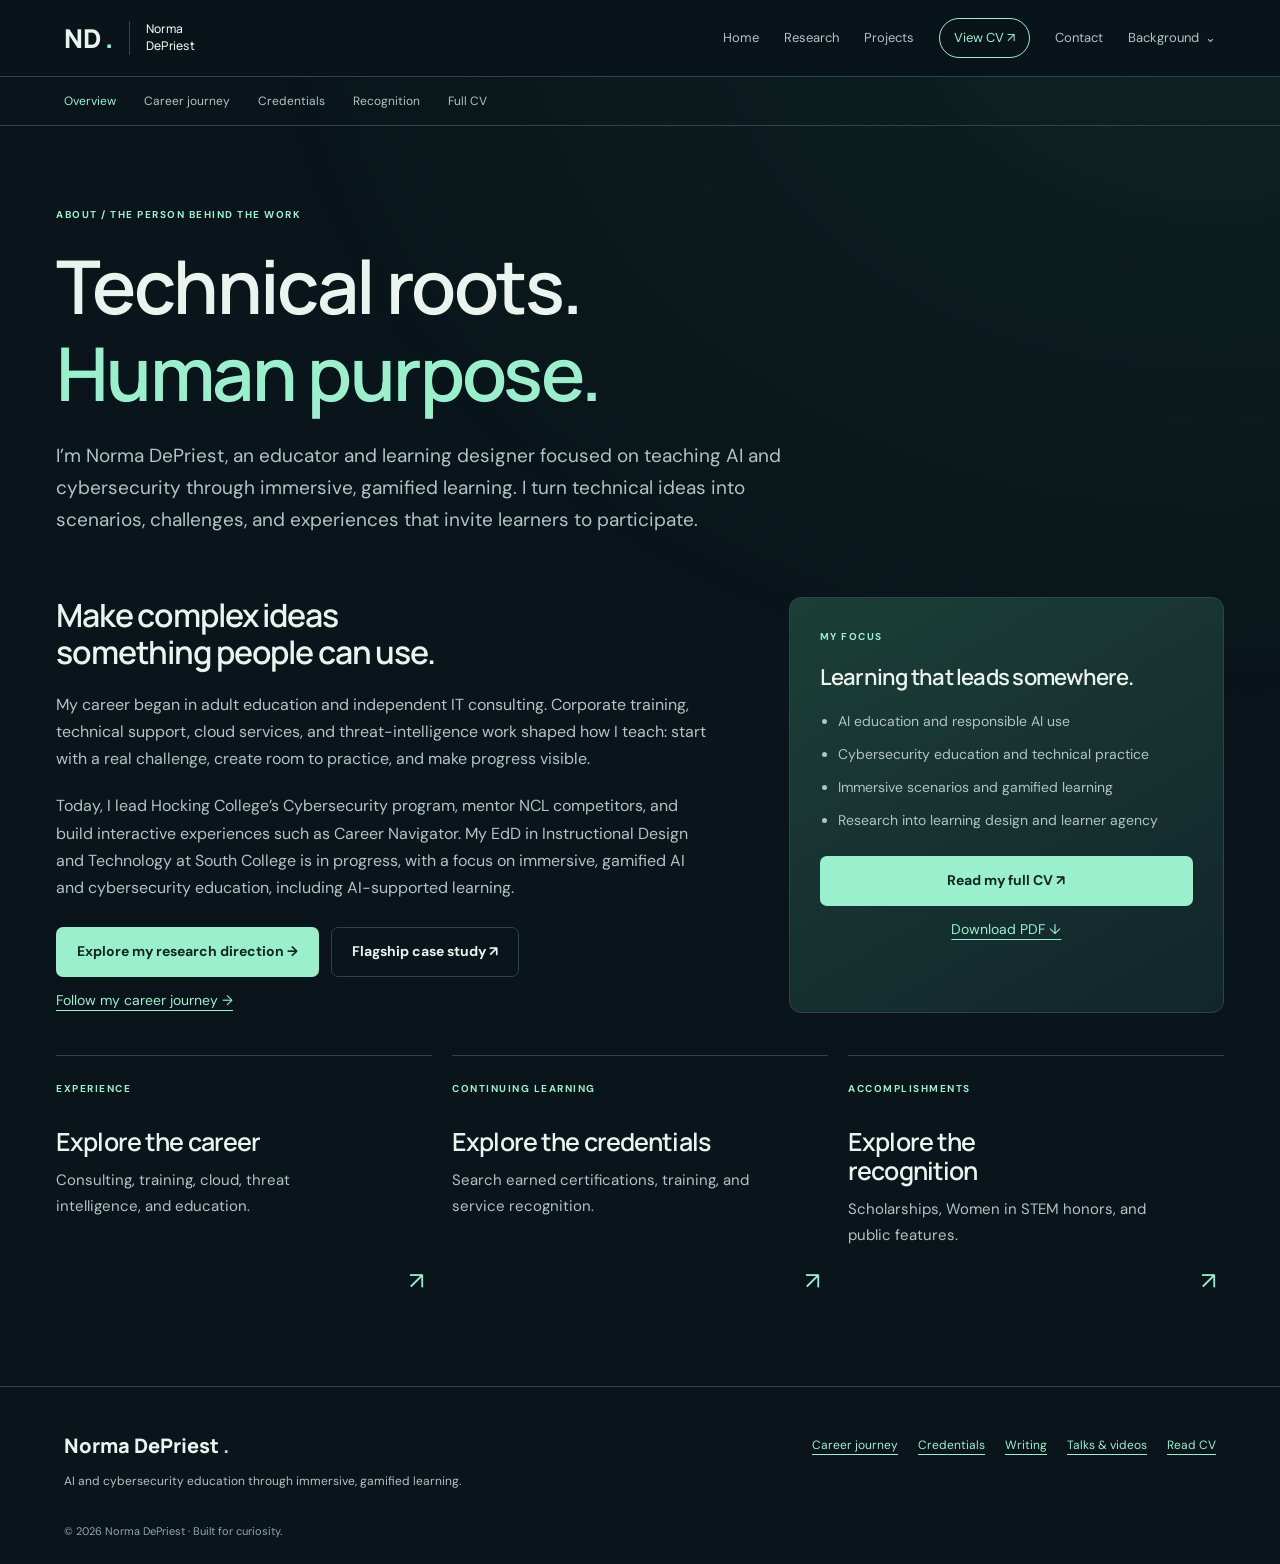
==== about.html @ 014ec547 "Clarify immersive AI and cybersecurity education Update Home, About, and Research to foreground teac" ====
<!doctype html><html lang="en"><head><meta charset="utf-8"><meta name="viewport" content="width=device-width,initial-scale=1"><meta name="description" content="Norma DePriest focuses on teaching AI and cybersecurity through immersive, gamified learning. Explore her educational games, instructional design, and research direction."><meta name="theme-color" content="#09151a"><title>About | Norma DePriest</title><link rel="stylesheet" href="redesign.css"></head><body><a class="skip" href="#main">Skip to content</a><header class="top"><a class="brand" href="index.html" aria-label="Norma DePriest home">ND<span>.</span><small>Norma DePriest</small></a><button class="menu-toggle" aria-expanded="false" aria-controls="primary-nav">Menu</button><nav id="primary-nav" aria-label="Main navigation"><a href="index.html">Home</a><a href="research.html">Research</a><a href="projects.html">Projects</a><a href="cv.html" class="nav-cv">View CV ↗</a><a href="contact.html">Contact</a><details class="nav-more"><summary>Background</summary><div><a href="about.html" aria-current="page">About</a><a href="experience.html">Career journey</a><a href="credentials.html">Credentials</a><a href="recognition.html">Recognition</a><a href="leadership.html">Leadership</a><a href="writing.html">Writing</a><a href="talks.html">Talks & videos</a></div></details></nav></header><nav class="subnav" aria-label="Professional background"><a href="about.html" aria-current="page">Overview</a><a href="experience.html">Career journey</a><a href="credentials.html">Credentials</a><a href="recognition.html">Recognition</a><a href="cv.html">Full CV</a></nav><main id="main"><div class="page-intro"><span class="eyebrow">ABOUT / THE PERSON BEHIND THE WORK</span><h1>Technical roots.<br><em>Human purpose.</em></h1><p class="intro">I’m Norma DePriest, an educator and learning designer focused on teaching AI and cybersecurity through immersive, gamified learning. I turn technical ideas into scenarios, challenges, and experiences that invite learners to participate.</p></div><section class="section compact"><div class="about-grid"><div class="about-story"><h2>Make complex ideas<br>something people can use.</h2><p>My career began in adult education and independent IT consulting. Corporate training, technical support, cloud services, and threat-intelligence work shaped how I teach: start with a real challenge, create room to practice, and make progress visible.</p><p>Today, I lead Hocking College’s Cybersecurity program, mentor NCL competitors, and build interactive experiences such as Career Navigator. My EdD in Instructional Design and Technology at South College is in progress, with a focus on immersive, gamified AI and cybersecurity education, including AI-supported learning.</p><div class="actions"><a class="button" href="research.html">Explore my research direction →</a><a class="button ghost" href="career-navigator.html">Flagship case study ↗</a></div><a class="inline-link" href="experience.html">Follow my career journey →</a></div><aside class="profile-note"><span class="index">MY FOCUS</span><h3>Learning that leads somewhere.</h3><ul><li>AI education and responsible AI use</li><li>Cybersecurity education and technical practice</li><li>Immersive scenarios and gamified learning</li><li>Research into learning design and learner agency</li></ul><a class="button" href="cv.html">Read my full CV ↗</a><a class="inline-link" href="Norma-DePriest-CV.pdf" download>Download PDF ↓</a></aside></div><div class="route-grid"><a class="route-card" href="experience.html"><span class="index">EXPERIENCE</span><h3>Explore the career</h3><p>Consulting, training, cloud, threat intelligence, and education.</p><span class="route-arrow" aria-hidden="true">↗</span></a><a class="route-card" href="credentials.html"><span class="index">CONTINUING LEARNING</span><h3>Explore the credentials</h3><p>Search earned certifications, training, and service recognition.</p><span class="route-arrow" aria-hidden="true">↗</span></a><a class="route-card" href="recognition.html"><span class="index">ACCOMPLISHMENTS</span><h3>Explore the recognition</h3><p>Scholarships, Women in STEM honors, and public features.</p><span class="route-arrow" aria-hidden="true">↗</span></a></div></section></main><footer><div><a class="brand" href="index.html">Norma DePriest<span>.</span></a><p>AI and cybersecurity education through immersive, gamified learning.</p></div><div class="footer-links"><a class="inline-link" href="experience.html">Career journey</a><a class="inline-link" href="credentials.html">Credentials</a><a class="inline-link" href="writing.html">Writing</a><a class="inline-link" href="talks.html">Talks & videos</a><a class="inline-link" href="cv.html">Read CV</a></div><small>© <span id="year">2026</span> Norma DePriest · Built for curiosity.</small></footer><script src="app.js" defer></script></body></html>
---- redesign.css ----
@import url('https://fonts.googleapis.com/css2?family=DM+Sans:wght@400;500;600;700&family=Manrope:wght@400;500;600;700;800&display=swap');
:root{color-scheme:dark;--bg:#09151a;--panel:#11242b;--text:#eaf3ed;--muted:#b1c3c5;--accent:#9af0cc;--gold:#efc989;--line:#2c444a;--max:1240px}
*{box-sizing:border-box}html{scroll-behavior:smooth;scroll-padding-top:110px}body{margin:0;background:var(--bg);color:var(--text);font:16px/1.7 'DM Sans',system-ui,sans-serif}body:before{content:'';position:fixed;inset:0;pointer-events:none;z-index:-1;background:radial-gradient(ellipse at 95% 0%,#214d423d,transparent 55%)}a{color:inherit;text-underline-offset:5px}button,input{font:inherit}button,a{touch-action:manipulation}button{cursor:pointer;color:var(--text)}a:focus-visible,button:focus-visible,input:focus-visible,summary:focus-visible{outline:3px solid var(--gold);outline-offset:5px}[hidden]{display:none!important}h1,h2,h3{font-family:'Manrope',system-ui,sans-serif;font-weight:600;line-height:1.16;letter-spacing:-.035em}h1{font-size:clamp(42px,5.8vw,78px);margin:20px 0 24px}h2{font-size:clamp(27px,3vw,42px);margin:20px 0}h3{font-size:22px;margin:0 0 12px}h1 em,h2 em,.page-title span{color:var(--accent);font-style:normal}p{margin:0 0 20px;color:var(--muted)}p:last-child{margin-bottom:0}.skip{position:absolute;top:-70px;left:20px;padding:10px 20px;z-index:20;background:var(--gold);color:#09151a}.skip:focus{top:10px}
.top{position:sticky;top:0;z-index:10;background:#09151af2;backdrop-filter:blur(16px);border-bottom:1px solid var(--line);display:flex;align-items:center;justify-content:space-between;gap:24px;padding:18px max(5vw,24px)}.brand{display:flex;align-items:center;gap:4px;text-decoration:none;font:800 26px/1.1 'Manrope',sans-serif;white-space:nowrap}.brand span{color:var(--accent)}.brand small{border-left:1px solid var(--line);margin-left:12px;padding-left:16px;max-width:95px;white-space:normal;font-size:12px;line-height:1.4;letter-spacing:.02em;font-weight:500}.top nav{display:flex;align-items:center;gap:25px;font-size:13px}.top nav>a,.nav-more summary{text-decoration:none;color:var(--muted)}.top nav a:hover,.top nav [aria-current=page],.nav-more summary:hover{color:var(--accent)}.nav-cv{padding:8px 14px;border:1px solid var(--accent);border-radius:30px;color:var(--accent)!important}.nav-more{position:relative}.nav-more summary{cursor:pointer;list-style:none}.nav-more summary:after{content:'⌄';padding-left:6px}.nav-more>div{position:absolute;right:0;top:35px;width:210px;padding:12px;background:#163037;border:1px solid var(--line);border-radius:12px;box-shadow:0 12px 35px #0008}.nav-more a{display:block;padding:8px 12px;text-decoration:none;border-radius:6px}.nav-more a:hover{background:#23464b}.menu-toggle{display:none;background:transparent;border:1px solid var(--line);border-radius:6px;padding:6px 14px}.subnav{display:flex;gap:28px;padding:14px max(5vw,24px);border-bottom:1px solid var(--line);overflow-x:auto;white-space:nowrap;font-size:12px}.subnav a{text-decoration:none;color:var(--muted)}.subnav [aria-current=page]{color:var(--accent)}
.home-hero,.section,.page-intro{max-width:var(--max);margin:0 auto;padding:80px 36px}.home-hero{display:grid;grid-template-columns:1.2fr 1fr;align-items:center;gap:72px;padding-block:86px}.home-hero h1{font-size:clamp(48px,6vw,86px);letter-spacing:-.055em}.eyebrow,.index,.status{display:block;font-size:10px;letter-spacing:.15em;font-weight:700;color:var(--accent);text-transform:uppercase}.intro,.section-lead{font-size:19px;line-height:1.7;max-width:700px;color:var(--muted)}.hero-note{font-size:12px;margin-top:32px;line-height:1.9}.actions{display:flex;flex-wrap:wrap;gap:12px;margin:26px 0 0}.button{display:inline-flex;align-items:center;justify-content:center;gap:25px;border:1px solid transparent;border-radius:7px;padding:12px 20px;background:var(--accent);color:#0d2723;text-decoration:none;font-size:14px;font-weight:700;transition:transform .18s,background .18s}.button:hover{background:#b5ffe1;transform:translateY(-2px)}.button.ghost{background:transparent;color:var(--text);border-color:var(--line)}.button.ghost:hover{background:#1a343a}.inline-link{display:inline-block;color:var(--accent);font-size:14px;margin-top:12px}.path-explorer{border:1px solid #456456;border-radius:22px;padding:34px;background:linear-gradient(140deg,#193b33,#11262b 75%);position:relative;box-shadow:20px 24px 0 -16px #15332b80}.path-explorer:before{content:'';position:absolute;right:30px;top:30px;width:8px;height:8px;border-radius:50%;background:var(--gold);box-shadow:0 0 0 7px #efc98918}.path-explorer h2{font-size:32px}.path-options{display:grid;gap:8px;margin:26px 0}.path-options button{display:flex;align-items:center;gap:14px;width:100%;text-align:left;border:1px solid #35564d;border-radius:7px;background:transparent;padding:14px;font-size:14px}.path-options button span{font-size:10px;color:var(--gold)}.path-options button b{margin-left:auto;font-size:18px;font-weight:400}.path-options button[aria-pressed=true]{background:var(--accent);color:#0a2820;border-color:var(--accent)}.path-options button[aria-pressed=true] span{color:#245f49}.path-result{border-top:1px solid #365347;padding-top:24px;min-height:194px}.path-result h3{margin-top:12px}.path-result p{font-size:14px;line-height:1.7;margin-bottom:0}.path-result .status{font-size:9px;color:var(--gold)}.signal-strip{display:flex;justify-content:center;align-items:center;gap:36px;padding:22px;border-block:1px solid var(--line);font-size:10px;letter-spacing:.17em;color:var(--muted)}.signal-strip i{color:var(--accent);font-style:normal}.section-heading{display:flex;justify-content:space-between;gap:60px;align-items:end;margin-bottom:38px}.section-heading p{max-width:390px}.route-grid{display:grid;grid-template-columns:repeat(3,1fr);gap:20px;margin-top:42px}.route-card{position:relative;display:block;border-top:1px solid var(--line);padding:24px 20px 38px 0;text-decoration:none;transition:background .2s}.route-card h3{margin-top:30px;font-size:25px;max-width:260px}.route-card p{font-size:15px;max-width:300px}.route-arrow{position:absolute;bottom:4px;right:8px;color:var(--accent);font-size:24px}.route-card:hover{background:#16303166}.callout{border-top:1px solid var(--line);text-align:center;padding-block:70px}.callout p{max-width:600px;margin:0 auto 26px}.page-intro{padding-bottom:34px}.page-intro .intro{max-width:750px}.section.compact{padding-top:26px}.section>h2{margin-top:50px}.section>h2:first-child{margin-top:0}.section.alt{border-block:1px solid var(--line);background:#102127}.page-title{max-width:900px}.about-grid{display:grid;grid-template-columns:1.5fr 1fr;gap:80px}.about-story h2{font-size:32px;margin-top:0}.profile-note{padding:30px;border:1px solid var(--line);border-radius:12px;background:linear-gradient(150deg,#1c3e36,#11262b)}.profile-note h3{margin:20px 0}.profile-note ul{padding-left:18px;color:var(--muted);font-size:14px;margin-bottom:24px}.profile-note li{margin:9px 0}.profile-note .button{display:flex}.profile-note>.inline-link{display:block;text-align:center}
.two{display:grid;grid-template-columns:1fr 1fr;gap:24px;margin-top:28px}.cards{display:grid;grid-template-columns:repeat(3,1fr);gap:18px;margin-top:28px}.card,.panel{padding:28px;border:1px solid var(--line);border-radius:12px;background:var(--panel)}.card h2,.card-title{font-size:23px;line-height:1.3;margin:0 0 16px}.card p,.panel p{font-size:15px}.card .status{margin-bottom:18px;font-size:9px}.panel{margin-top:28px}.panel h2{font-size:28px}.small-note{font-size:12px!important;line-height:1.7;color:#a3b5b8;margin-top:20px}.feature{display:grid;grid-template-columns:1.4fr 1fr;border:1px solid #3b5f53;border-radius:16px;background:#132c2a;overflow:hidden;margin-top:35px}.feature>div:first-child{padding:38px}.feature h2{font-size:38px}.feature-art{display:flex;align-items:center;justify-content:center;min-height:330px;position:relative;background:linear-gradient(120deg,#163c35,#0d2229);isolation:isolate}.feature-art:before,.feature-art:after{content:'';position:absolute;inset:40px;border:1px solid #6ce4cf33;border-radius:50%;transform:rotate(-25deg)}.feature-art:after{inset:70px 20px;transform:rotate(25deg)}.feature-art span{z-index:1;font-size:30px;line-height:1.35;text-align:center;letter-spacing:.08em;color:var(--gold)}.orb{position:absolute;width:80%;height:1px;background:#6ce4cf44;transform:rotate(-30deg)}.video-grid .card{display:flex;flex-direction:column}.video-grid .inline-link{margin-top:auto;padding-top:15px}.timeline{display:grid;gap:18px}.filters{display:flex;flex-wrap:wrap;gap:8px}.filters button{border:1px solid var(--line);border-radius:25px;background:transparent;padding:8px 18px;font-size:13px}.filters button[aria-pressed=true]{background:var(--accent);color:#123127}.result-count{font-size:12px;margin:16px 0;color:var(--muted)}.career-list{border-top:1px solid var(--line)}.career-item{border-bottom:1px solid var(--line)}.career-item summary{display:grid;grid-template-columns:185px 1fr 26px;gap:28px;padding:25px 10px;cursor:pointer;list-style:none;align-items:center}.career-item summary::-webkit-details-marker{display:none}.career-item h2{font-size:21px;margin:8px 0}.career-date{color:var(--muted);font-size:12px}.company{font-size:14px;color:var(--muted)}.expand-icon{font-size:26px;font-weight:300;color:var(--accent)}.career-item[open]{background:#11272c}.career-item[open] .expand-icon{transform:rotate(45deg)}.career-body{padding:0 55px 26px 223px;max-width:980px}.career-body p{font-size:15px}.training{margin-top:50px}.credential-toolbar{max-width:700px;margin-bottom:26px}.credential-toolbar label{display:block;font-weight:600;margin-bottom:10px}.search-row{display:flex;gap:10px}.search-row input{flex:1;min-width:0;border:1px solid #54706a;background:#11292b;border-radius:7px;padding:14px 18px;color:var(--text)}.credential-group{border-bottom:1px solid var(--line);padding:18px 0}.credential-group>summary{display:flex;justify-content:space-between;gap:20px;font-size:22px;cursor:pointer;list-style:none}.credential-group>summary:after{content:'+';color:var(--accent)}.credential-group[open]>summary:after{content:'−'}.group-count{font-size:12px;color:var(--muted);margin-left:auto;align-self:center}.credential h3{font-size:18px;line-height:1.4}.credential p{font-size:13px}.credential .inline-link{font-size:12px}.credential-group>.cards{margin-bottom:18px}.cv-actions{display:flex;align-items:center;gap:12px;flex-wrap:wrap;margin-bottom:42px}.cv-actions .small-note{margin:0 0 0 auto}.cv-layout{display:grid;grid-template-columns:230px 1fr;gap:52px;align-items:start}.cv-toc{position:sticky;top:110px;max-height:75vh;overflow:auto}.cv-toc summary{font-size:13px;font-weight:700;color:var(--accent);margin-bottom:14px}.cv-toc nav{display:grid;gap:12px}.cv-toc a{font-size:12px;text-decoration:none;color:var(--muted)}.cv-toc a:hover{color:var(--accent)}.cv-document{background:#f6f6f0;color:#153137;padding:42px;border-radius:10px;font-size:14px}.cv-document p{color:#344e54;margin-bottom:14px}.cv-document h2{font-size:25px;color:#17644e;margin:36px 0 20px;border-bottom:1px solid #cfdbd5;padding-bottom:12px;scroll-margin-top:100px}.cv-document h3{font-size:16px;line-height:1.5;margin:24px 0 8px;color:#193239}.cv-document a{color:#17644e;overflow-wrap:anywhere}footer{padding:48px max(5vw,24px) 24px;border-top:1px solid var(--line);display:grid;grid-template-columns:1fr 1fr;gap:30px}footer .brand{font-size:20px}footer p{font-size:12px;margin-top:14px}.footer-links{display:flex;flex-wrap:wrap;justify-content:end;gap:20px}.footer-links .inline-link{margin:0;font-size:12px}footer>small{grid-column:1/-1;color:#91a8ab;font-size:11px}
@media(min-width:1500px){:root{--max:1380px}.home-hero{gap:110px}.home-hero h1{font-size:90px}}
@media(max-width:1000px){.top nav{gap:16px}.brand small{display:none}.home-hero{gap:34px}.home-hero h1{font-size:62px}.path-explorer{padding:26px}.cards{grid-template-columns:1fr 1fr}.about-grid{gap:35px}.cv-layout{grid-template-columns:190px 1fr;gap:24px}.cv-document{padding:28px}}
@media(max-width:760px){html{scroll-padding-top:90px}.top{padding:16px 22px;flex-wrap:wrap;gap:0}.brand small{display:block}.menu-toggle{display:block}.top nav{width:100%;padding-top:20px;flex-wrap:wrap;gap:18px 24px}.js .top nav{display:none}.js .top nav.is-open{display:flex}.nav-more>div{left:0;right:auto;z-index:12}.subnav{padding:12px 22px;gap:24px}.home-hero{grid-template-columns:1fr;padding:50px 24px;gap:38px}.home-hero h1{font-size:clamp(46px,10vw,67px)}.section,.page-intro{padding:48px 24px}.page-intro{padding-bottom:22px}.intro,.section-lead{font-size:17px}.path-explorer h2{font-size:29px}.signal-strip{flex-wrap:wrap;gap:14px;font-size:8px;padding:18px}.signal-strip i{display:none}.section-heading{display:block}.section-heading p{margin-top:25px}.route-grid,.two,.cards,.about-grid,.feature{grid-template-columns:1fr;gap:18px}.route-grid{margin-top:30px}.route-card{padding-bottom:36px}.route-card h3{margin-top:20px}.route-card p{max-width:100%}.profile-note{margin-top:20px}.feature>div:first-child{padding:26px}.feature-art{min-height:200px}.card,.panel{padding:24px}.career-item summary{grid-template-columns:1fr 26px;gap:8px 15px;padding:20px 8px}.career-date{grid-column:1/-1}.career-item h2{font-size:19px}.career-body{padding:0 25px 24px 8px}.career-item .status{font-size:9px}.credential-group>summary{font-size:18px}.cv-layout{display:block}.cv-toc{position:static;max-height:none;margin-bottom:28px}.cv-toc nav{grid-template-columns:1fr 1fr;gap:14px}.cv-document{padding:23px 20px}.cv-actions .small-note{margin:0;width:100%}.cv-document h2{font-size:22px}.cv-document p{overflow-wrap:anywhere}footer{grid-template-columns:1fr;padding:35px 24px}.footer-links{justify-content:start}.eyebrow{font-size:9px}}
@media(prefers-reduced-motion:reduce){html{scroll-behavior:auto}*,*:before,*:after{transition:none!important;animation:none!important}}
@media print{body{background:white;color:#111;font:11pt/1.45 sans-serif}.top,.subnav,footer,.cv-toc,.cv-actions,.skip,.page-intro{display:none}.section,.section.compact{padding:0;max-width:none}.cv-layout{display:block}.cv-document{padding:0;background:white;color:#111}.cv-document h2{break-after:avoid;font-size:16pt;scroll-margin:0}.cv-document h3{break-after:avoid;font-size:12pt}.cv-document p{color:#111}.cv-document a{color:#111}.cv-document h2:first-child:before{content:'Norma DePriest — Curriculum Vitae';display:block;font-size:22pt;margin-bottom:30px}details{display:block}}

@media(max-width:760px){.subnav{flex-wrap:wrap;gap:10px 20px;overflow:visible;white-space:normal}.subnav a{font-size:11px}.page-intro{padding-top:38px}}
@media print{.cv-document:before{content:"Norma DePriest — Curriculum Vitae";display:block;font-size:22pt;margin-bottom:24px}.cv-document h2:first-child:before{display:none}}
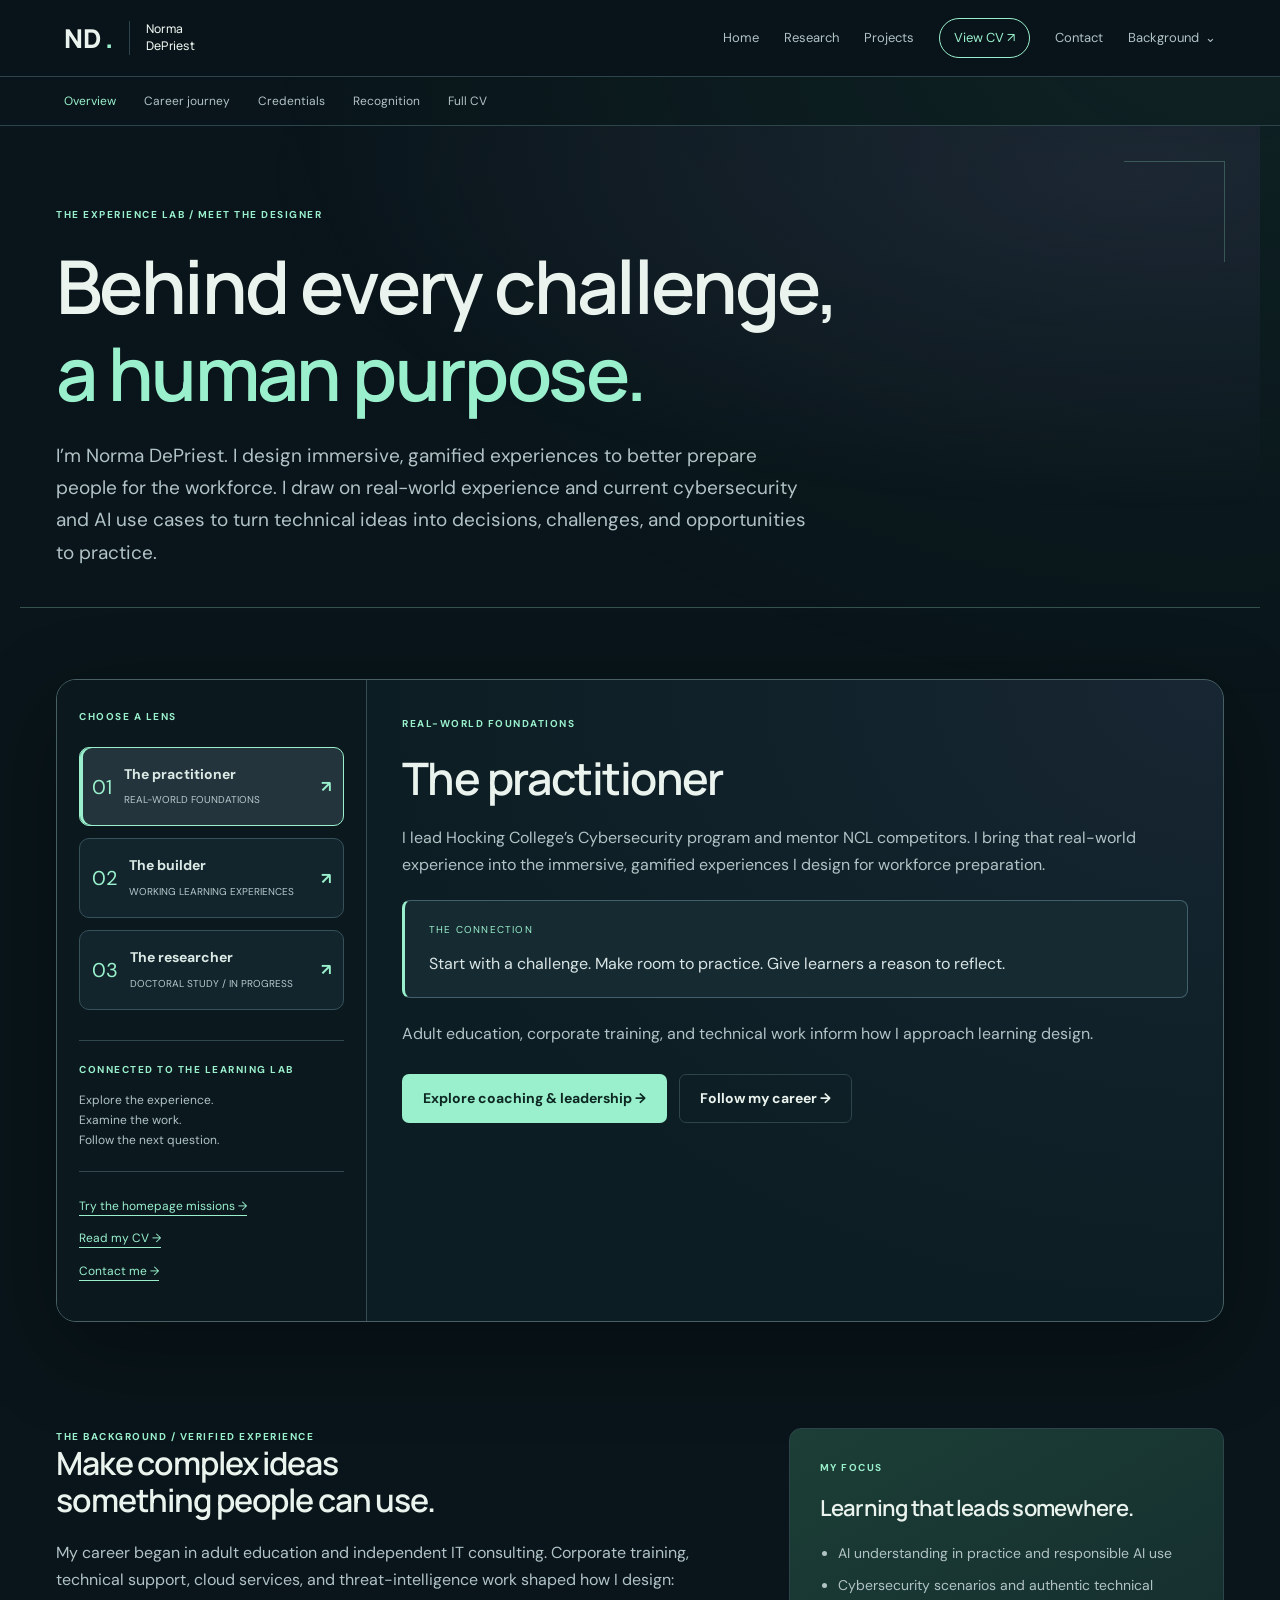
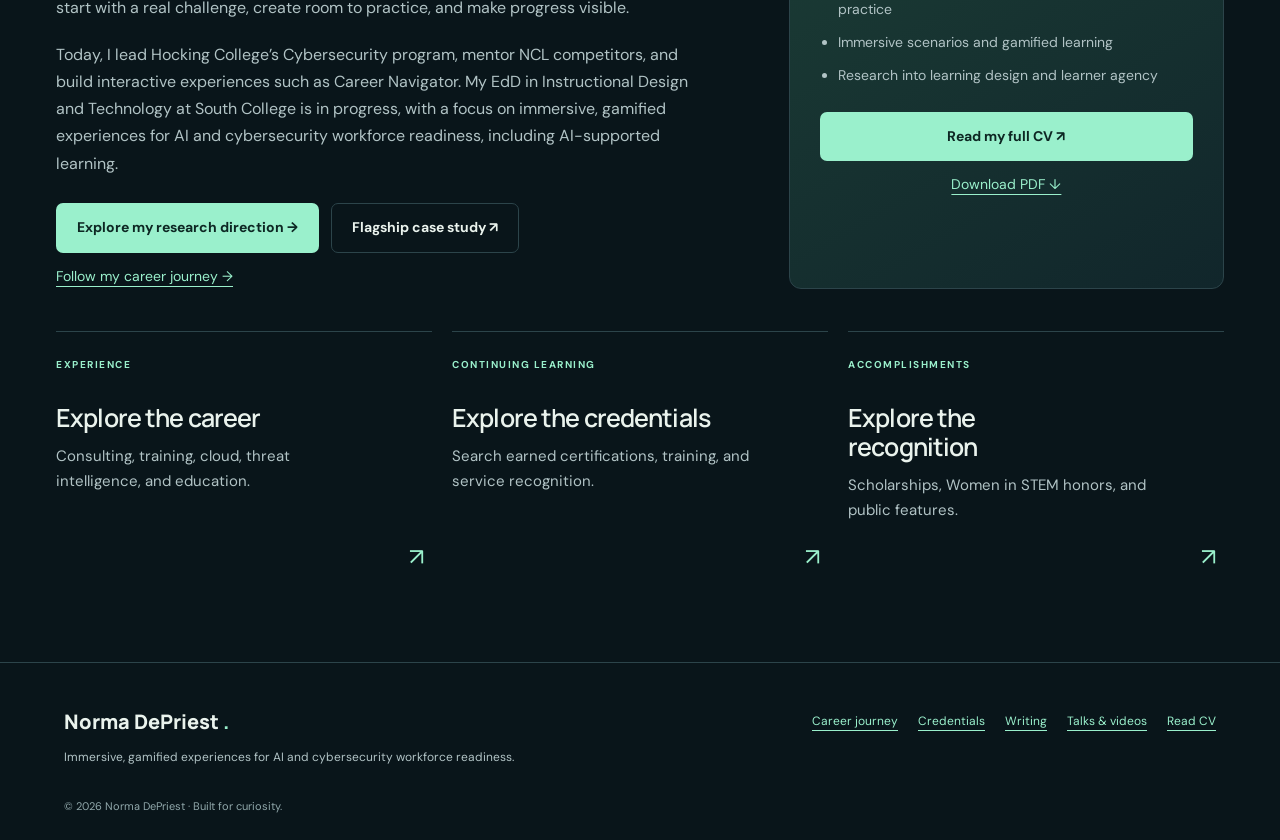
==== commit 15779326: "Connect About and Research to the experience lab Add interactive perspective and research explorers " ====
--- a/about.html
+++ b/about.html
@@ -1 +1 @@
-<!doctype html><html lang="en"><head><meta charset="utf-8"><meta name="viewport" content="width=device-width,initial-scale=1"><meta name="description" content="Norma DePriest focuses on teaching AI and cybersecurity through immersive, gamified learning. Explore her educational games, instructional design, and research direction."><meta name="theme-color" content="#09151a"><title>About | Norma DePriest</title><link rel="stylesheet" href="redesign.css"></head><body><a class="skip" href="#main">Skip to content</a><header class="top"><a class="brand" href="index.html" aria-label="Norma DePriest home">ND<span>.</span><small>Norma DePriest</small></a><button class="menu-toggle" aria-expanded="false" aria-controls="primary-nav">Menu</button><nav id="primary-nav" aria-label="Main navigation"><a href="index.html">Home</a><a href="research.html">Research</a><a href="projects.html">Projects</a><a href="cv.html" class="nav-cv">View CV ↗</a><a href="contact.html">Contact</a><details class="nav-more"><summary>Background</summary><div><a href="about.html" aria-current="page">About</a><a href="experience.html">Career journey</a><a href="credentials.html">Credentials</a><a href="recognition.html">Recognition</a><a href="leadership.html">Leadership</a><a href="writing.html">Writing</a><a href="talks.html">Talks & videos</a></div></details></nav></header><nav class="subnav" aria-label="Professional background"><a href="about.html" aria-current="page">Overview</a><a href="experience.html">Career journey</a><a href="credentials.html">Credentials</a><a href="recognition.html">Recognition</a><a href="cv.html">Full CV</a></nav><main id="main"><div class="page-intro"><span class="eyebrow">ABOUT / THE PERSON BEHIND THE WORK</span><h1>Technical roots.<br><em>Human purpose.</em></h1><p class="intro">I’m Norma DePriest, an educator and learning designer focused on teaching AI and cybersecurity through immersive, gamified learning. I turn technical ideas into scenarios, challenges, and experiences that invite learners to participate.</p></div><section class="section compact"><div class="about-grid"><div class="about-story"><h2>Make complex ideas<br>something people can use.</h2><p>My career began in adult education and independent IT consulting. Corporate training, technical support, cloud services, and threat-intelligence work shaped how I teach: start with a real challenge, create room to practice, and make progress visible.</p><p>Today, I lead Hocking College’s Cybersecurity program, mentor NCL competitors, and build interactive experiences such as Career Navigator. My EdD in Instructional Design and Technology at South College is in progress, with a focus on immersive, gamified AI and cybersecurity education, including AI-supported learning.</p><div class="actions"><a class="button" href="research.html">Explore my research direction →</a><a class="button ghost" href="career-navigator.html">Flagship case study ↗</a></div><a class="inline-link" href="experience.html">Follow my career journey →</a></div><aside class="profile-note"><span class="index">MY FOCUS</span><h3>Learning that leads somewhere.</h3><ul><li>AI education and responsible AI use</li><li>Cybersecurity education and technical practice</li><li>Immersive scenarios and gamified learning</li><li>Research into learning design and learner agency</li></ul><a class="button" href="cv.html">Read my full CV ↗</a><a class="inline-link" href="Norma-DePriest-CV.pdf" download>Download PDF ↓</a></aside></div><div class="route-grid"><a class="route-card" href="experience.html"><span class="index">EXPERIENCE</span><h3>Explore the career</h3><p>Consulting, training, cloud, threat intelligence, and education.</p><span class="route-arrow" aria-hidden="true">↗</span></a><a class="route-card" href="credentials.html"><span class="index">CONTINUING LEARNING</span><h3>Explore the credentials</h3><p>Search earned certifications, training, and service recognition.</p><span class="route-arrow" aria-hidden="true">↗</span></a><a class="route-card" href="recognition.html"><span class="index">ACCOMPLISHMENTS</span><h3>Explore the recognition</h3><p>Scholarships, Women in STEM honors, and public features.</p><span class="route-arrow" aria-hidden="true">↗</span></a></div></section></main><footer><div><a class="brand" href="index.html">Norma DePriest<span>.</span></a><p>AI and cybersecurity education through immersive, gamified learning.</p></div><div class="footer-links"><a class="inline-link" href="experience.html">Career journey</a><a class="inline-link" href="credentials.html">Credentials</a><a class="inline-link" href="writing.html">Writing</a><a class="inline-link" href="talks.html">Talks & videos</a><a class="inline-link" href="cv.html">Read CV</a></div><small>© <span id="year">2026</span> Norma DePriest · Built for curiosity.</small></footer><script src="app.js" defer></script></body></html>
+<!doctype html><html lang="en"><head><meta charset="utf-8"><meta name="viewport" content="width=device-width,initial-scale=1"><meta name="description" content="Norma DePriest designs immersive, gamified experiences for workforce readiness, grounded in real-world experience and AI and cybersecurity use cases."><meta name="theme-color" content="#09151a"><title>About | Norma DePriest</title><link rel="stylesheet" href="redesign.css"><link rel="stylesheet" href="learning-lab.css"><link rel="stylesheet" href="lab-pages.css"></head><body><a class="skip" href="#main">Skip to content</a><header class="top"><a class="brand" href="index.html" aria-label="Norma DePriest home">ND<span>.</span><small>Norma DePriest</small></a><button class="menu-toggle" aria-expanded="false" aria-controls="primary-nav">Menu</button><nav id="primary-nav" aria-label="Main navigation"><a href="index.html">Home</a><a href="research.html">Research</a><a href="projects.html">Projects</a><a href="cv.html" class="nav-cv">View CV ↗</a><a href="contact.html">Contact</a><details class="nav-more"><summary>Background</summary><div><a href="about.html" aria-current="page">About</a><a href="experience.html">Career journey</a><a href="credentials.html">Credentials</a><a href="recognition.html">Recognition</a><a href="leadership.html">Leadership</a><a href="writing.html">Writing</a><a href="talks.html">Talks & videos</a></div></details></nav></header><nav class="subnav" aria-label="Professional background"><a href="about.html" aria-current="page">Overview</a><a href="experience.html">Career journey</a><a href="credentials.html">Credentials</a><a href="recognition.html">Recognition</a><a href="cv.html">Full CV</a></nav><main id="main"><div class="page-intro lab-page-intro"><span class="eyebrow">THE EXPERIENCE LAB / MEET THE DESIGNER</span><h1>Behind every challenge,<br><em>a human purpose.</em></h1><p class="intro">I’m Norma DePriest. I design immersive, gamified experiences to better prepare people for the workforce. I draw on real-world experience and current cybersecurity and AI use cases to turn technical ideas into decisions, challenges, and opportunities to practice.</p></div><section class="section compact"><div class="lab-shell profile-lab" data-explorer data-theme="cyber"><aside class="mission-rail"><span class="status">CHOOSE A LENS</span><div class="mission-switch" role="group" aria-label="Explore perspective"><button type="button" data-explore="perspective-0" aria-controls="perspective-0"><span class="mission-glyph" aria-hidden="true">01</span><span><strong>The practitioner</strong><small>REAL-WORLD FOUNDATIONS</small></span><b aria-hidden="true">↗</b></button><button type="button" data-explore="perspective-1" aria-controls="perspective-1"><span class="mission-glyph" aria-hidden="true">02</span><span><strong>The builder</strong><small>WORKING LEARNING EXPERIENCES</small></span><b aria-hidden="true">↗</b></button><button type="button" data-explore="perspective-2" aria-controls="perspective-2"><span class="mission-glyph" aria-hidden="true">03</span><span><strong>The researcher</strong><small>DOCTORAL STUDY / IN PROGRESS</small></span><b aria-hidden="true">↗</b></button></div><div class="field-notes"><span class="status">CONNECTED TO THE LEARNING LAB</span><p>Explore the experience.<br>Examine the work.<br>Follow the next question.</p></div><a class="rail-link" href="index.html#learning-lab">Try the homepage missions →</a><a class="rail-link" href="cv.html">Read my CV →</a><a class="rail-link" href="contact.html">Contact me →</a></aside><div class="explore-stage"><section class="explore-panel" id="perspective-0" tabindex="-1"><span class="status">REAL-WORLD FOUNDATIONS</span><h2>The practitioner</h2><p>I lead Hocking College’s Cybersecurity program and mentor NCL competitors. I bring that real-world experience into the immersive, gamified experiences I design for workforce preparation.</p><div class="artifact"><span>THE CONNECTION</span><p>Start with a challenge. Make room to practice. Give learners a reason to reflect.</p></div><p>Adult education, corporate training, and technical work inform how I approach learning design.</p><div class="actions"><a class="button" href="leadership.html">Explore coaching &amp; leadership →</a><a class="button ghost" href="experience.html">Follow my career →</a></div></section><section class="explore-panel" id="perspective-1" tabindex="-1"><span class="status">WORKING LEARNING EXPERIENCES</span><h2>The builder</h2><a class="lens-preview" href="career-navigator.html"><img src="career-navigator-preview.jpg" alt="Career Navigator illustrated game landscape" loading="lazy"><span>Enter the Career Navigator case study ↗</span></a><p>Career Navigator is a functioning career exploration game for high school students. It demonstrates my interest in making learning participatory through story and choice.</p><div class="actions"><a class="button" href="https://hush1e.github.io/sojourner-labs/career-navigator/">Play Career Navigator ↗</a><a class="button ghost" href="projects.html">Explore my games →</a></div></section><section class="explore-panel" id="perspective-2" tabindex="-1"><span class="status">DOCTORAL STUDY / IN PROGRESS</span><h2>The researcher</h2><p>My EdD in Instructional Design and Technology at South College is in progress. My focus is designing immersive, gamified experiences for AI and cybersecurity workforce preparation, including related inquiry into AI-supported learning.</p><div class="artifact"><span>THE QUESTION I BRING</span><p>How can choices, challenges, and feedback support technical understanding and thoughtful action?</p></div><p>Completed academic analysis and working games provide foundations for further inquiry. Proposed evaluations are clearly separated from completed work.</p><a class="button" href="research.html">Explore questions &amp; evidence →</a></section></div></div></section><section class="section compact"><div class="about-grid"><div class="about-story"><span class="status">THE BACKGROUND / VERIFIED EXPERIENCE</span><h2>Make complex ideas<br>something people can use.</h2><p>My career began in adult education and independent IT consulting. Corporate training, technical support, cloud services, and threat-intelligence work shaped how I design: start with a real challenge, create room to practice, and make progress visible.</p><p>Today, I lead Hocking College’s Cybersecurity program, mentor NCL competitors, and build interactive experiences such as Career Navigator. My EdD in Instructional Design and Technology at South College is in progress, with a focus on immersive, gamified experiences for AI and cybersecurity workforce readiness, including AI-supported learning.</p><div class="actions"><a class="button" href="research.html">Explore my research direction →</a><a class="button ghost" href="career-navigator.html">Flagship case study ↗</a></div><a class="inline-link" href="experience.html">Follow my career journey →</a></div><aside class="profile-note"><span class="index">MY FOCUS</span><h3>Learning that leads somewhere.</h3><ul><li>AI understanding in practice and responsible AI use</li><li>Cybersecurity scenarios and authentic technical practice</li><li>Immersive scenarios and gamified learning</li><li>Research into learning design and learner agency</li></ul><a class="button" href="cv.html">Read my full CV ↗</a><a class="inline-link" href="Norma-DePriest-CV.pdf" download>Download PDF ↓</a></aside></div><div class="route-grid"><a class="route-card" href="experience.html"><span class="index">EXPERIENCE</span><h3>Explore the career</h3><p>Consulting, training, cloud, threat intelligence, and education.</p><span class="route-arrow" aria-hidden="true">↗</span></a><a class="route-card" href="credentials.html"><span class="index">CONTINUING LEARNING</span><h3>Explore the credentials</h3><p>Search earned certifications, training, and service recognition.</p><span class="route-arrow" aria-hidden="true">↗</span></a><a class="route-card" href="recognition.html"><span class="index">ACCOMPLISHMENTS</span><h3>Explore the recognition</h3><p>Scholarships, Women in STEM honors, and public features.</p><span class="route-arrow" aria-hidden="true">↗</span></a></div></section></main><footer><div><a class="brand" href="index.html">Norma DePriest<span>.</span></a><p>Immersive, gamified experiences for AI and cybersecurity workforce readiness.</p></div><div class="footer-links"><a class="inline-link" href="experience.html">Career journey</a><a class="inline-link" href="credentials.html">Credentials</a><a class="inline-link" href="writing.html">Writing</a><a class="inline-link" href="talks.html">Talks & videos</a><a class="inline-link" href="cv.html">Read CV</a></div><small>© <span id="year">2026</span> Norma DePriest · Built for curiosity.</small></footer><script src="app.js" defer></script><script src="lab-pages.js" defer></script></body></html>
--- a/learning-lab.css
+++ b/learning-lab.css
@@ -0,0 +1,7 @@
+
+.world-entry{position:relative;isolation:isolate;overflow:hidden;min-height:660px;border-bottom:1px solid #416754;display:flex;align-items:center;background:#081a1d}.world-scenery{position:absolute;inset:0;z-index:-2;background:linear-gradient(90deg,#07191afa 8%,#07191adb 42%,#07191a22 100%),linear-gradient(0deg,#081a1d 0%,transparent 70%),url('career-navigator-preview.jpg') center 52%/cover;opacity:.85}.world-entry:after{content:'';position:absolute;inset:0;z-index:-1;background:repeating-linear-gradient(90deg,transparent 0 119px,#9af0cc06 120px),repeating-linear-gradient(0deg,transparent 0 119px,#9af0cc06 120px);pointer-events:none}.world-copy{width:100%;max-width:1380px;margin:auto;padding:68px 36px}.world-copy h1{font-size:clamp(48px,6vw,84px);max-width:930px;letter-spacing:-.055em}.world-copy .intro{max-width:660px;color:#d2e3dc}.world-copy .eyebrow{color:#c5fce0}.entry-profile{margin-top:38px;border-left:2px solid var(--gold);padding-left:20px}.entry-profile>span{font-size:9px;color:var(--gold);letter-spacing:.16em}.entry-profile p{font-size:12px;margin:9px 0}.entry-profile a{font-size:12px;color:var(--accent);margin-right:25px}.world-coordinate{position:absolute;right:35px;bottom:30px;display:flex;gap:25px;font-size:9px;letter-spacing:.16em;color:#b7d8c6}.lab-section{max-width:1380px;padding:68px 36px;margin:auto}.lab-heading{display:flex;align-items:end;justify-content:space-between;gap:40px;margin-bottom:28px}.lab-heading h2{margin:12px 0 0;font-size:clamp(30px,3.3vw,45px)}.lab-heading p{max-width:310px;font-size:14px;margin:0}.lab-shell{--mission:#b7a6ff;display:grid;grid-template-columns:310px 1fr;border:1px solid #486063;border-radius:20px;overflow:hidden;box-shadow:0 28px 90px #0005;background:#0c1d23}.lab-shell[data-theme=cyber]{--mission:#9af0cc}.mission-rail{padding:28px 22px;background:#0b191f;border-right:1px solid #354c51}.mission-switch{display:grid;gap:12px;margin:22px 0 30px}.mission-switch button{display:flex;gap:12px;align-items:center;text-align:left;background:#12252c;border:1px solid #36515a;border-radius:10px;padding:17px 12px;color:#dceae6;transition:background .2s,border-color .2s}.mission-switch button[aria-pressed=true]{border-color:var(--mission);background:#23343c;box-shadow:inset 3px 0 var(--mission)}.mission-switch strong{font-size:14px;display:block;line-height:1.4}.mission-switch small{font-size:10px;display:block;margin-top:7px;color:#b6c9cc}.mission-switch b{margin-left:auto;color:var(--mission)}.mission-glyph{font-size:30px;color:var(--mission)}.field-notes{border-block:1px solid #30474d;padding:20px 0;margin-bottom:24px}.field-notes p{font-size:12px;margin:12px 0 0}.rail-link{display:block;font-size:12px;color:var(--accent);margin:12px 0}.simulation-note{font-size:11px;margin-top:28px;line-height:1.7;color:#9fb4bc}.mission-stage{padding:30px 38px;min-width:0;background:radial-gradient(ellipse at right top,#38426040,transparent 60%);min-height:650px}.stage-top{display:flex;align-items:center;justify-content:space-between;gap:12px;color:var(--mission);font-size:10px;letter-spacing:.1em}.stage-progress{display:flex;gap:6px}.stage-progress span{height:5px;width:32px;background:#43535c;border-radius:3px}.stage-progress span.done{background:var(--mission)}.mission-stage h3{font-size:clamp(26px,3vw,38px);margin:20px 0 16px;line-height:1.2}.scene-copy{font-size:15px;max-width:730px}.artifact{background:#152a31;border:1px solid #41606b;border-left:3px solid var(--mission);border-radius:8px;padding:20px 24px;margin:22px 0;color:#cbdde0}.artifact span{display:block;color:var(--mission);font-size:10px;letter-spacing:.12em;margin-bottom:12px}.artifact p{font-size:14px;margin:0;white-space:pre-line;overflow-wrap:anywhere;color:#d9e5e5}.clue{margin:16px 0 22px;font-size:13px}.clue summary{cursor:pointer;color:var(--mission);padding:7px 0}.clue p{padding:12px 16px;border-left:2px solid var(--mission);font-size:13px;margin:8px 0 0}.decision-label{font-size:14px;font-weight:600;color:#eaf3ed;margin:22px 0 12px}.choice-list{display:grid;gap:10px}.choice-list button{display:flex;gap:16px;align-items:center;text-align:left;background:#122730;border:1px solid #4d6570;border-radius:9px;padding:14px 18px;line-height:1.5;font-size:14px}.choice-list button:hover{background:#263d47;border-color:var(--mission)}.choice-list button span{color:var(--mission);font-size:12px}.choice-list button[aria-pressed=true]{border-color:var(--mission);background:#263c48}.choice-list button:disabled{cursor:default;opacity:.7}.choice-list button[aria-pressed=true]:disabled{opacity:1}.feedback{margin-top:24px;padding:22px;border:1px solid var(--mission);background:#21323b;border-radius:10px}.feedback:focus,.debrief-heading:focus{outline:2px solid var(--gold);outline-offset:6px}.feedback .status{color:var(--mission)}.feedback h4{font-size:21px;margin:10px 0}.feedback p{font-size:14px}.feedback .actions{margin-top:18px}.feedback .button{font-size:12px}.stage-footer{margin-top:24px;display:flex;gap:20px;align-items:center}.text-button{background:none;border:0;padding:4px 0;border-bottom:1px solid #78929a;color:#b7cbd1;font-size:12px}.debrief-symbol{display:grid;place-items:center;width:64px;height:64px;border:1px solid var(--mission);border-radius:50%;color:var(--mission);font-size:32px;margin:25px 0}.debrief-notes{padding:0;list-style:none;display:grid;gap:16px}.debrief-notes li{border-left:2px solid var(--mission);padding-left:18px;font-size:14px;color:#c9dcdf}.debrief-notes strong{display:block;color:#eaf3ed;margin-bottom:5px}.reflection-prompt{padding:20px;background:#142b31;border:1px solid #405b60;border-radius:9px;margin:24px 0}.reflection-prompt p{font-size:14px}.lab-sources{font-size:12px;margin:22px 0 0;max-width:950px}.lab-sources summary{cursor:pointer;color:var(--muted)}.lab-sources p{margin-top:14px}.lab-sources a{color:var(--accent)}.design-reveal{border-top:1px solid var(--line)}.design-principles{display:grid;grid-template-columns:repeat(3,1fr);gap:35px;margin:30px 0}.design-principles article{border-top:1px solid #527365;padding-top:22px}.design-principles span{font-size:10px;color:var(--gold);letter-spacing:.12em}.design-principles h3{margin-top:18px;font-size:24px}.design-principles p{font-size:14px}
+@media(max-width:1050px){.lab-shell{grid-template-columns:255px 1fr}.mission-rail{padding:24px 16px}.mission-stage{padding:28px 24px}.world-coordinate{display:none}.world-copy h1{font-size:64px}}
+@media(max-width:760px){.world-entry{min-height:0}.world-copy{padding:45px 24px}.world-copy h1{font-size:clamp(44px,10vw,65px)}.world-scenery{background:linear-gradient(90deg,#07191aef,#07191a99),url('career-navigator-preview.jpg') 64% center/cover}.lab-section{padding:42px 18px}.lab-heading{display:block}.lab-heading p{margin-top:18px;max-width:none}.lab-shell{grid-template-columns:1fr;border-radius:12px}.mission-rail{border-right:0;border-bottom:1px solid #354c51;padding:20px}.mission-switch{margin:16px 0;grid-template-columns:1fr 1fr;gap:10px}.mission-switch button{padding:12px;display:block}.mission-switch strong{font-size:13px}.mission-switch small{font-size:10px}.mission-switch b{display:none}.mission-glyph{font-size:22px}.field-notes{padding:12px 0;margin:0 0 12px}.field-notes p:last-child{display:none}.rail-link{display:inline-block;margin:6px 12px 0 0;font-size:11px}.simulation-note{margin-top:14px}.mission-stage{padding:24px 20px;min-height:0}.artifact{padding:18px}.stage-top{font-size:9px}.stage-progress span{width:23px}.design-principles{grid-template-columns:1fr;gap:25px}.entry-profile a{display:inline-block;padding:6px 0}.feedback{padding:18px}.choice-list button{padding:13px}.world-copy .intro{font-size:17px}}
+@media(prefers-reduced-motion:no-preference){.mission-stage>h3,.artifact{animation:lab-arrive .35s ease-out}@keyframes lab-arrive{from{opacity:.3;transform:translateY(8px)}to{opacity:1;transform:none}}}
+
+.mission-stage h3{scroll-margin-top:110px}.lab-shell .button:hover{transform:none}.feedback{scroll-margin-top:100px}
--- a/lab-pages.css
+++ b/lab-pages.css
@@ -0,0 +1,3 @@
+
+.lab-page-intro{position:relative;background:radial-gradient(ellipse at 90% 10%,#55477835,transparent 55%);border-bottom:1px solid #35524d;padding-bottom:38px;margin-bottom:30px}.lab-page-intro:before{content:'';position:absolute;right:35px;top:35px;width:100px;height:100px;border-top:1px solid #9af0cc40;border-right:1px solid #9af0cc40;pointer-events:none}.lab-page-intro h1{max-width:1000px}.profile-lab{margin-top:15px}.explore-stage{padding:35px;min-width:0;background:radial-gradient(ellipse at right top,#38426040,transparent 70%)}.explore-panel{scroll-margin-top:120px;outline-offset:8px}.explore-panel h2{font-size:clamp(30px,3.5vw,45px);margin:20px 0}.explore-panel p{font-size:16px}.explore-panel+.explore-panel{margin-top:40px;border-top:1px solid var(--line);padding-top:30px}.explorer-ready .explore-panel{margin:0;border:0;padding:0}.lens-preview{display:block;position:relative;border:1px solid #5d7c71;border-radius:12px;overflow:hidden;margin:22px 0;text-decoration:none}.lens-preview img{display:block;width:100%;max-height:255px;object-fit:cover}.lens-preview span{display:block;padding:12px 18px;background:#122d2b;color:var(--accent);font-size:13px}.evidence-pair{display:grid;grid-template-columns:1fr 1fr;gap:22px;margin:28px 0}.evidence-pair article{border-top:2px solid var(--mission);padding:20px 0}.evidence-pair h3{font-size:23px;margin:18px 0 12px}.evidence-pair p,.evidence-pair a{font-size:14px}.evidence-pair a{color:var(--accent)}.planned{color:var(--gold)}.evidence-folder{border:1px solid #426158;border-radius:14px;background:#10262a;margin-top:30px;padding:0 26px;scroll-margin-top:110px}.evidence-folder>summary{display:flex;align-items:center;gap:26px;padding:25px 0;cursor:pointer;list-style:none}.evidence-folder>summary:after{content:'+';font-size:28px;color:var(--accent);margin-left:auto}.evidence-folder[open]>summary:after{content:'−'}.evidence-folder summary h2{font-size:26px;margin:0}.evidence-folder .two{margin:0 0 26px}.ongoing-lab{border-left:3px solid var(--gold)!important;border-radius:0 18px 18px 0}.ongoing-lab>.index{color:var(--gold)}.research-record .research-lanes{padding-top:10px}.profile-lab .mission-glyph{font-size:20px}.profile-lab .mission-rail{min-width:0}.profile-lab .field-notes p:last-child{display:block}
+@media(max-width:760px){.explore-stage{padding:25px 22px}.evidence-pair{grid-template-columns:1fr;gap:10px}.profile-lab .mission-switch{grid-template-columns:1fr}.profile-lab .mission-switch button{display:flex}.profile-lab .mission-switch b{display:block}.evidence-folder{padding:0 18px}.evidence-folder>summary{display:block;position:relative;padding-right:25px}.evidence-folder>summary:after{position:absolute;right:0;top:25px}.evidence-folder summary h2{font-size:23px;margin-top:12px}.lab-page-intro:before{width:45px;height:45px}.lab-page-intro{margin-bottom:15px}.lens-preview img{max-height:190px}.explore-panel p{font-size:15px}}
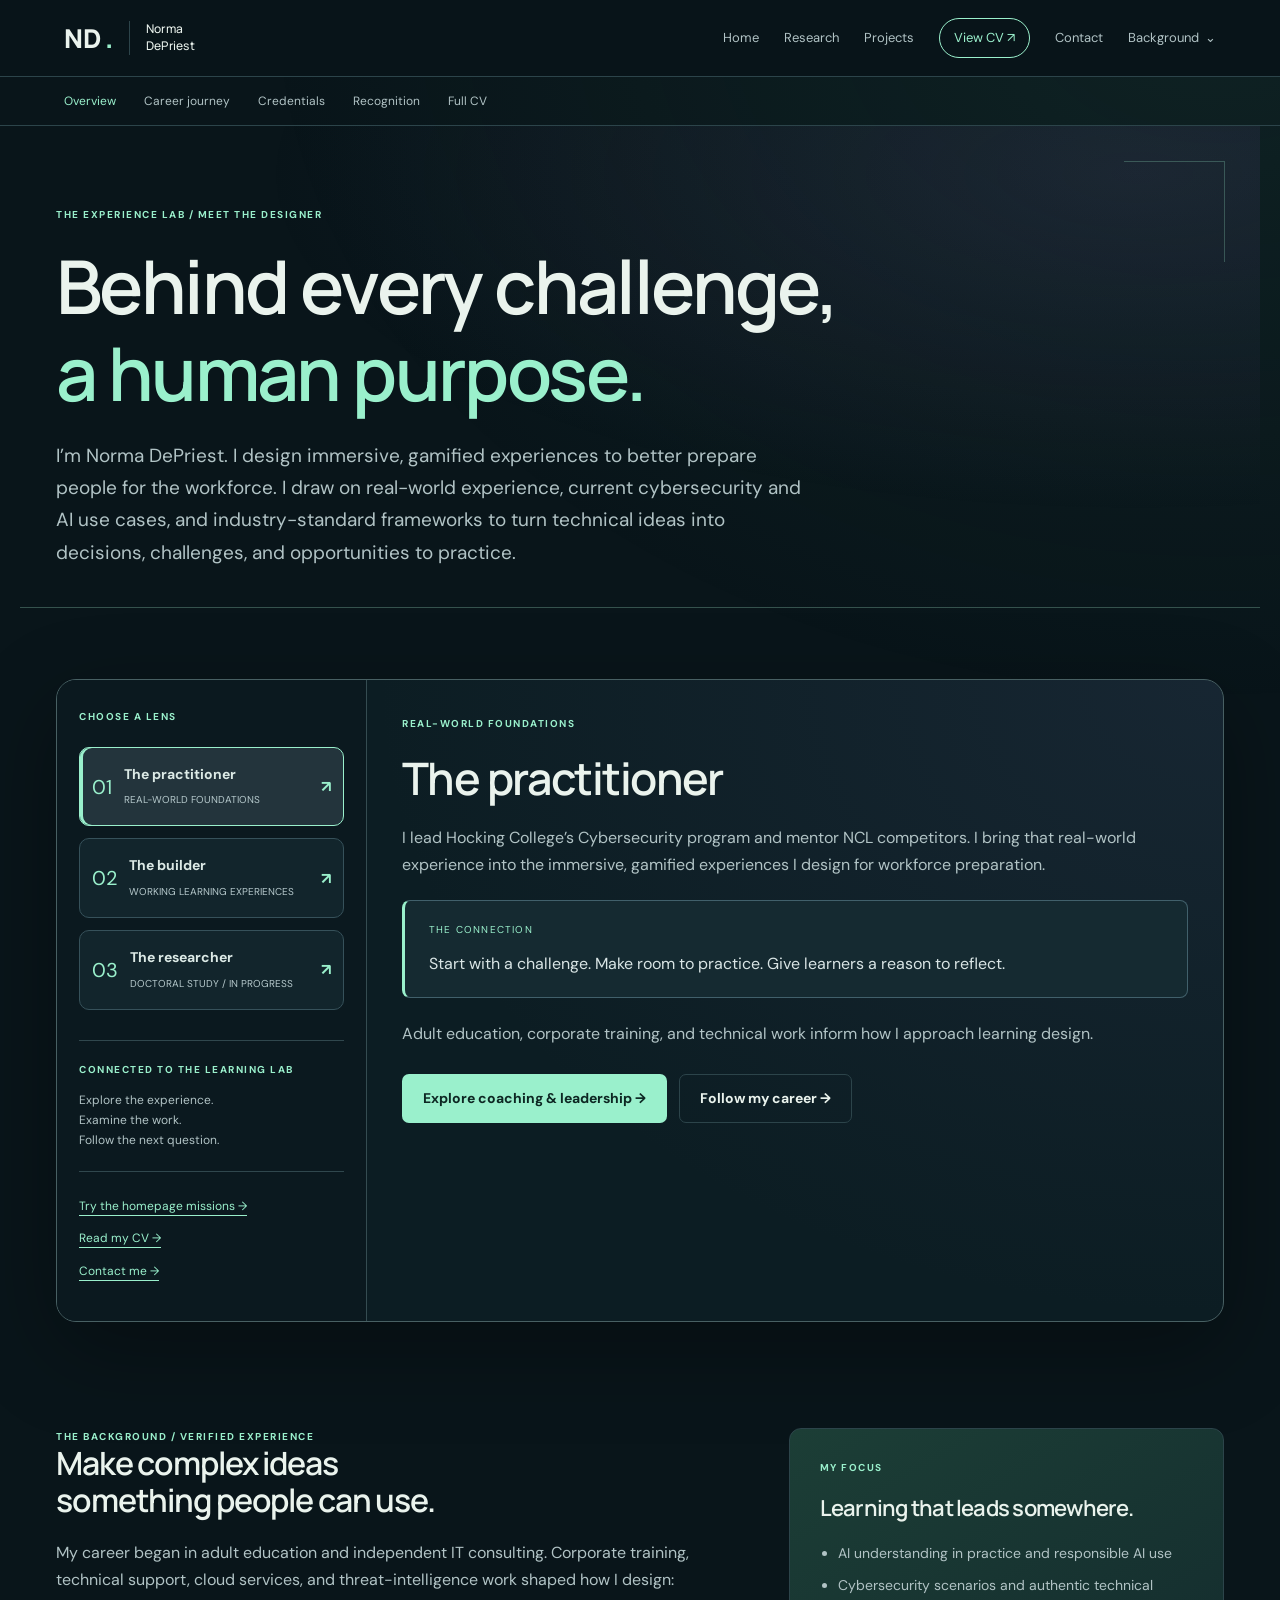
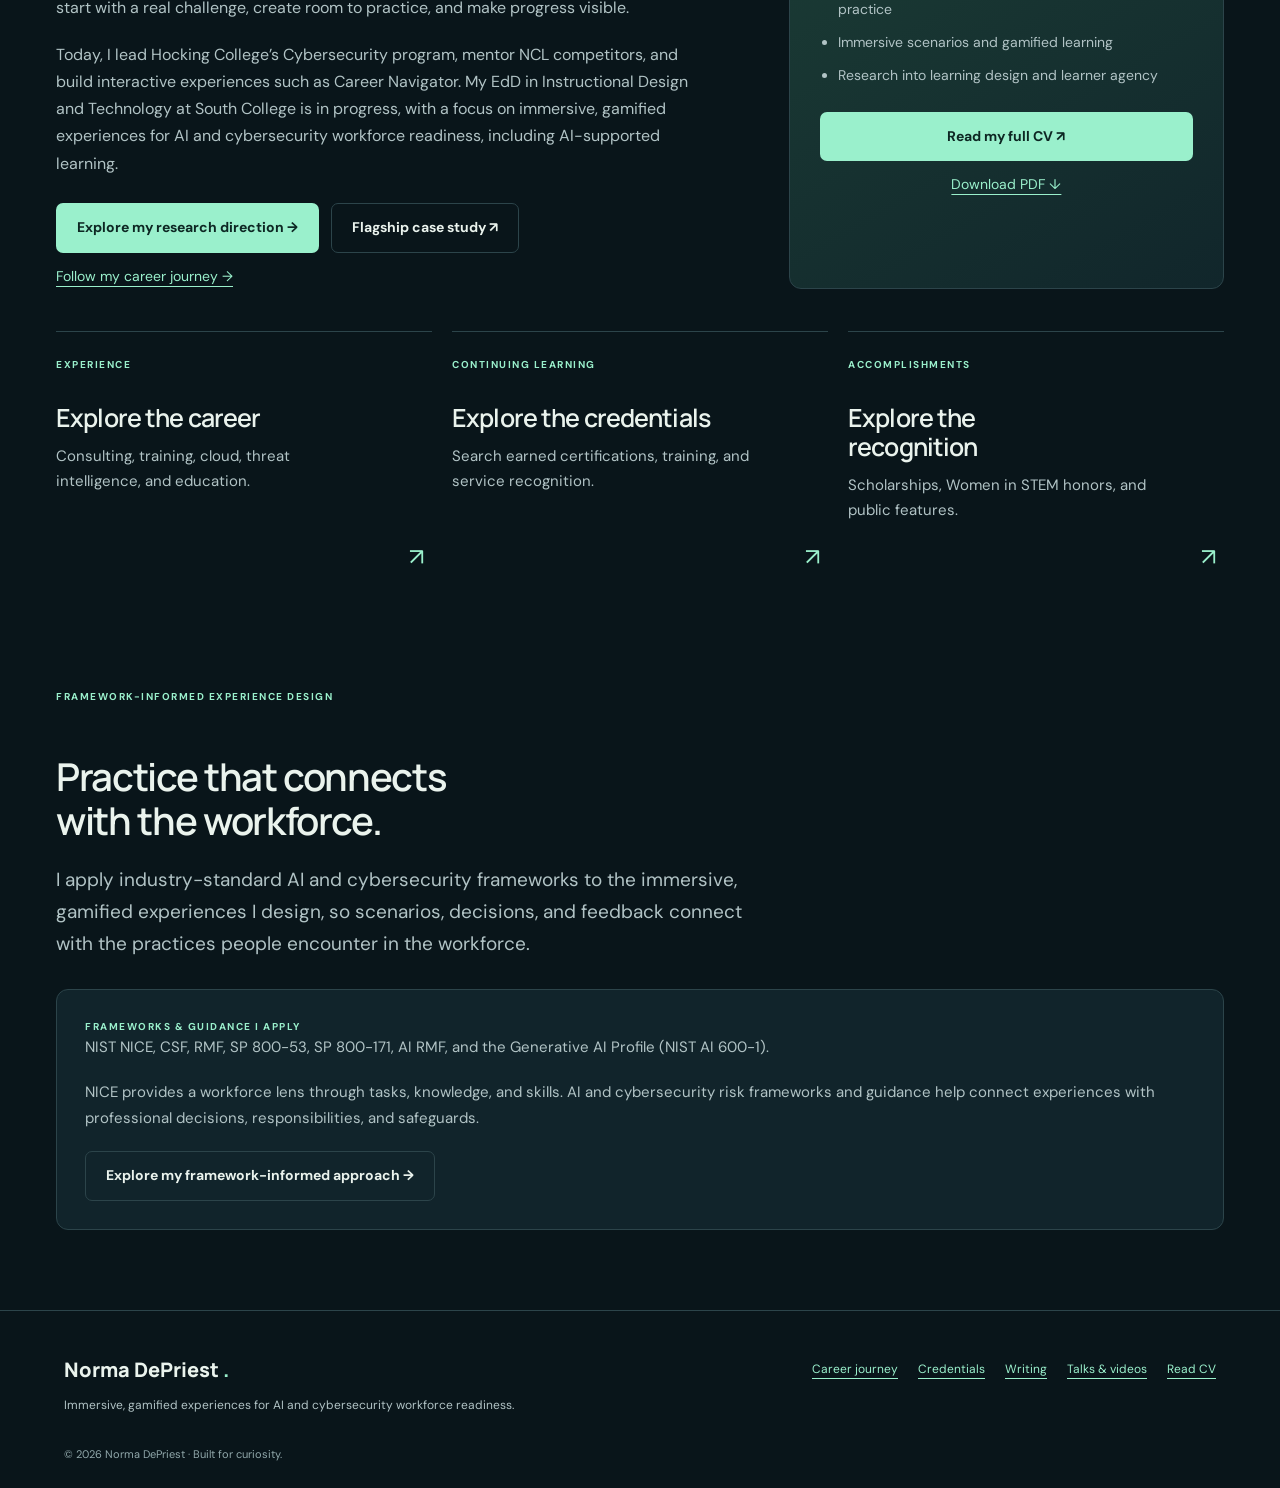
==== commit c6758136: "Add framework-informed workforce design approach Document confirmed use of NIST NICE, CSF, RMF, SP 8" ====
--- a/about.html
+++ b/about.html
@@ -1 +1 @@
-<!doctype html><html lang="en"><head><meta charset="utf-8"><meta name="viewport" content="width=device-width,initial-scale=1"><meta name="description" content="Norma DePriest designs immersive, gamified experiences for workforce readiness, grounded in real-world experience and AI and cybersecurity use cases."><meta name="theme-color" content="#09151a"><title>About | Norma DePriest</title><link rel="stylesheet" href="redesign.css"><link rel="stylesheet" href="learning-lab.css"><link rel="stylesheet" href="lab-pages.css"></head><body><a class="skip" href="#main">Skip to content</a><header class="top"><a class="brand" href="index.html" aria-label="Norma DePriest home">ND<span>.</span><small>Norma DePriest</small></a><button class="menu-toggle" aria-expanded="false" aria-controls="primary-nav">Menu</button><nav id="primary-nav" aria-label="Main navigation"><a href="index.html">Home</a><a href="research.html">Research</a><a href="projects.html">Projects</a><a href="cv.html" class="nav-cv">View CV ↗</a><a href="contact.html">Contact</a><details class="nav-more"><summary>Background</summary><div><a href="about.html" aria-current="page">About</a><a href="experience.html">Career journey</a><a href="credentials.html">Credentials</a><a href="recognition.html">Recognition</a><a href="leadership.html">Leadership</a><a href="writing.html">Writing</a><a href="talks.html">Talks & videos</a></div></details></nav></header><nav class="subnav" aria-label="Professional background"><a href="about.html" aria-current="page">Overview</a><a href="experience.html">Career journey</a><a href="credentials.html">Credentials</a><a href="recognition.html">Recognition</a><a href="cv.html">Full CV</a></nav><main id="main"><div class="page-intro lab-page-intro"><span class="eyebrow">THE EXPERIENCE LAB / MEET THE DESIGNER</span><h1>Behind every challenge,<br><em>a human purpose.</em></h1><p class="intro">I’m Norma DePriest. I design immersive, gamified experiences to better prepare people for the workforce. I draw on real-world experience and current cybersecurity and AI use cases to turn technical ideas into decisions, challenges, and opportunities to practice.</p></div><section class="section compact"><div class="lab-shell profile-lab" data-explorer data-theme="cyber"><aside class="mission-rail"><span class="status">CHOOSE A LENS</span><div class="mission-switch" role="group" aria-label="Explore perspective"><button type="button" data-explore="perspective-0" aria-controls="perspective-0"><span class="mission-glyph" aria-hidden="true">01</span><span><strong>The practitioner</strong><small>REAL-WORLD FOUNDATIONS</small></span><b aria-hidden="true">↗</b></button><button type="button" data-explore="perspective-1" aria-controls="perspective-1"><span class="mission-glyph" aria-hidden="true">02</span><span><strong>The builder</strong><small>WORKING LEARNING EXPERIENCES</small></span><b aria-hidden="true">↗</b></button><button type="button" data-explore="perspective-2" aria-controls="perspective-2"><span class="mission-glyph" aria-hidden="true">03</span><span><strong>The researcher</strong><small>DOCTORAL STUDY / IN PROGRESS</small></span><b aria-hidden="true">↗</b></button></div><div class="field-notes"><span class="status">CONNECTED TO THE LEARNING LAB</span><p>Explore the experience.<br>Examine the work.<br>Follow the next question.</p></div><a class="rail-link" href="index.html#learning-lab">Try the homepage missions →</a><a class="rail-link" href="cv.html">Read my CV →</a><a class="rail-link" href="contact.html">Contact me →</a></aside><div class="explore-stage"><section class="explore-panel" id="perspective-0" tabindex="-1"><span class="status">REAL-WORLD FOUNDATIONS</span><h2>The practitioner</h2><p>I lead Hocking College’s Cybersecurity program and mentor NCL competitors. I bring that real-world experience into the immersive, gamified experiences I design for workforce preparation.</p><div class="artifact"><span>THE CONNECTION</span><p>Start with a challenge. Make room to practice. Give learners a reason to reflect.</p></div><p>Adult education, corporate training, and technical work inform how I approach learning design.</p><div class="actions"><a class="button" href="leadership.html">Explore coaching &amp; leadership →</a><a class="button ghost" href="experience.html">Follow my career →</a></div></section><section class="explore-panel" id="perspective-1" tabindex="-1"><span class="status">WORKING LEARNING EXPERIENCES</span><h2>The builder</h2><a class="lens-preview" href="career-navigator.html"><img src="career-navigator-preview.jpg" alt="Career Navigator illustrated game landscape" loading="lazy"><span>Enter the Career Navigator case study ↗</span></a><p>Career Navigator is a functioning career exploration game for high school students. It demonstrates my interest in making learning participatory through story and choice.</p><div class="actions"><a class="button" href="https://hush1e.github.io/sojourner-labs/career-navigator/">Play Career Navigator ↗</a><a class="button ghost" href="projects.html">Explore my games →</a></div></section><section class="explore-panel" id="perspective-2" tabindex="-1"><span class="status">DOCTORAL STUDY / IN PROGRESS</span><h2>The researcher</h2><p>My EdD in Instructional Design and Technology at South College is in progress. My focus is designing immersive, gamified experiences for AI and cybersecurity workforce preparation, including related inquiry into AI-supported learning.</p><div class="artifact"><span>THE QUESTION I BRING</span><p>How can choices, challenges, and feedback support technical understanding and thoughtful action?</p></div><p>Completed academic analysis and working games provide foundations for further inquiry. Proposed evaluations are clearly separated from completed work.</p><a class="button" href="research.html">Explore questions &amp; evidence →</a></section></div></div></section><section class="section compact"><div class="about-grid"><div class="about-story"><span class="status">THE BACKGROUND / VERIFIED EXPERIENCE</span><h2>Make complex ideas<br>something people can use.</h2><p>My career began in adult education and independent IT consulting. Corporate training, technical support, cloud services, and threat-intelligence work shaped how I design: start with a real challenge, create room to practice, and make progress visible.</p><p>Today, I lead Hocking College’s Cybersecurity program, mentor NCL competitors, and build interactive experiences such as Career Navigator. My EdD in Instructional Design and Technology at South College is in progress, with a focus on immersive, gamified experiences for AI and cybersecurity workforce readiness, including AI-supported learning.</p><div class="actions"><a class="button" href="research.html">Explore my research direction →</a><a class="button ghost" href="career-navigator.html">Flagship case study ↗</a></div><a class="inline-link" href="experience.html">Follow my career journey →</a></div><aside class="profile-note"><span class="index">MY FOCUS</span><h3>Learning that leads somewhere.</h3><ul><li>AI understanding in practice and responsible AI use</li><li>Cybersecurity scenarios and authentic technical practice</li><li>Immersive scenarios and gamified learning</li><li>Research into learning design and learner agency</li></ul><a class="button" href="cv.html">Read my full CV ↗</a><a class="inline-link" href="Norma-DePriest-CV.pdf" download>Download PDF ↓</a></aside></div><div class="route-grid"><a class="route-card" href="experience.html"><span class="index">EXPERIENCE</span><h3>Explore the career</h3><p>Consulting, training, cloud, threat intelligence, and education.</p><span class="route-arrow" aria-hidden="true">↗</span></a><a class="route-card" href="credentials.html"><span class="index">CONTINUING LEARNING</span><h3>Explore the credentials</h3><p>Search earned certifications, training, and service recognition.</p><span class="route-arrow" aria-hidden="true">↗</span></a><a class="route-card" href="recognition.html"><span class="index">ACCOMPLISHMENTS</span><h3>Explore the recognition</h3><p>Scholarships, Women in STEM honors, and public features.</p><span class="route-arrow" aria-hidden="true">↗</span></a></div></section></main><footer><div><a class="brand" href="index.html">Norma DePriest<span>.</span></a><p>Immersive, gamified experiences for AI and cybersecurity workforce readiness.</p></div><div class="footer-links"><a class="inline-link" href="experience.html">Career journey</a><a class="inline-link" href="credentials.html">Credentials</a><a class="inline-link" href="writing.html">Writing</a><a class="inline-link" href="talks.html">Talks & videos</a><a class="inline-link" href="cv.html">Read CV</a></div><small>© <span id="year">2026</span> Norma DePriest · Built for curiosity.</small></footer><script src="app.js" defer></script><script src="lab-pages.js" defer></script></body></html>
+<!doctype html><html lang="en"><head><meta charset="utf-8"><meta name="viewport" content="width=device-width,initial-scale=1"><meta name="description" content="Norma DePriest designs immersive, gamified experiences for workforce readiness, grounded in real-world experience and AI and cybersecurity use cases."><meta name="theme-color" content="#09151a"><title>About | Norma DePriest</title><link rel="stylesheet" href="redesign.css"><link rel="stylesheet" href="learning-lab.css"><link rel="stylesheet" href="lab-pages.css"></head><body><a class="skip" href="#main">Skip to content</a><header class="top"><a class="brand" href="index.html" aria-label="Norma DePriest home">ND<span>.</span><small>Norma DePriest</small></a><button class="menu-toggle" aria-expanded="false" aria-controls="primary-nav">Menu</button><nav id="primary-nav" aria-label="Main navigation"><a href="index.html">Home</a><a href="research.html">Research</a><a href="projects.html">Projects</a><a href="cv.html" class="nav-cv">View CV ↗</a><a href="contact.html">Contact</a><details class="nav-more"><summary>Background</summary><div><a href="about.html" aria-current="page">About</a><a href="experience.html">Career journey</a><a href="credentials.html">Credentials</a><a href="recognition.html">Recognition</a><a href="leadership.html">Leadership</a><a href="writing.html">Writing</a><a href="talks.html">Talks & videos</a></div></details></nav></header><nav class="subnav" aria-label="Professional background"><a href="about.html" aria-current="page">Overview</a><a href="experience.html">Career journey</a><a href="credentials.html">Credentials</a><a href="recognition.html">Recognition</a><a href="cv.html">Full CV</a></nav><main id="main"><div class="page-intro lab-page-intro"><span class="eyebrow">THE EXPERIENCE LAB / MEET THE DESIGNER</span><h1>Behind every challenge,<br><em>a human purpose.</em></h1><p class="intro">I’m Norma DePriest. I design immersive, gamified experiences to better prepare people for the workforce. I draw on real-world experience, current cybersecurity and AI use cases, and industry-standard frameworks to turn technical ideas into decisions, challenges, and opportunities to practice.</p></div><section class="section compact"><div class="lab-shell profile-lab" data-explorer data-theme="cyber"><aside class="mission-rail"><span class="status">CHOOSE A LENS</span><div class="mission-switch" role="group" aria-label="Explore perspective"><button type="button" data-explore="perspective-0" aria-controls="perspective-0"><span class="mission-glyph" aria-hidden="true">01</span><span><strong>The practitioner</strong><small>REAL-WORLD FOUNDATIONS</small></span><b aria-hidden="true">↗</b></button><button type="button" data-explore="perspective-1" aria-controls="perspective-1"><span class="mission-glyph" aria-hidden="true">02</span><span><strong>The builder</strong><small>WORKING LEARNING EXPERIENCES</small></span><b aria-hidden="true">↗</b></button><button type="button" data-explore="perspective-2" aria-controls="perspective-2"><span class="mission-glyph" aria-hidden="true">03</span><span><strong>The researcher</strong><small>DOCTORAL STUDY / IN PROGRESS</small></span><b aria-hidden="true">↗</b></button></div><div class="field-notes"><span class="status">CONNECTED TO THE LEARNING LAB</span><p>Explore the experience.<br>Examine the work.<br>Follow the next question.</p></div><a class="rail-link" href="index.html#learning-lab">Try the homepage missions →</a><a class="rail-link" href="cv.html">Read my CV →</a><a class="rail-link" href="contact.html">Contact me →</a></aside><div class="explore-stage"><section class="explore-panel" id="perspective-0" tabindex="-1"><span class="status">REAL-WORLD FOUNDATIONS</span><h2>The practitioner</h2><p>I lead Hocking College’s Cybersecurity program and mentor NCL competitors. I bring that real-world experience into the immersive, gamified experiences I design for workforce preparation.</p><div class="artifact"><span>THE CONNECTION</span><p>Start with a challenge. Make room to practice. Give learners a reason to reflect.</p></div><p>Adult education, corporate training, and technical work inform how I approach learning design.</p><div class="actions"><a class="button" href="leadership.html">Explore coaching &amp; leadership →</a><a class="button ghost" href="experience.html">Follow my career →</a></div></section><section class="explore-panel" id="perspective-1" tabindex="-1"><span class="status">WORKING LEARNING EXPERIENCES</span><h2>The builder</h2><a class="lens-preview" href="career-navigator.html"><img src="career-navigator-preview.jpg" alt="Career Navigator illustrated game landscape" loading="lazy"><span>Enter the Career Navigator case study ↗</span></a><p>Career Navigator is a functioning career exploration game for high school students. It demonstrates my interest in making learning participatory through story and choice.</p><div class="actions"><a class="button" href="https://hush1e.github.io/sojourner-labs/career-navigator/">Play Career Navigator ↗</a><a class="button ghost" href="projects.html">Explore my games →</a></div></section><section class="explore-panel" id="perspective-2" tabindex="-1"><span class="status">DOCTORAL STUDY / IN PROGRESS</span><h2>The researcher</h2><p>My EdD in Instructional Design and Technology at South College is in progress. My focus is designing immersive, gamified experiences for AI and cybersecurity workforce preparation, including related inquiry into AI-supported learning.</p><div class="artifact"><span>THE QUESTION I BRING</span><p>How can choices, challenges, and feedback support technical understanding and thoughtful action?</p></div><p>Completed academic analysis and working games provide foundations for further inquiry. Proposed evaluations are clearly separated from completed work.</p><a class="button" href="research.html">Explore questions &amp; evidence →</a></section></div></div></section><section class="section compact"><div class="about-grid"><div class="about-story"><span class="status">THE BACKGROUND / VERIFIED EXPERIENCE</span><h2>Make complex ideas<br>something people can use.</h2><p>My career began in adult education and independent IT consulting. Corporate training, technical support, cloud services, and threat-intelligence work shaped how I design: start with a real challenge, create room to practice, and make progress visible.</p><p>Today, I lead Hocking College’s Cybersecurity program, mentor NCL competitors, and build interactive experiences such as Career Navigator. My EdD in Instructional Design and Technology at South College is in progress, with a focus on immersive, gamified experiences for AI and cybersecurity workforce readiness, including AI-supported learning.</p><div class="actions"><a class="button" href="research.html">Explore my research direction →</a><a class="button ghost" href="career-navigator.html">Flagship case study ↗</a></div><a class="inline-link" href="experience.html">Follow my career journey →</a></div><aside class="profile-note"><span class="index">MY FOCUS</span><h3>Learning that leads somewhere.</h3><ul><li>AI understanding in practice and responsible AI use</li><li>Cybersecurity scenarios and authentic technical practice</li><li>Immersive scenarios and gamified learning</li><li>Research into learning design and learner agency</li></ul><a class="button" href="cv.html">Read my full CV ↗</a><a class="inline-link" href="Norma-DePriest-CV.pdf" download>Download PDF ↓</a></aside></div><div class="route-grid"><a class="route-card" href="experience.html"><span class="index">EXPERIENCE</span><h3>Explore the career</h3><p>Consulting, training, cloud, threat intelligence, and education.</p><span class="route-arrow" aria-hidden="true">↗</span></a><a class="route-card" href="credentials.html"><span class="index">CONTINUING LEARNING</span><h3>Explore the credentials</h3><p>Search earned certifications, training, and service recognition.</p><span class="route-arrow" aria-hidden="true">↗</span></a><a class="route-card" href="recognition.html"><span class="index">ACCOMPLISHMENTS</span><h3>Explore the recognition</h3><p>Scholarships, Women in STEM honors, and public features.</p><span class="route-arrow" aria-hidden="true">↗</span></a></div></section><section class="section compact" id="framework-informed-design"><span class="eyebrow">FRAMEWORK-INFORMED EXPERIENCE DESIGN</span><h2>Practice that connects<br>with the workforce.</h2><p class="section-lead">I apply industry-standard AI and cybersecurity frameworks to the immersive, gamified experiences I design, so scenarios, decisions, and feedback connect with the practices people encounter in the workforce.</p><div class="panel"><span class="status">FRAMEWORKS &amp; GUIDANCE I APPLY</span><p>NIST NICE, CSF, RMF, SP 800-53, SP 800-171, AI RMF, and the Generative AI Profile (NIST AI 600-1).</p><p>NICE provides a workforce lens through tasks, knowledge, and skills. AI and cybersecurity risk frameworks and guidance help connect experiences with professional decisions, responsibilities, and safeguards.</p><a class="button ghost" href="research.html#framework-informed-design">Explore my framework-informed approach →</a></div></section></main><footer><div><a class="brand" href="index.html">Norma DePriest<span>.</span></a><p>Immersive, gamified experiences for AI and cybersecurity workforce readiness.</p></div><div class="footer-links"><a class="inline-link" href="experience.html">Career journey</a><a class="inline-link" href="credentials.html">Credentials</a><a class="inline-link" href="writing.html">Writing</a><a class="inline-link" href="talks.html">Talks & videos</a><a class="inline-link" href="cv.html">Read CV</a></div><small>© <span id="year">2026</span> Norma DePriest · Built for curiosity.</small></footer><script src="app.js" defer></script><script src="lab-pages.js" defer></script></body></html>
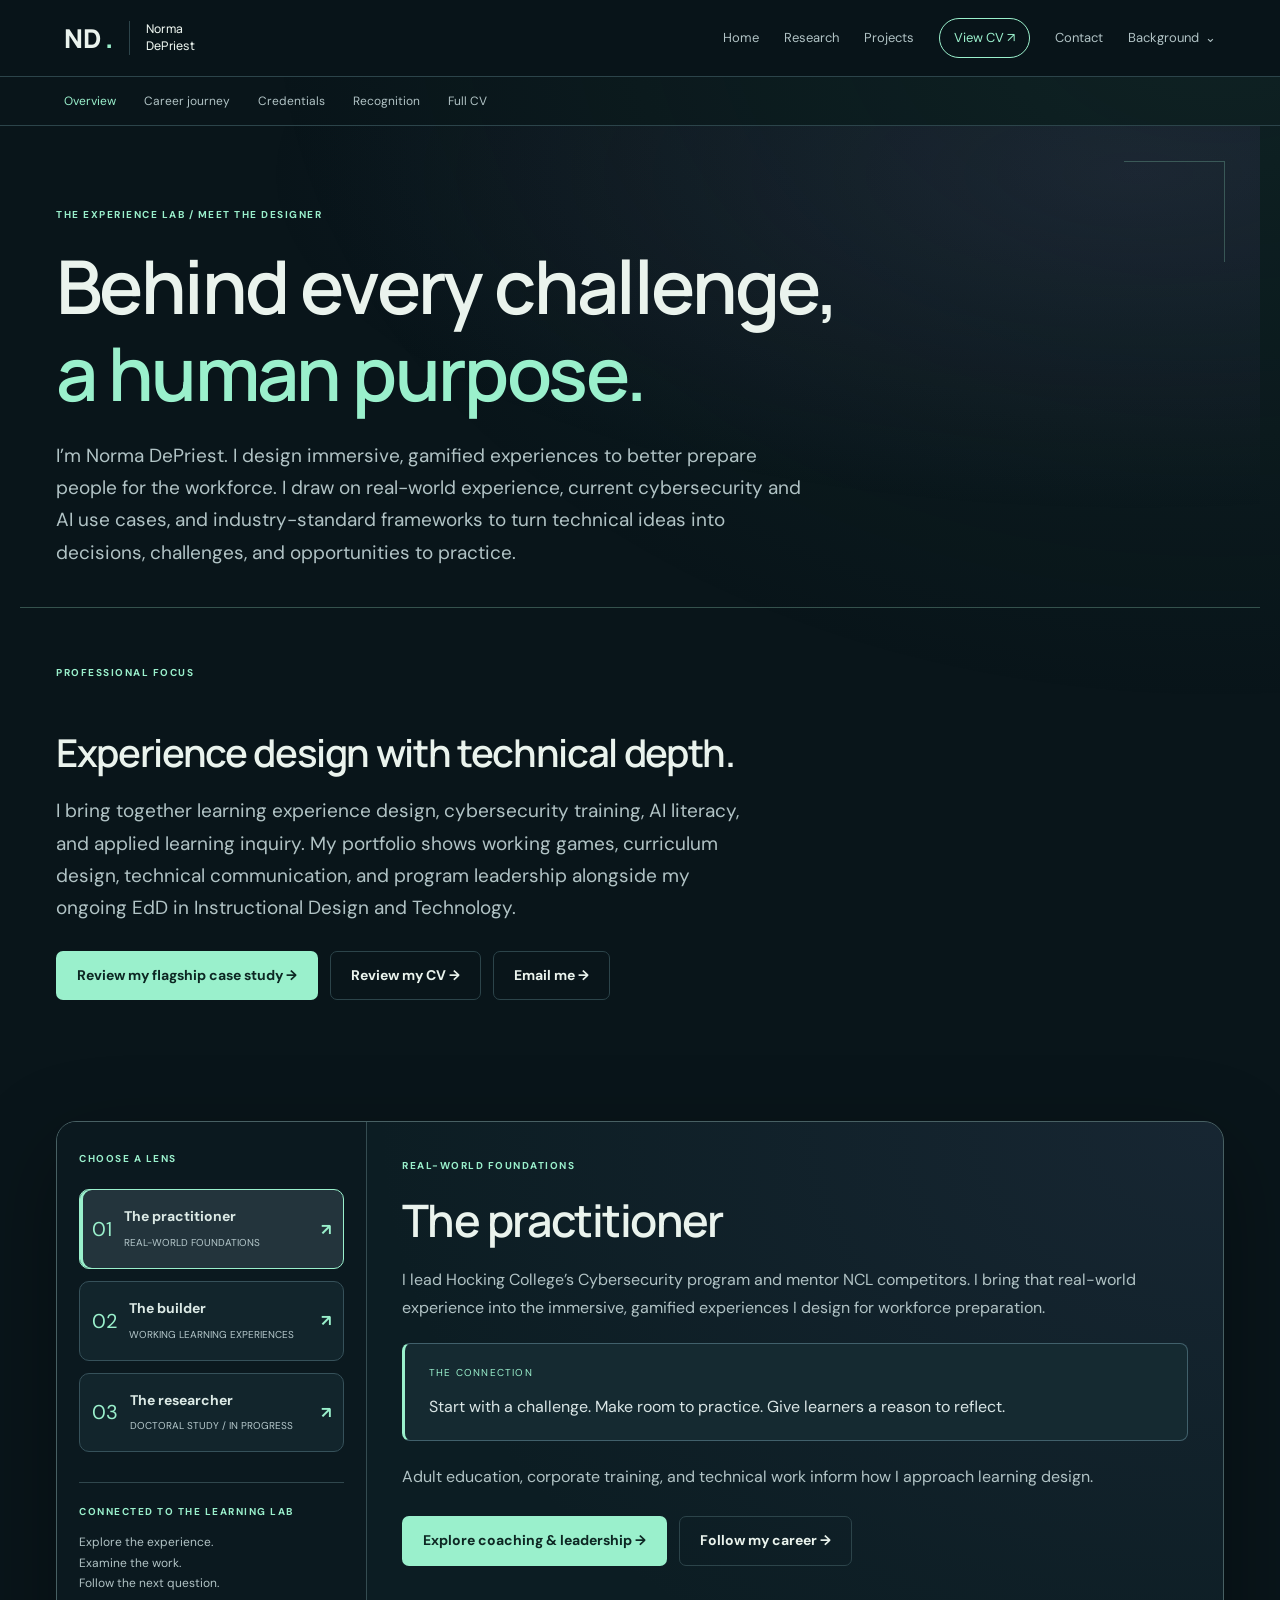
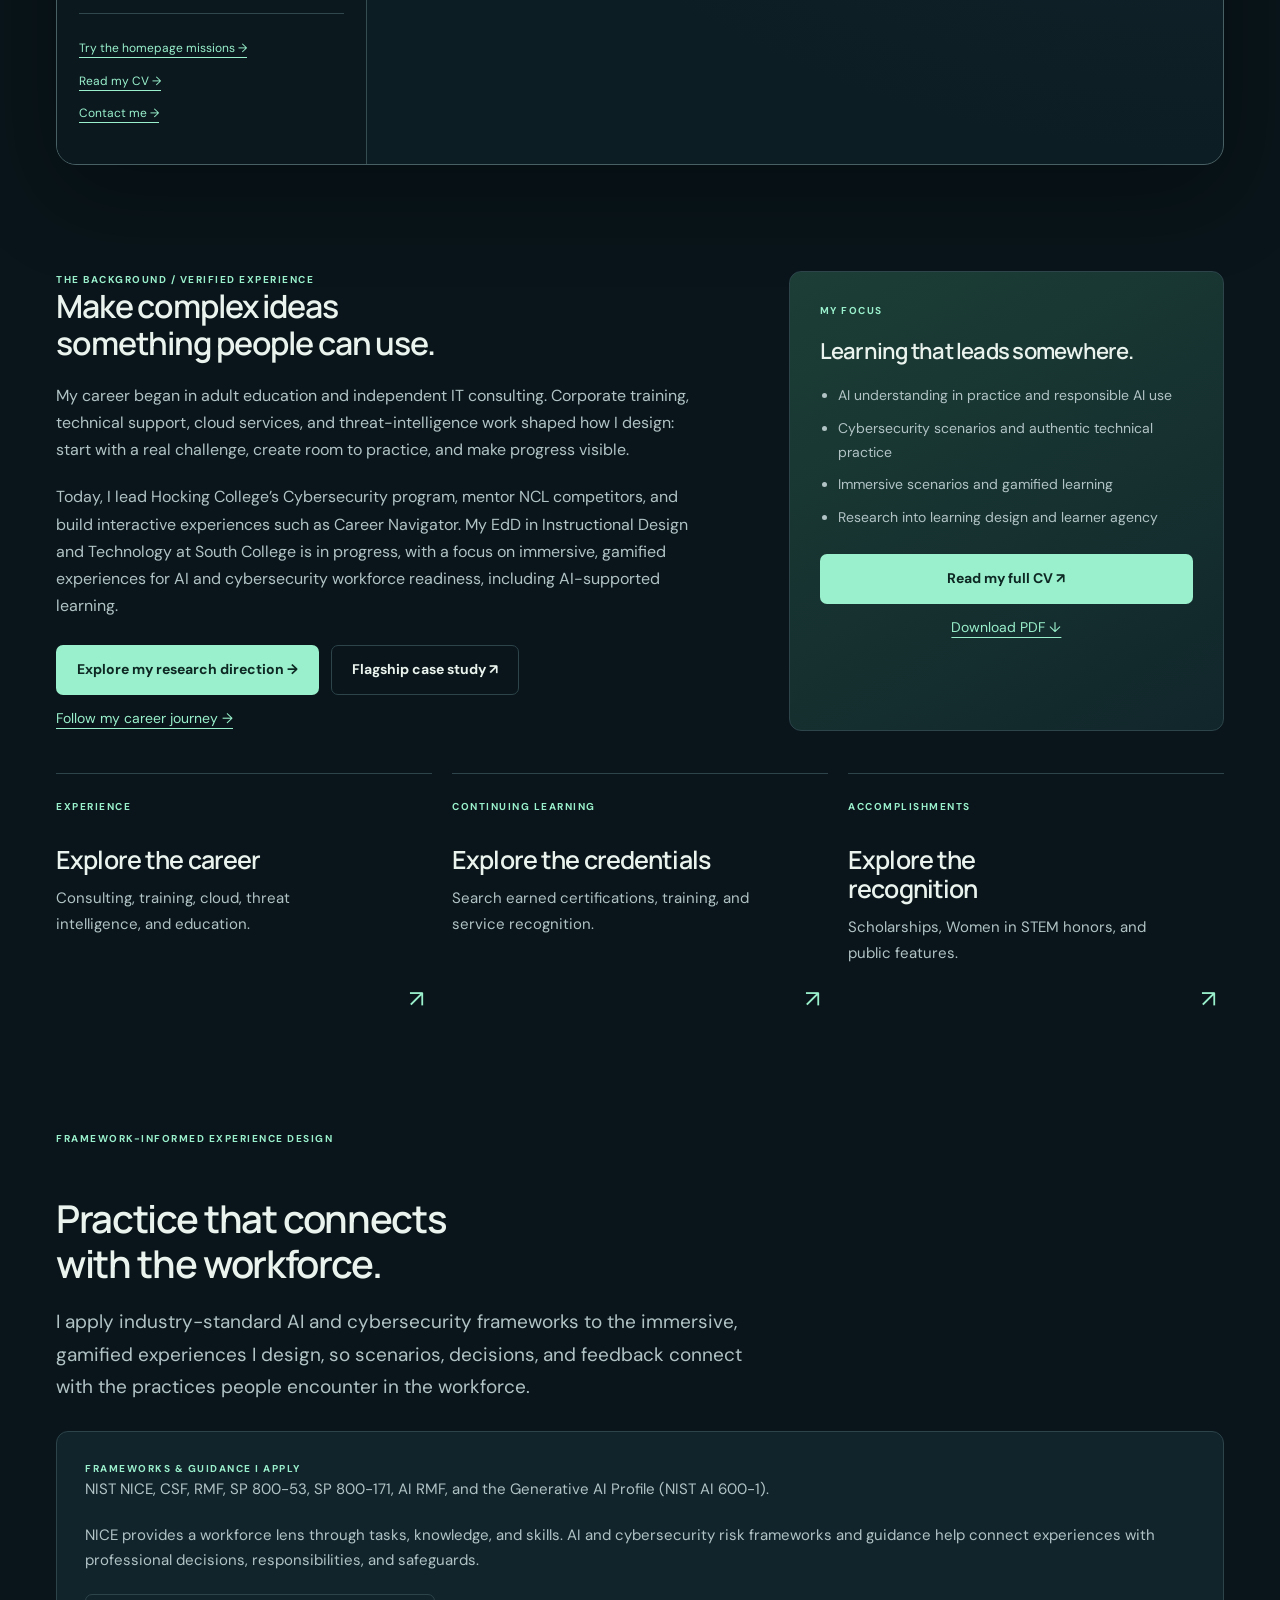
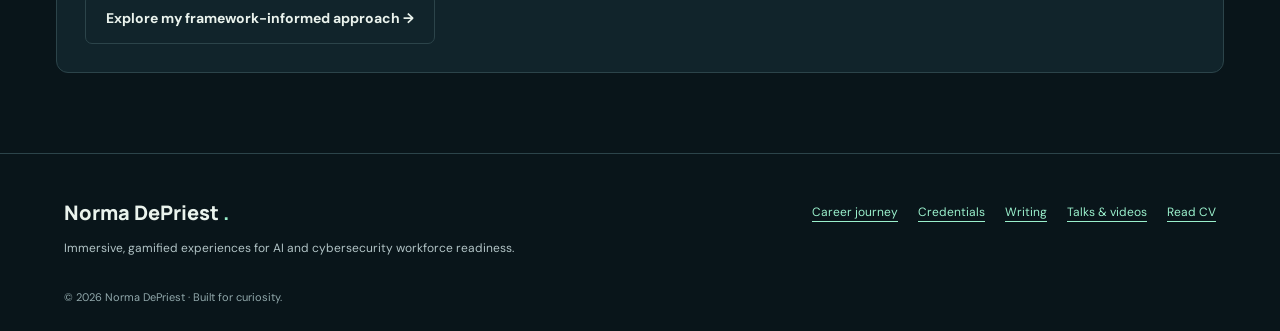
==== commit f2494db2: "Clarify hiring focus and add direct personal email" ====
--- a/about.html
+++ b/about.html
@@ -1 +1 @@
-<!doctype html><html lang="en"><head><meta charset="utf-8"><meta name="viewport" content="width=device-width,initial-scale=1"><meta name="description" content="Norma DePriest designs immersive, gamified experiences for workforce readiness, grounded in real-world experience and AI and cybersecurity use cases."><meta name="theme-color" content="#09151a"><title>About | Norma DePriest</title><link rel="stylesheet" href="redesign.css"><link rel="stylesheet" href="learning-lab.css"><link rel="stylesheet" href="lab-pages.css"></head><body><a class="skip" href="#main">Skip to content</a><header class="top"><a class="brand" href="index.html" aria-label="Norma DePriest home">ND<span>.</span><small>Norma DePriest</small></a><button class="menu-toggle" aria-expanded="false" aria-controls="primary-nav">Menu</button><nav id="primary-nav" aria-label="Main navigation"><a href="index.html">Home</a><a href="research.html">Research</a><a href="projects.html">Projects</a><a href="cv.html" class="nav-cv">View CV ↗</a><a href="contact.html">Contact</a><details class="nav-more"><summary>Background</summary><div><a href="about.html" aria-current="page">About</a><a href="experience.html">Career journey</a><a href="credentials.html">Credentials</a><a href="recognition.html">Recognition</a><a href="leadership.html">Leadership</a><a href="writing.html">Writing</a><a href="talks.html">Talks & videos</a></div></details></nav></header><nav class="subnav" aria-label="Professional background"><a href="about.html" aria-current="page">Overview</a><a href="experience.html">Career journey</a><a href="credentials.html">Credentials</a><a href="recognition.html">Recognition</a><a href="cv.html">Full CV</a></nav><main id="main"><div class="page-intro lab-page-intro"><span class="eyebrow">THE EXPERIENCE LAB / MEET THE DESIGNER</span><h1>Behind every challenge,<br><em>a human purpose.</em></h1><p class="intro">I’m Norma DePriest. I design immersive, gamified experiences to better prepare people for the workforce. I draw on real-world experience, current cybersecurity and AI use cases, and industry-standard frameworks to turn technical ideas into decisions, challenges, and opportunities to practice.</p></div><section class="section compact"><div class="lab-shell profile-lab" data-explorer data-theme="cyber"><aside class="mission-rail"><span class="status">CHOOSE A LENS</span><div class="mission-switch" role="group" aria-label="Explore perspective"><button type="button" data-explore="perspective-0" aria-controls="perspective-0"><span class="mission-glyph" aria-hidden="true">01</span><span><strong>The practitioner</strong><small>REAL-WORLD FOUNDATIONS</small></span><b aria-hidden="true">↗</b></button><button type="button" data-explore="perspective-1" aria-controls="perspective-1"><span class="mission-glyph" aria-hidden="true">02</span><span><strong>The builder</strong><small>WORKING LEARNING EXPERIENCES</small></span><b aria-hidden="true">↗</b></button><button type="button" data-explore="perspective-2" aria-controls="perspective-2"><span class="mission-glyph" aria-hidden="true">03</span><span><strong>The researcher</strong><small>DOCTORAL STUDY / IN PROGRESS</small></span><b aria-hidden="true">↗</b></button></div><div class="field-notes"><span class="status">CONNECTED TO THE LEARNING LAB</span><p>Explore the experience.<br>Examine the work.<br>Follow the next question.</p></div><a class="rail-link" href="index.html#learning-lab">Try the homepage missions →</a><a class="rail-link" href="cv.html">Read my CV →</a><a class="rail-link" href="contact.html">Contact me →</a></aside><div class="explore-stage"><section class="explore-panel" id="perspective-0" tabindex="-1"><span class="status">REAL-WORLD FOUNDATIONS</span><h2>The practitioner</h2><p>I lead Hocking College’s Cybersecurity program and mentor NCL competitors. I bring that real-world experience into the immersive, gamified experiences I design for workforce preparation.</p><div class="artifact"><span>THE CONNECTION</span><p>Start with a challenge. Make room to practice. Give learners a reason to reflect.</p></div><p>Adult education, corporate training, and technical work inform how I approach learning design.</p><div class="actions"><a class="button" href="leadership.html">Explore coaching &amp; leadership →</a><a class="button ghost" href="experience.html">Follow my career →</a></div></section><section class="explore-panel" id="perspective-1" tabindex="-1"><span class="status">WORKING LEARNING EXPERIENCES</span><h2>The builder</h2><a class="lens-preview" href="career-navigator.html"><img src="career-navigator-preview.jpg" alt="Career Navigator illustrated game landscape" loading="lazy"><span>Enter the Career Navigator case study ↗</span></a><p>Career Navigator is a functioning career exploration game for high school students. It demonstrates my interest in making learning participatory through story and choice.</p><div class="actions"><a class="button" href="https://hush1e.github.io/sojourner-labs/career-navigator/">Play Career Navigator ↗</a><a class="button ghost" href="projects.html">Explore my games →</a></div></section><section class="explore-panel" id="perspective-2" tabindex="-1"><span class="status">DOCTORAL STUDY / IN PROGRESS</span><h2>The researcher</h2><p>My EdD in Instructional Design and Technology at South College is in progress. My focus is designing immersive, gamified experiences for AI and cybersecurity workforce preparation, including related inquiry into AI-supported learning.</p><div class="artifact"><span>THE QUESTION I BRING</span><p>How can choices, challenges, and feedback support technical understanding and thoughtful action?</p></div><p>Completed academic analysis and working games provide foundations for further inquiry. Proposed evaluations are clearly separated from completed work.</p><a class="button" href="research.html">Explore questions &amp; evidence →</a></section></div></div></section><section class="section compact"><div class="about-grid"><div class="about-story"><span class="status">THE BACKGROUND / VERIFIED EXPERIENCE</span><h2>Make complex ideas<br>something people can use.</h2><p>My career began in adult education and independent IT consulting. Corporate training, technical support, cloud services, and threat-intelligence work shaped how I design: start with a real challenge, create room to practice, and make progress visible.</p><p>Today, I lead Hocking College’s Cybersecurity program, mentor NCL competitors, and build interactive experiences such as Career Navigator. My EdD in Instructional Design and Technology at South College is in progress, with a focus on immersive, gamified experiences for AI and cybersecurity workforce readiness, including AI-supported learning.</p><div class="actions"><a class="button" href="research.html">Explore my research direction →</a><a class="button ghost" href="career-navigator.html">Flagship case study ↗</a></div><a class="inline-link" href="experience.html">Follow my career journey →</a></div><aside class="profile-note"><span class="index">MY FOCUS</span><h3>Learning that leads somewhere.</h3><ul><li>AI understanding in practice and responsible AI use</li><li>Cybersecurity scenarios and authentic technical practice</li><li>Immersive scenarios and gamified learning</li><li>Research into learning design and learner agency</li></ul><a class="button" href="cv.html">Read my full CV ↗</a><a class="inline-link" href="Norma-DePriest-CV.pdf" download>Download PDF ↓</a></aside></div><div class="route-grid"><a class="route-card" href="experience.html"><span class="index">EXPERIENCE</span><h3>Explore the career</h3><p>Consulting, training, cloud, threat intelligence, and education.</p><span class="route-arrow" aria-hidden="true">↗</span></a><a class="route-card" href="credentials.html"><span class="index">CONTINUING LEARNING</span><h3>Explore the credentials</h3><p>Search earned certifications, training, and service recognition.</p><span class="route-arrow" aria-hidden="true">↗</span></a><a class="route-card" href="recognition.html"><span class="index">ACCOMPLISHMENTS</span><h3>Explore the recognition</h3><p>Scholarships, Women in STEM honors, and public features.</p><span class="route-arrow" aria-hidden="true">↗</span></a></div></section><section class="section compact" id="framework-informed-design"><span class="eyebrow">FRAMEWORK-INFORMED EXPERIENCE DESIGN</span><h2>Practice that connects<br>with the workforce.</h2><p class="section-lead">I apply industry-standard AI and cybersecurity frameworks to the immersive, gamified experiences I design, so scenarios, decisions, and feedback connect with the practices people encounter in the workforce.</p><div class="panel"><span class="status">FRAMEWORKS &amp; GUIDANCE I APPLY</span><p>NIST NICE, CSF, RMF, SP 800-53, SP 800-171, AI RMF, and the Generative AI Profile (NIST AI 600-1).</p><p>NICE provides a workforce lens through tasks, knowledge, and skills. AI and cybersecurity risk frameworks and guidance help connect experiences with professional decisions, responsibilities, and safeguards.</p><a class="button ghost" href="research.html#framework-informed-design">Explore my framework-informed approach →</a></div></section></main><footer><div><a class="brand" href="index.html">Norma DePriest<span>.</span></a><p>Immersive, gamified experiences for AI and cybersecurity workforce readiness.</p></div><div class="footer-links"><a class="inline-link" href="experience.html">Career journey</a><a class="inline-link" href="credentials.html">Credentials</a><a class="inline-link" href="writing.html">Writing</a><a class="inline-link" href="talks.html">Talks & videos</a><a class="inline-link" href="cv.html">Read CV</a></div><small>© <span id="year">2026</span> Norma DePriest · Built for curiosity.</small></footer><script src="app.js" defer></script><script src="lab-pages.js" defer></script></body></html>
+<!doctype html><html lang="en"><head><meta charset="utf-8"><meta name="viewport" content="width=device-width,initial-scale=1"><meta name="description" content="Norma DePriest designs immersive, gamified experiences for workforce readiness, grounded in real-world experience and AI and cybersecurity use cases."><meta name="theme-color" content="#09151a"><title>About | Norma DePriest</title><link rel="stylesheet" href="redesign.css"><link rel="stylesheet" href="learning-lab.css"><link rel="stylesheet" href="lab-pages.css"></head><body><a class="skip" href="#main">Skip to content</a><header class="top"><a class="brand" href="index.html" aria-label="Norma DePriest home">ND<span>.</span><small>Norma DePriest</small></a><button class="menu-toggle" aria-expanded="false" aria-controls="primary-nav">Menu</button><nav id="primary-nav" aria-label="Main navigation"><a href="index.html">Home</a><a href="research.html">Research</a><a href="projects.html">Projects</a><a href="cv.html" class="nav-cv">View CV ↗</a><a href="contact.html">Contact</a><details class="nav-more"><summary>Background</summary><div><a href="about.html" aria-current="page">About</a><a href="experience.html">Career journey</a><a href="credentials.html">Credentials</a><a href="recognition.html">Recognition</a><a href="leadership.html">Leadership</a><a href="writing.html">Writing</a><a href="talks.html">Talks & videos</a></div></details></nav></header><nav class="subnav" aria-label="Professional background"><a href="about.html" aria-current="page">Overview</a><a href="experience.html">Career journey</a><a href="credentials.html">Credentials</a><a href="recognition.html">Recognition</a><a href="cv.html">Full CV</a></nav><main id="main"><div class="page-intro lab-page-intro"><span class="eyebrow">THE EXPERIENCE LAB / MEET THE DESIGNER</span><h1>Behind every challenge,<br><em>a human purpose.</em></h1><p class="intro">I’m Norma DePriest. I design immersive, gamified experiences to better prepare people for the workforce. I draw on real-world experience, current cybersecurity and AI use cases, and industry-standard frameworks to turn technical ideas into decisions, challenges, and opportunities to practice.</p></div><section class="section compact" id="professional-focus"><span class="eyebrow">PROFESSIONAL FOCUS</span><h2>Experience design with technical depth.</h2><p class="section-lead">I bring together learning experience design, cybersecurity training, AI literacy, and applied learning inquiry. My portfolio shows working games, curriculum design, technical communication, and program leadership alongside my ongoing EdD in Instructional Design and Technology.</p><div class="actions"><a class="button" href="career-navigator.html">Review my flagship case study →</a><a class="button ghost" href="cv.html">Review my CV →</a><a class="button ghost" href="mailto:hush1end@gmail.com">Email me →</a></div></section><section class="section compact"><div class="lab-shell profile-lab" data-explorer data-theme="cyber"><aside class="mission-rail"><span class="status">CHOOSE A LENS</span><div class="mission-switch" role="group" aria-label="Explore perspective"><button type="button" data-explore="perspective-0" aria-controls="perspective-0"><span class="mission-glyph" aria-hidden="true">01</span><span><strong>The practitioner</strong><small>REAL-WORLD FOUNDATIONS</small></span><b aria-hidden="true">↗</b></button><button type="button" data-explore="perspective-1" aria-controls="perspective-1"><span class="mission-glyph" aria-hidden="true">02</span><span><strong>The builder</strong><small>WORKING LEARNING EXPERIENCES</small></span><b aria-hidden="true">↗</b></button><button type="button" data-explore="perspective-2" aria-controls="perspective-2"><span class="mission-glyph" aria-hidden="true">03</span><span><strong>The researcher</strong><small>DOCTORAL STUDY / IN PROGRESS</small></span><b aria-hidden="true">↗</b></button></div><div class="field-notes"><span class="status">CONNECTED TO THE LEARNING LAB</span><p>Explore the experience.<br>Examine the work.<br>Follow the next question.</p></div><a class="rail-link" href="index.html#learning-lab">Try the homepage missions →</a><a class="rail-link" href="cv.html">Read my CV →</a><a class="rail-link" href="contact.html">Contact me →</a></aside><div class="explore-stage"><section class="explore-panel" id="perspective-0" tabindex="-1"><span class="status">REAL-WORLD FOUNDATIONS</span><h2>The practitioner</h2><p>I lead Hocking College’s Cybersecurity program and mentor NCL competitors. I bring that real-world experience into the immersive, gamified experiences I design for workforce preparation.</p><div class="artifact"><span>THE CONNECTION</span><p>Start with a challenge. Make room to practice. Give learners a reason to reflect.</p></div><p>Adult education, corporate training, and technical work inform how I approach learning design.</p><div class="actions"><a class="button" href="leadership.html">Explore coaching &amp; leadership →</a><a class="button ghost" href="experience.html">Follow my career →</a></div></section><section class="explore-panel" id="perspective-1" tabindex="-1"><span class="status">WORKING LEARNING EXPERIENCES</span><h2>The builder</h2><a class="lens-preview" href="career-navigator.html"><img src="career-navigator-preview.jpg" alt="Career Navigator illustrated game landscape" loading="lazy"><span>Enter the Career Navigator case study ↗</span></a><p>Career Navigator is a functioning career exploration game for high school students. It demonstrates my interest in making learning participatory through story and choice.</p><div class="actions"><a class="button" href="https://hush1e.github.io/sojourner-labs/career-navigator/">Play Career Navigator ↗</a><a class="button ghost" href="projects.html">Explore my games →</a></div></section><section class="explore-panel" id="perspective-2" tabindex="-1"><span class="status">DOCTORAL STUDY / IN PROGRESS</span><h2>The researcher</h2><p>My EdD in Instructional Design and Technology at South College is in progress. My focus is designing immersive, gamified experiences for AI and cybersecurity workforce preparation, including related inquiry into AI-supported learning.</p><div class="artifact"><span>THE QUESTION I BRING</span><p>How can choices, challenges, and feedback support technical understanding and thoughtful action?</p></div><p>Completed academic analysis and working games provide foundations for further inquiry. Proposed evaluations are clearly separated from completed work.</p><a class="button" href="research.html">Explore questions &amp; evidence →</a></section></div></div></section><section class="section compact"><div class="about-grid"><div class="about-story"><span class="status">THE BACKGROUND / VERIFIED EXPERIENCE</span><h2>Make complex ideas<br>something people can use.</h2><p>My career began in adult education and independent IT consulting. Corporate training, technical support, cloud services, and threat-intelligence work shaped how I design: start with a real challenge, create room to practice, and make progress visible.</p><p>Today, I lead Hocking College’s Cybersecurity program, mentor NCL competitors, and build interactive experiences such as Career Navigator. My EdD in Instructional Design and Technology at South College is in progress, with a focus on immersive, gamified experiences for AI and cybersecurity workforce readiness, including AI-supported learning.</p><div class="actions"><a class="button" href="research.html">Explore my research direction →</a><a class="button ghost" href="career-navigator.html">Flagship case study ↗</a></div><a class="inline-link" href="experience.html">Follow my career journey →</a></div><aside class="profile-note"><span class="index">MY FOCUS</span><h3>Learning that leads somewhere.</h3><ul><li>AI understanding in practice and responsible AI use</li><li>Cybersecurity scenarios and authentic technical practice</li><li>Immersive scenarios and gamified learning</li><li>Research into learning design and learner agency</li></ul><a class="button" href="cv.html">Read my full CV ↗</a><a class="inline-link" href="Norma-DePriest-CV.pdf" download>Download PDF ↓</a></aside></div><div class="route-grid"><a class="route-card" href="experience.html"><span class="index">EXPERIENCE</span><h3>Explore the career</h3><p>Consulting, training, cloud, threat intelligence, and education.</p><span class="route-arrow" aria-hidden="true">↗</span></a><a class="route-card" href="credentials.html"><span class="index">CONTINUING LEARNING</span><h3>Explore the credentials</h3><p>Search earned certifications, training, and service recognition.</p><span class="route-arrow" aria-hidden="true">↗</span></a><a class="route-card" href="recognition.html"><span class="index">ACCOMPLISHMENTS</span><h3>Explore the recognition</h3><p>Scholarships, Women in STEM honors, and public features.</p><span class="route-arrow" aria-hidden="true">↗</span></a></div></section><section class="section compact" id="framework-informed-design"><span class="eyebrow">FRAMEWORK-INFORMED EXPERIENCE DESIGN</span><h2>Practice that connects<br>with the workforce.</h2><p class="section-lead">I apply industry-standard AI and cybersecurity frameworks to the immersive, gamified experiences I design, so scenarios, decisions, and feedback connect with the practices people encounter in the workforce.</p><div class="panel"><span class="status">FRAMEWORKS &amp; GUIDANCE I APPLY</span><p>NIST NICE, CSF, RMF, SP 800-53, SP 800-171, AI RMF, and the Generative AI Profile (NIST AI 600-1).</p><p>NICE provides a workforce lens through tasks, knowledge, and skills. AI and cybersecurity risk frameworks and guidance help connect experiences with professional decisions, responsibilities, and safeguards.</p><a class="button ghost" href="research.html#framework-informed-design">Explore my framework-informed approach →</a></div></section></main><footer><div><a class="brand" href="index.html">Norma DePriest<span>.</span></a><p>Immersive, gamified experiences for AI and cybersecurity workforce readiness.</p></div><div class="footer-links"><a class="inline-link" href="experience.html">Career journey</a><a class="inline-link" href="credentials.html">Credentials</a><a class="inline-link" href="writing.html">Writing</a><a class="inline-link" href="talks.html">Talks & videos</a><a class="inline-link" href="cv.html">Read CV</a></div><small>© <span id="year">2026</span> Norma DePriest · Built for curiosity.</small></footer><script src="app.js" defer></script><script src="lab-pages.js" defer></script></body></html>
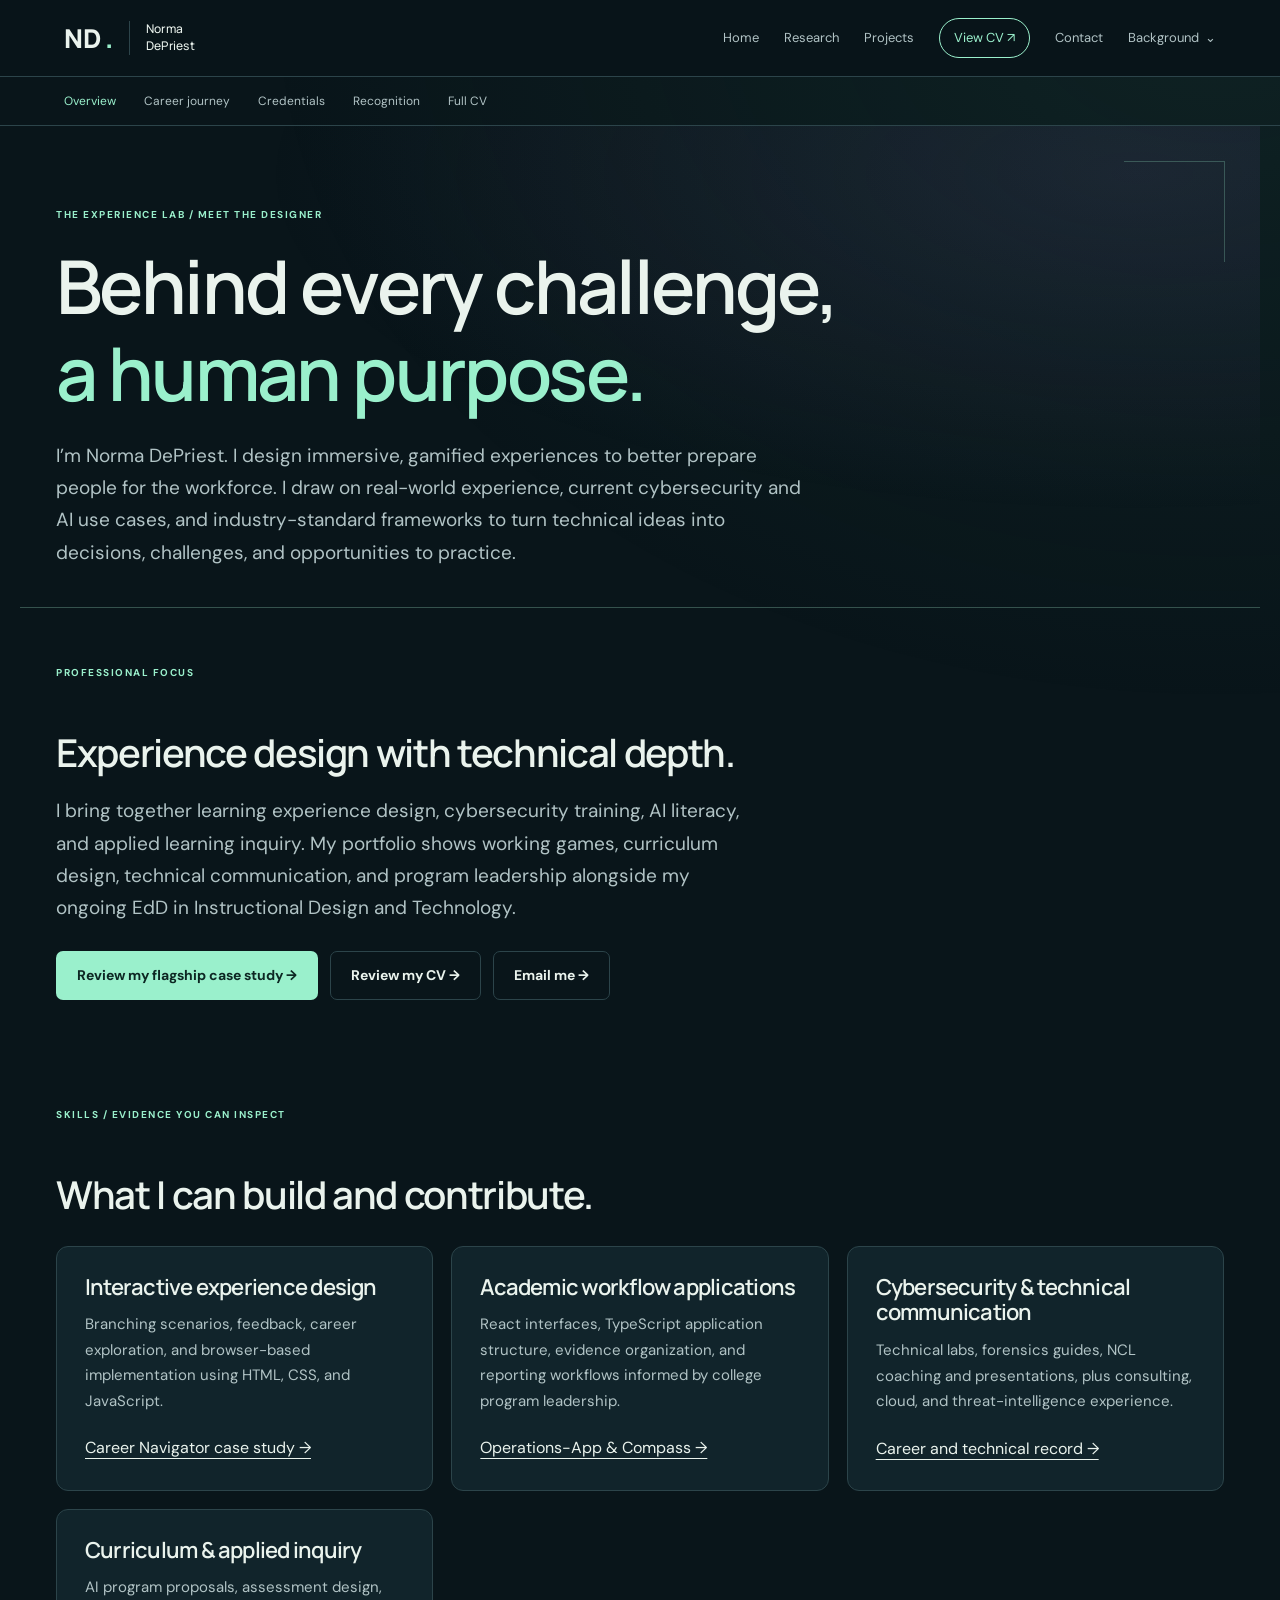
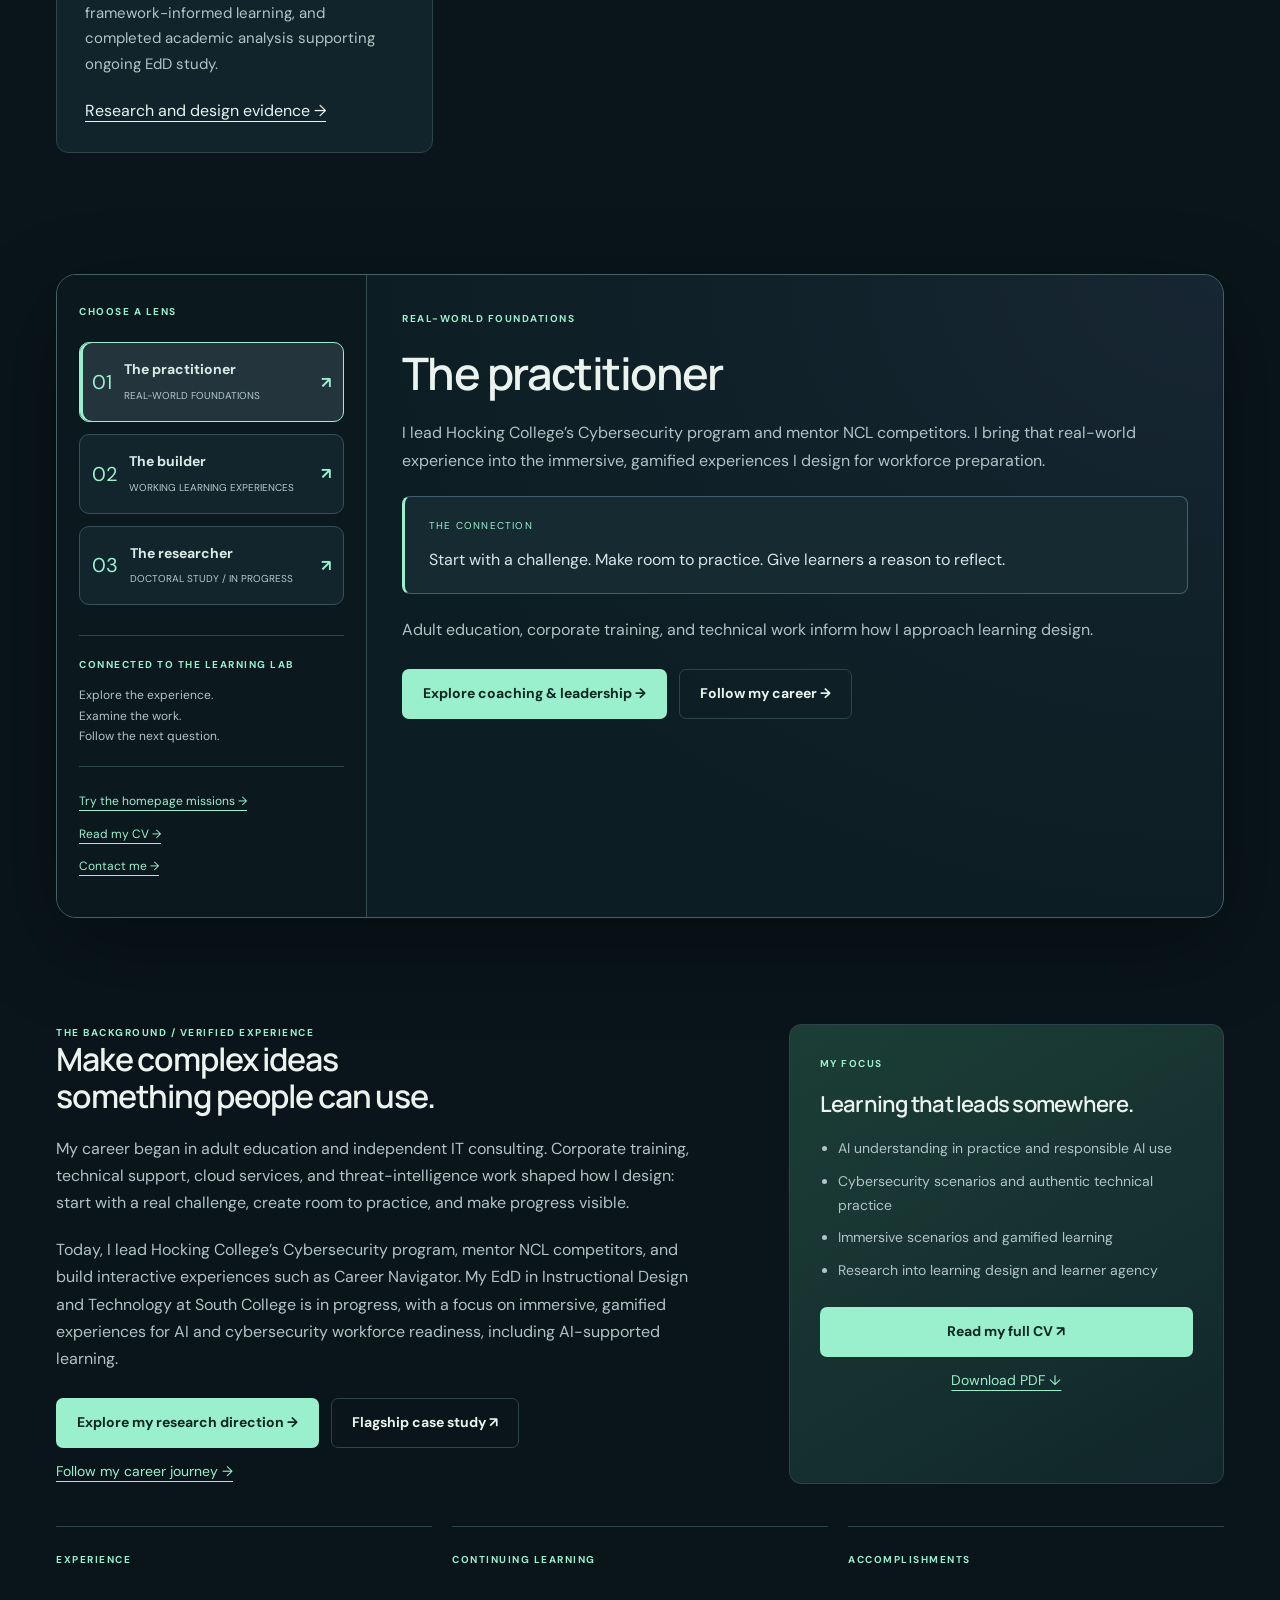
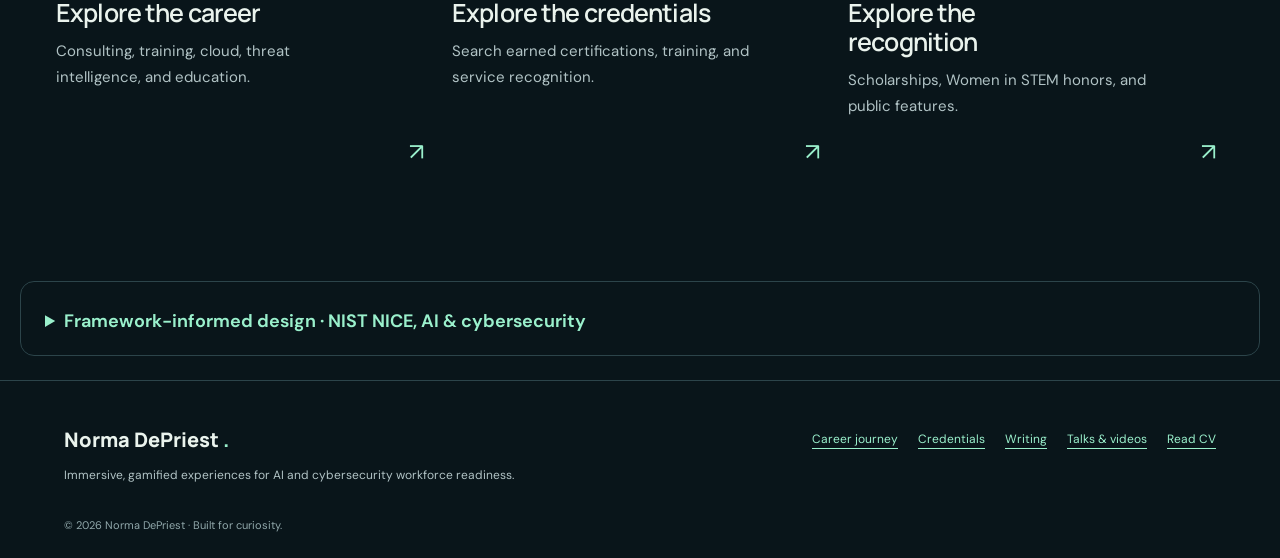
==== commit 55534222: "Strengthen hiring evidence and showcase academic operations projects" ====
--- a/about.html
+++ b/about.html
@@ -1 +1 @@
-<!doctype html><html lang="en"><head><meta charset="utf-8"><meta name="viewport" content="width=device-width,initial-scale=1"><meta name="description" content="Norma DePriest designs immersive, gamified experiences for workforce readiness, grounded in real-world experience and AI and cybersecurity use cases."><meta name="theme-color" content="#09151a"><title>About | Norma DePriest</title><link rel="stylesheet" href="redesign.css"><link rel="stylesheet" href="learning-lab.css"><link rel="stylesheet" href="lab-pages.css"></head><body><a class="skip" href="#main">Skip to content</a><header class="top"><a class="brand" href="index.html" aria-label="Norma DePriest home">ND<span>.</span><small>Norma DePriest</small></a><button class="menu-toggle" aria-expanded="false" aria-controls="primary-nav">Menu</button><nav id="primary-nav" aria-label="Main navigation"><a href="index.html">Home</a><a href="research.html">Research</a><a href="projects.html">Projects</a><a href="cv.html" class="nav-cv">View CV ↗</a><a href="contact.html">Contact</a><details class="nav-more"><summary>Background</summary><div><a href="about.html" aria-current="page">About</a><a href="experience.html">Career journey</a><a href="credentials.html">Credentials</a><a href="recognition.html">Recognition</a><a href="leadership.html">Leadership</a><a href="writing.html">Writing</a><a href="talks.html">Talks & videos</a></div></details></nav></header><nav class="subnav" aria-label="Professional background"><a href="about.html" aria-current="page">Overview</a><a href="experience.html">Career journey</a><a href="credentials.html">Credentials</a><a href="recognition.html">Recognition</a><a href="cv.html">Full CV</a></nav><main id="main"><div class="page-intro lab-page-intro"><span class="eyebrow">THE EXPERIENCE LAB / MEET THE DESIGNER</span><h1>Behind every challenge,<br><em>a human purpose.</em></h1><p class="intro">I’m Norma DePriest. I design immersive, gamified experiences to better prepare people for the workforce. I draw on real-world experience, current cybersecurity and AI use cases, and industry-standard frameworks to turn technical ideas into decisions, challenges, and opportunities to practice.</p></div><section class="section compact" id="professional-focus"><span class="eyebrow">PROFESSIONAL FOCUS</span><h2>Experience design with technical depth.</h2><p class="section-lead">I bring together learning experience design, cybersecurity training, AI literacy, and applied learning inquiry. My portfolio shows working games, curriculum design, technical communication, and program leadership alongside my ongoing EdD in Instructional Design and Technology.</p><div class="actions"><a class="button" href="career-navigator.html">Review my flagship case study →</a><a class="button ghost" href="cv.html">Review my CV →</a><a class="button ghost" href="mailto:hush1end@gmail.com">Email me →</a></div></section><section class="section compact"><div class="lab-shell profile-lab" data-explorer data-theme="cyber"><aside class="mission-rail"><span class="status">CHOOSE A LENS</span><div class="mission-switch" role="group" aria-label="Explore perspective"><button type="button" data-explore="perspective-0" aria-controls="perspective-0"><span class="mission-glyph" aria-hidden="true">01</span><span><strong>The practitioner</strong><small>REAL-WORLD FOUNDATIONS</small></span><b aria-hidden="true">↗</b></button><button type="button" data-explore="perspective-1" aria-controls="perspective-1"><span class="mission-glyph" aria-hidden="true">02</span><span><strong>The builder</strong><small>WORKING LEARNING EXPERIENCES</small></span><b aria-hidden="true">↗</b></button><button type="button" data-explore="perspective-2" aria-controls="perspective-2"><span class="mission-glyph" aria-hidden="true">03</span><span><strong>The researcher</strong><small>DOCTORAL STUDY / IN PROGRESS</small></span><b aria-hidden="true">↗</b></button></div><div class="field-notes"><span class="status">CONNECTED TO THE LEARNING LAB</span><p>Explore the experience.<br>Examine the work.<br>Follow the next question.</p></div><a class="rail-link" href="index.html#learning-lab">Try the homepage missions →</a><a class="rail-link" href="cv.html">Read my CV →</a><a class="rail-link" href="contact.html">Contact me →</a></aside><div class="explore-stage"><section class="explore-panel" id="perspective-0" tabindex="-1"><span class="status">REAL-WORLD FOUNDATIONS</span><h2>The practitioner</h2><p>I lead Hocking College’s Cybersecurity program and mentor NCL competitors. I bring that real-world experience into the immersive, gamified experiences I design for workforce preparation.</p><div class="artifact"><span>THE CONNECTION</span><p>Start with a challenge. Make room to practice. Give learners a reason to reflect.</p></div><p>Adult education, corporate training, and technical work inform how I approach learning design.</p><div class="actions"><a class="button" href="leadership.html">Explore coaching &amp; leadership →</a><a class="button ghost" href="experience.html">Follow my career →</a></div></section><section class="explore-panel" id="perspective-1" tabindex="-1"><span class="status">WORKING LEARNING EXPERIENCES</span><h2>The builder</h2><a class="lens-preview" href="career-navigator.html"><img src="career-navigator-preview.jpg" alt="Career Navigator illustrated game landscape" loading="lazy"><span>Enter the Career Navigator case study ↗</span></a><p>Career Navigator is a functioning career exploration game for high school students. It demonstrates my interest in making learning participatory through story and choice.</p><div class="actions"><a class="button" href="https://hush1e.github.io/sojourner-labs/career-navigator/">Play Career Navigator ↗</a><a class="button ghost" href="projects.html">Explore my games →</a></div></section><section class="explore-panel" id="perspective-2" tabindex="-1"><span class="status">DOCTORAL STUDY / IN PROGRESS</span><h2>The researcher</h2><p>My EdD in Instructional Design and Technology at South College is in progress. My focus is designing immersive, gamified experiences for AI and cybersecurity workforce preparation, including related inquiry into AI-supported learning.</p><div class="artifact"><span>THE QUESTION I BRING</span><p>How can choices, challenges, and feedback support technical understanding and thoughtful action?</p></div><p>Completed academic analysis and working games provide foundations for further inquiry. Proposed evaluations are clearly separated from completed work.</p><a class="button" href="research.html">Explore questions &amp; evidence →</a></section></div></div></section><section class="section compact"><div class="about-grid"><div class="about-story"><span class="status">THE BACKGROUND / VERIFIED EXPERIENCE</span><h2>Make complex ideas<br>something people can use.</h2><p>My career began in adult education and independent IT consulting. Corporate training, technical support, cloud services, and threat-intelligence work shaped how I design: start with a real challenge, create room to practice, and make progress visible.</p><p>Today, I lead Hocking College’s Cybersecurity program, mentor NCL competitors, and build interactive experiences such as Career Navigator. My EdD in Instructional Design and Technology at South College is in progress, with a focus on immersive, gamified experiences for AI and cybersecurity workforce readiness, including AI-supported learning.</p><div class="actions"><a class="button" href="research.html">Explore my research direction →</a><a class="button ghost" href="career-navigator.html">Flagship case study ↗</a></div><a class="inline-link" href="experience.html">Follow my career journey →</a></div><aside class="profile-note"><span class="index">MY FOCUS</span><h3>Learning that leads somewhere.</h3><ul><li>AI understanding in practice and responsible AI use</li><li>Cybersecurity scenarios and authentic technical practice</li><li>Immersive scenarios and gamified learning</li><li>Research into learning design and learner agency</li></ul><a class="button" href="cv.html">Read my full CV ↗</a><a class="inline-link" href="Norma-DePriest-CV.pdf" download>Download PDF ↓</a></aside></div><div class="route-grid"><a class="route-card" href="experience.html"><span class="index">EXPERIENCE</span><h3>Explore the career</h3><p>Consulting, training, cloud, threat intelligence, and education.</p><span class="route-arrow" aria-hidden="true">↗</span></a><a class="route-card" href="credentials.html"><span class="index">CONTINUING LEARNING</span><h3>Explore the credentials</h3><p>Search earned certifications, training, and service recognition.</p><span class="route-arrow" aria-hidden="true">↗</span></a><a class="route-card" href="recognition.html"><span class="index">ACCOMPLISHMENTS</span><h3>Explore the recognition</h3><p>Scholarships, Women in STEM honors, and public features.</p><span class="route-arrow" aria-hidden="true">↗</span></a></div></section><section class="section compact" id="framework-informed-design"><span class="eyebrow">FRAMEWORK-INFORMED EXPERIENCE DESIGN</span><h2>Practice that connects<br>with the workforce.</h2><p class="section-lead">I apply industry-standard AI and cybersecurity frameworks to the immersive, gamified experiences I design, so scenarios, decisions, and feedback connect with the practices people encounter in the workforce.</p><div class="panel"><span class="status">FRAMEWORKS &amp; GUIDANCE I APPLY</span><p>NIST NICE, CSF, RMF, SP 800-53, SP 800-171, AI RMF, and the Generative AI Profile (NIST AI 600-1).</p><p>NICE provides a workforce lens through tasks, knowledge, and skills. AI and cybersecurity risk frameworks and guidance help connect experiences with professional decisions, responsibilities, and safeguards.</p><a class="button ghost" href="research.html#framework-informed-design">Explore my framework-informed approach →</a></div></section></main><footer><div><a class="brand" href="index.html">Norma DePriest<span>.</span></a><p>Immersive, gamified experiences for AI and cybersecurity workforce readiness.</p></div><div class="footer-links"><a class="inline-link" href="experience.html">Career journey</a><a class="inline-link" href="credentials.html">Credentials</a><a class="inline-link" href="writing.html">Writing</a><a class="inline-link" href="talks.html">Talks & videos</a><a class="inline-link" href="cv.html">Read CV</a></div><small>© <span id="year">2026</span> Norma DePriest · Built for curiosity.</small></footer><script src="app.js" defer></script><script src="lab-pages.js" defer></script></body></html>
+<!doctype html><html lang="en"><head><meta charset="utf-8"><meta name="viewport" content="width=device-width,initial-scale=1"><meta name="description" content="Norma DePriest designs immersive, gamified experiences for workforce readiness, grounded in real-world experience and AI and cybersecurity use cases."><meta name="theme-color" content="#09151a"><title>About | Norma DePriest</title><link rel="stylesheet" href="redesign.css"><link rel="stylesheet" href="learning-lab.css"><link rel="stylesheet" href="lab-pages.css"><link rel="stylesheet" href="hiring-review.css"></head><body><a class="skip" href="#main">Skip to content</a><header class="top"><a class="brand" href="index.html" aria-label="Norma DePriest home">ND<span>.</span><small>Norma DePriest</small></a><button class="menu-toggle" aria-expanded="false" aria-controls="primary-nav">Menu</button><nav id="primary-nav" aria-label="Main navigation"><a href="index.html">Home</a><a href="research.html">Research</a><a href="projects.html">Projects</a><a href="cv.html" class="nav-cv">View CV ↗</a><a href="contact.html">Contact</a><details class="nav-more"><summary>Background</summary><div><a href="about.html" aria-current="page">About</a><a href="experience.html">Career journey</a><a href="credentials.html">Credentials</a><a href="recognition.html">Recognition</a><a href="leadership.html">Leadership</a><a href="writing.html">Writing</a><a href="talks.html">Talks & videos</a></div></details></nav></header><nav class="subnav" aria-label="Professional background"><a href="about.html" aria-current="page">Overview</a><a href="experience.html">Career journey</a><a href="credentials.html">Credentials</a><a href="recognition.html">Recognition</a><a href="cv.html">Full CV</a></nav><main id="main"><div class="page-intro lab-page-intro"><span class="eyebrow">THE EXPERIENCE LAB / MEET THE DESIGNER</span><h1>Behind every challenge,<br><em>a human purpose.</em></h1><p class="intro">I’m Norma DePriest. I design immersive, gamified experiences to better prepare people for the workforce. I draw on real-world experience, current cybersecurity and AI use cases, and industry-standard frameworks to turn technical ideas into decisions, challenges, and opportunities to practice.</p></div><section class="section compact" id="professional-focus"><span class="eyebrow">PROFESSIONAL FOCUS</span><h2>Experience design with technical depth.</h2><p class="section-lead">I bring together learning experience design, cybersecurity training, AI literacy, and applied learning inquiry. My portfolio shows working games, curriculum design, technical communication, and program leadership alongside my ongoing EdD in Instructional Design and Technology.</p><div class="actions"><a class="button" href="career-navigator.html">Review my flagship case study →</a><a class="button ghost" href="cv.html">Review my CV →</a><a class="button ghost" href="mailto:hush1end@gmail.com">Email me →</a></div></section><section class="section compact" id="skills-evidence"><span class="eyebrow">SKILLS / EVIDENCE YOU CAN INSPECT</span><h2>What I can build and contribute.</h2><div class="cards"><article class="card"><h3>Interactive experience design</h3><p>Branching scenarios, feedback, career exploration, and browser-based implementation using HTML, CSS, and JavaScript.</p><a href="career-navigator.html">Career Navigator case study →</a></article><article class="card"><h3>Academic workflow applications</h3><p>React interfaces, TypeScript application structure, evidence organization, and reporting workflows informed by college program leadership.</p><a href="accreditation.html">Operations-App &amp; Compass →</a></article><article class="card"><h3>Cybersecurity &amp; technical communication</h3><p>Technical labs, forensics guides, NCL coaching and presentations, plus consulting, cloud, and threat-intelligence experience.</p><a href="experience.html">Career and technical record →</a></article><article class="card"><h3>Curriculum &amp; applied inquiry</h3><p>AI program proposals, assessment design, framework-informed learning, and completed academic analysis supporting ongoing EdD study.</p><a href="research.html">Research and design evidence →</a></article></div></section><section class="section compact"><div class="lab-shell profile-lab" data-explorer data-theme="cyber"><aside class="mission-rail"><span class="status">CHOOSE A LENS</span><div class="mission-switch" role="group" aria-label="Explore perspective"><button type="button" data-explore="perspective-0" aria-controls="perspective-0"><span class="mission-glyph" aria-hidden="true">01</span><span><strong>The practitioner</strong><small>REAL-WORLD FOUNDATIONS</small></span><b aria-hidden="true">↗</b></button><button type="button" data-explore="perspective-1" aria-controls="perspective-1"><span class="mission-glyph" aria-hidden="true">02</span><span><strong>The builder</strong><small>WORKING LEARNING EXPERIENCES</small></span><b aria-hidden="true">↗</b></button><button type="button" data-explore="perspective-2" aria-controls="perspective-2"><span class="mission-glyph" aria-hidden="true">03</span><span><strong>The researcher</strong><small>DOCTORAL STUDY / IN PROGRESS</small></span><b aria-hidden="true">↗</b></button></div><div class="field-notes"><span class="status">CONNECTED TO THE LEARNING LAB</span><p>Explore the experience.<br>Examine the work.<br>Follow the next question.</p></div><a class="rail-link" href="index.html#learning-lab">Try the homepage missions →</a><a class="rail-link" href="cv.html">Read my CV →</a><a class="rail-link" href="contact.html">Contact me →</a></aside><div class="explore-stage"><section class="explore-panel" id="perspective-0" tabindex="-1"><span class="status">REAL-WORLD FOUNDATIONS</span><h2>The practitioner</h2><p>I lead Hocking College’s Cybersecurity program and mentor NCL competitors. I bring that real-world experience into the immersive, gamified experiences I design for workforce preparation.</p><div class="artifact"><span>THE CONNECTION</span><p>Start with a challenge. Make room to practice. Give learners a reason to reflect.</p></div><p>Adult education, corporate training, and technical work inform how I approach learning design.</p><div class="actions"><a class="button" href="leadership.html">Explore coaching &amp; leadership →</a><a class="button ghost" href="experience.html">Follow my career →</a></div></section><section class="explore-panel" id="perspective-1" tabindex="-1"><span class="status">WORKING LEARNING EXPERIENCES</span><h2>The builder</h2><a class="lens-preview" href="career-navigator.html"><img src="career-navigator-preview.jpg" alt="Career Navigator illustrated game landscape" loading="lazy"><span>Enter the Career Navigator case study ↗</span></a><p>Career Navigator is a functioning career exploration game for high school students. It demonstrates my interest in making learning participatory through story and choice.</p><div class="actions"><a class="button" href="https://hush1e.github.io/sojourner-labs/career-navigator/">Play Career Navigator ↗</a><a class="button ghost" href="projects.html">Explore my games →</a></div></section><section class="explore-panel" id="perspective-2" tabindex="-1"><span class="status">DOCTORAL STUDY / IN PROGRESS</span><h2>The researcher</h2><p>My EdD in Instructional Design and Technology at South College is in progress. My focus is designing immersive, gamified experiences for AI and cybersecurity workforce preparation, including related inquiry into AI-supported learning.</p><div class="artifact"><span>THE QUESTION I BRING</span><p>How can choices, challenges, and feedback support technical understanding and thoughtful action?</p></div><p>Completed academic analysis and working games provide foundations for further inquiry. Proposed evaluations are clearly separated from completed work.</p><a class="button" href="research.html">Explore questions &amp; evidence →</a></section></div></div></section><section class="section compact"><div class="about-grid"><div class="about-story"><span class="status">THE BACKGROUND / VERIFIED EXPERIENCE</span><h2>Make complex ideas<br>something people can use.</h2><p>My career began in adult education and independent IT consulting. Corporate training, technical support, cloud services, and threat-intelligence work shaped how I design: start with a real challenge, create room to practice, and make progress visible.</p><p>Today, I lead Hocking College’s Cybersecurity program, mentor NCL competitors, and build interactive experiences such as Career Navigator. My EdD in Instructional Design and Technology at South College is in progress, with a focus on immersive, gamified experiences for AI and cybersecurity workforce readiness, including AI-supported learning.</p><div class="actions"><a class="button" href="research.html">Explore my research direction →</a><a class="button ghost" href="career-navigator.html">Flagship case study ↗</a></div><a class="inline-link" href="experience.html">Follow my career journey →</a></div><aside class="profile-note"><span class="index">MY FOCUS</span><h3>Learning that leads somewhere.</h3><ul><li>AI understanding in practice and responsible AI use</li><li>Cybersecurity scenarios and authentic technical practice</li><li>Immersive scenarios and gamified learning</li><li>Research into learning design and learner agency</li></ul><a class="button" href="cv.html">Read my full CV ↗</a><a class="inline-link" href="Norma-DePriest-CV.pdf" download>Download PDF ↓</a></aside></div><div class="route-grid"><a class="route-card" href="experience.html"><span class="index">EXPERIENCE</span><h3>Explore the career</h3><p>Consulting, training, cloud, threat intelligence, and education.</p><span class="route-arrow" aria-hidden="true">↗</span></a><a class="route-card" href="credentials.html"><span class="index">CONTINUING LEARNING</span><h3>Explore the credentials</h3><p>Search earned certifications, training, and service recognition.</p><span class="route-arrow" aria-hidden="true">↗</span></a><a class="route-card" href="recognition.html"><span class="index">ACCOMPLISHMENTS</span><h3>Explore the recognition</h3><p>Scholarships, Women in STEM honors, and public features.</p><span class="route-arrow" aria-hidden="true">↗</span></a></div></section><details class="section compact hiring-details" id="framework-informed-design"><summary>Framework-informed design · NIST NICE, AI &amp; cybersecurity</summary><div class="hiring-details-body"><span class="eyebrow">FRAMEWORK-INFORMED EXPERIENCE DESIGN</span><h2>Practice that connects<br>with the workforce.</h2><p class="section-lead">I apply industry-standard AI and cybersecurity frameworks to the immersive, gamified experiences I design, so scenarios, decisions, and feedback connect with the practices people encounter in the workforce.</p><div class="panel"><span class="status">FRAMEWORKS &amp; GUIDANCE I APPLY</span><p>NIST NICE, CSF, RMF, SP 800-53, SP 800-171, AI RMF, and the Generative AI Profile (NIST AI 600-1).</p><p>NICE provides a workforce lens through tasks, knowledge, and skills. AI and cybersecurity risk frameworks and guidance help connect experiences with professional decisions, responsibilities, and safeguards.</p><a class="button ghost" href="research.html#framework-informed-design">Explore my framework-informed approach →</a></div></div></details></main><footer><div><a class="brand" href="index.html">Norma DePriest<span>.</span></a><p>Immersive, gamified experiences for AI and cybersecurity workforce readiness.</p></div><div class="footer-links"><a class="inline-link" href="experience.html">Career journey</a><a class="inline-link" href="credentials.html">Credentials</a><a class="inline-link" href="writing.html">Writing</a><a class="inline-link" href="talks.html">Talks & videos</a><a class="inline-link" href="cv.html">Read CV</a></div><small>© <span id="year">2026</span> Norma DePriest · Built for curiosity.</small></footer><script src="app.js" defer></script><script src="lab-pages.js" defer></script></body></html>
--- a/hiring-review.css
+++ b/hiring-review.css
@@ -0,0 +1 @@
+.hiring-details{border:1px solid var(--line);border-radius:14px;padding:20px 24px;margin-top:24px;margin-bottom:24px}.hiring-details>summary{cursor:pointer;font-weight:650;font-size:18px;color:var(--accent);line-height:1.5}.hiring-details-body{padding-top:24px}.hiring-details-body>.eyebrow{display:none}.hiring-details-body>h2{font-size:30px}.hiring-details-body .section-lead{font-size:17px}.proof-grid{display:grid;grid-template-columns:repeat(3,minmax(0,1fr));gap:18px}.proof-grid>a{padding:24px;border:1px solid var(--line);border-radius:14px;background:#11272c;text-decoration:none;color:var(--text)}.proof-grid strong{display:block;font-size:26px;color:var(--accent);margin-bottom:10px}.proof-grid span{display:block;font-size:14px;line-height:1.6}.project-facts{display:grid;grid-template-columns:repeat(3,minmax(0,1fr));gap:18px}.project-facts>div{padding:20px;border-left:2px solid var(--accent);background:#10242a}.project-facts strong{display:block;margin-bottom:8px}.project-facts p{font-size:15px;margin:0}.workflow-preview{display:grid;grid-template-columns:repeat(4,minmax(0,1fr));gap:12px;padding:24px;background:#152a30;border-radius:14px;border:1px solid var(--line)}.workflow-preview div{padding:20px;background:#20383d;border-radius:10px}.workflow-preview strong{display:block;color:var(--accent);margin-bottom:12px}.workflow-preview p{font-size:14px;margin:0}.hiring-preview{width:100%;border:1px solid var(--line);border-radius:12px;display:block}.project-evidence{scroll-margin-top:110px}@media(max-width:760px){.proof-grid,.project-facts,.workflow-preview{grid-template-columns:1fr}.hiring-details{padding:18px}.hiring-details>summary{font-size:16px}.hiring-details-body>h2{font-size:26px}}
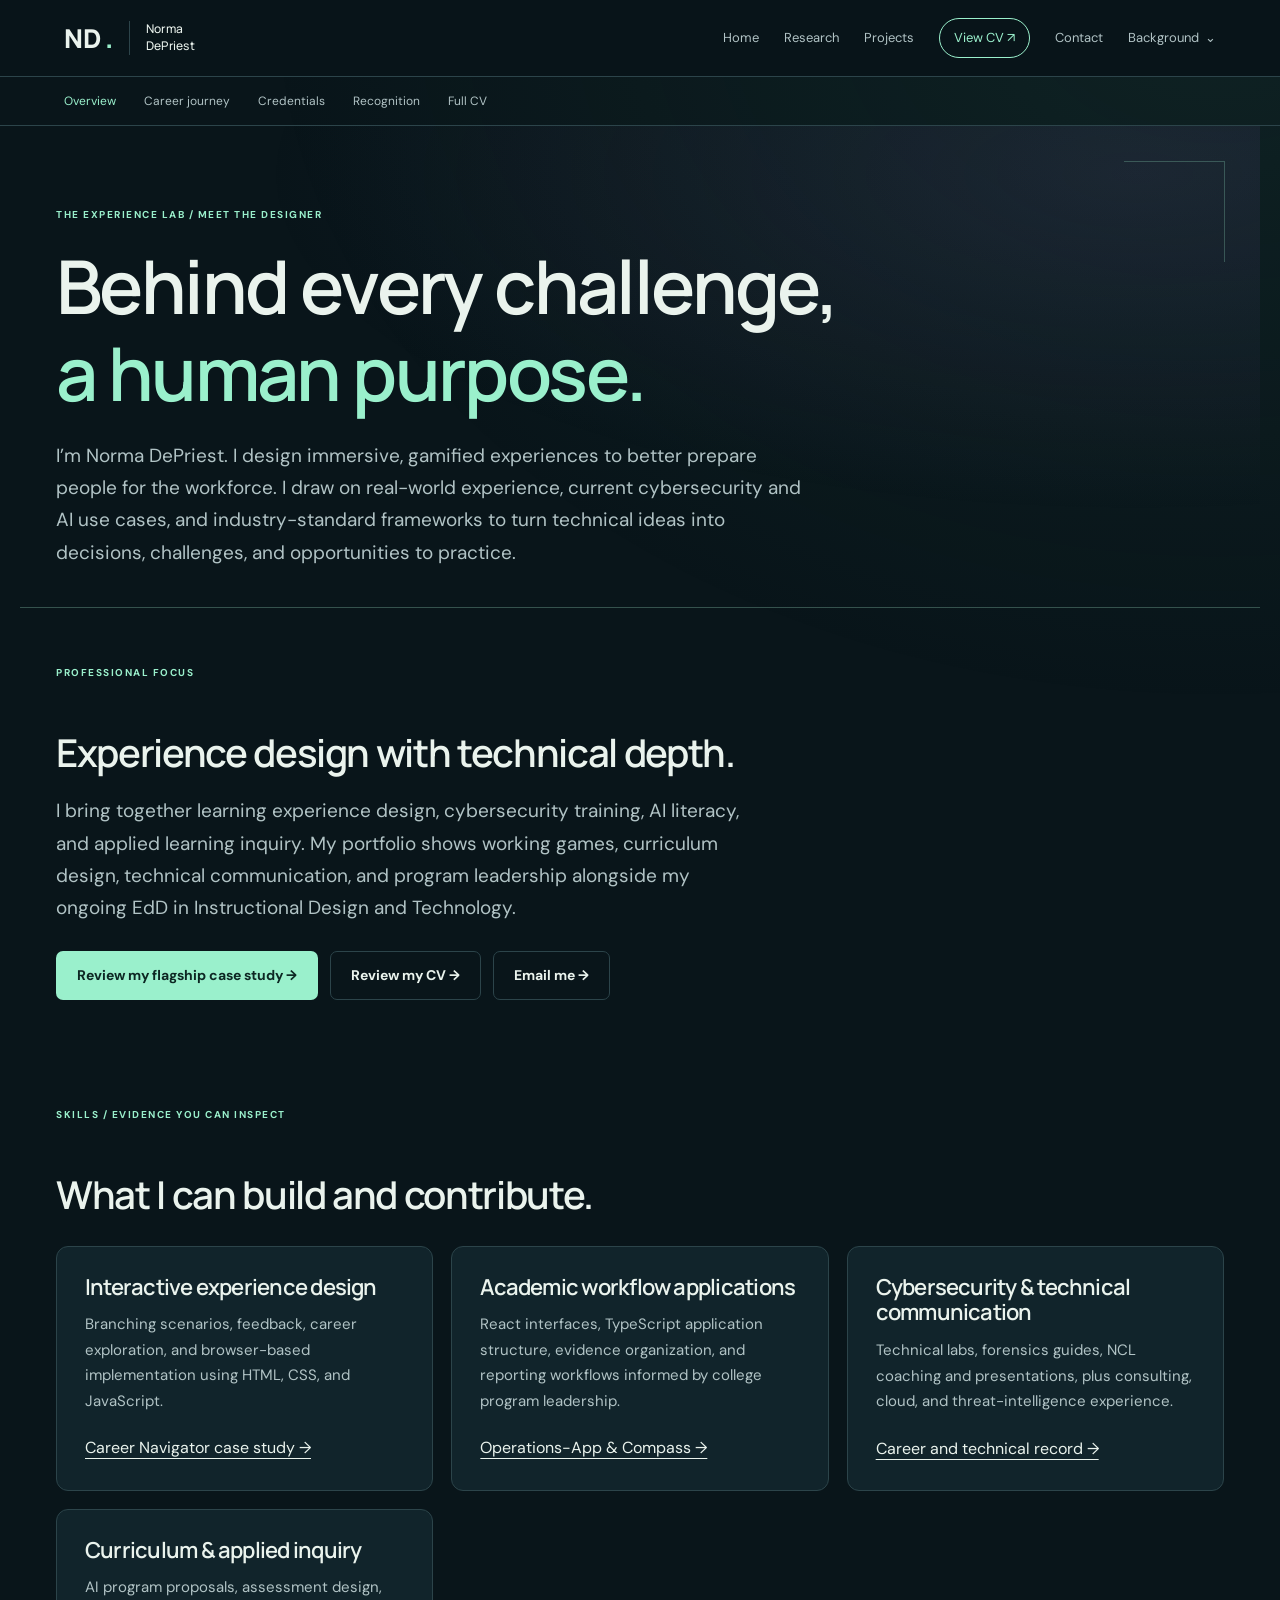
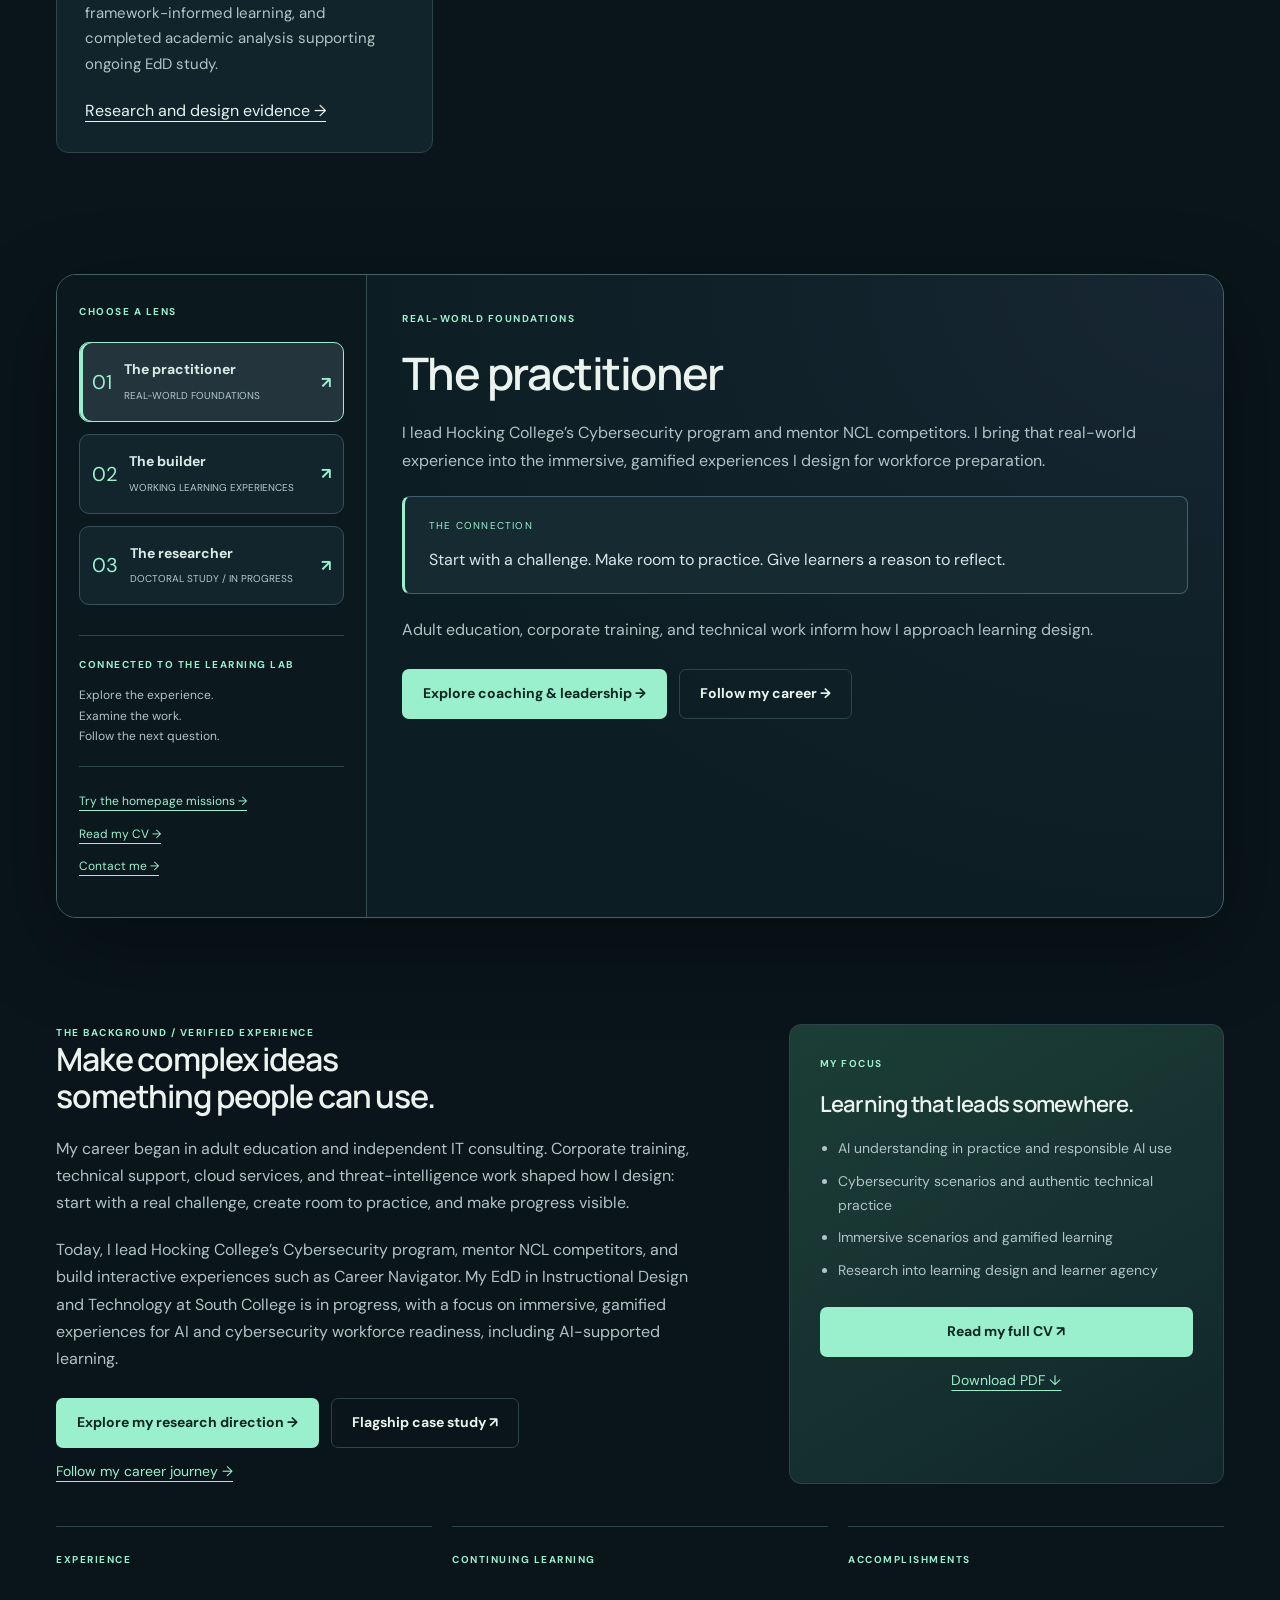
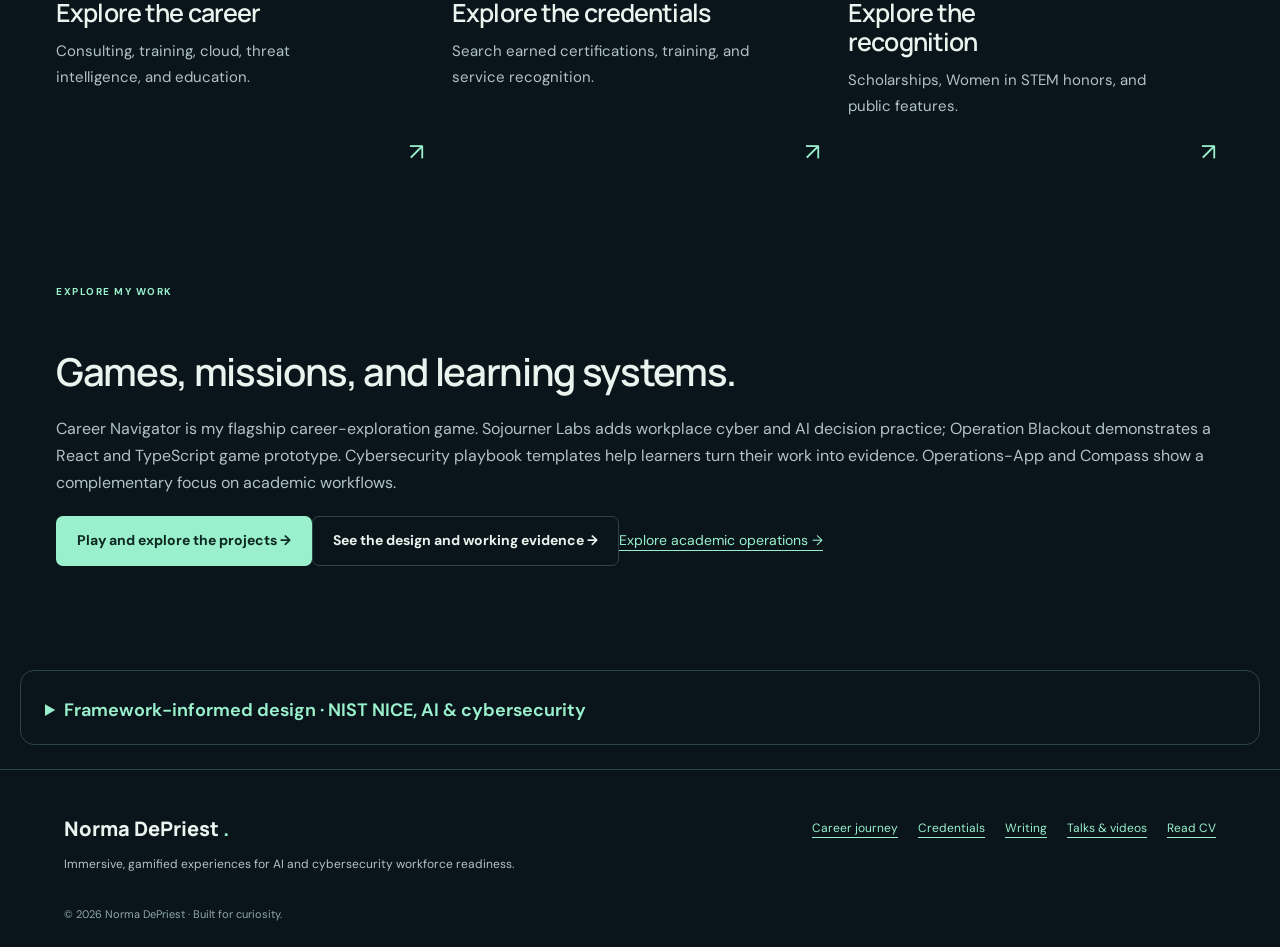
==== commit 0ac155a3: "Showcase verified games, missions, and learning systems across portfolio and CV" ====
--- a/about.html
+++ b/about.html
@@ -1 +1 @@
-<!doctype html><html lang="en"><head><meta charset="utf-8"><meta name="viewport" content="width=device-width,initial-scale=1"><meta name="description" content="Norma DePriest designs immersive, gamified experiences for workforce readiness, grounded in real-world experience and AI and cybersecurity use cases."><meta name="theme-color" content="#09151a"><title>About | Norma DePriest</title><link rel="stylesheet" href="redesign.css"><link rel="stylesheet" href="learning-lab.css"><link rel="stylesheet" href="lab-pages.css"><link rel="stylesheet" href="hiring-review.css"></head><body><a class="skip" href="#main">Skip to content</a><header class="top"><a class="brand" href="index.html" aria-label="Norma DePriest home">ND<span>.</span><small>Norma DePriest</small></a><button class="menu-toggle" aria-expanded="false" aria-controls="primary-nav">Menu</button><nav id="primary-nav" aria-label="Main navigation"><a href="index.html">Home</a><a href="research.html">Research</a><a href="projects.html">Projects</a><a href="cv.html" class="nav-cv">View CV ↗</a><a href="contact.html">Contact</a><details class="nav-more"><summary>Background</summary><div><a href="about.html" aria-current="page">About</a><a href="experience.html">Career journey</a><a href="credentials.html">Credentials</a><a href="recognition.html">Recognition</a><a href="leadership.html">Leadership</a><a href="writing.html">Writing</a><a href="talks.html">Talks & videos</a></div></details></nav></header><nav class="subnav" aria-label="Professional background"><a href="about.html" aria-current="page">Overview</a><a href="experience.html">Career journey</a><a href="credentials.html">Credentials</a><a href="recognition.html">Recognition</a><a href="cv.html">Full CV</a></nav><main id="main"><div class="page-intro lab-page-intro"><span class="eyebrow">THE EXPERIENCE LAB / MEET THE DESIGNER</span><h1>Behind every challenge,<br><em>a human purpose.</em></h1><p class="intro">I’m Norma DePriest. I design immersive, gamified experiences to better prepare people for the workforce. I draw on real-world experience, current cybersecurity and AI use cases, and industry-standard frameworks to turn technical ideas into decisions, challenges, and opportunities to practice.</p></div><section class="section compact" id="professional-focus"><span class="eyebrow">PROFESSIONAL FOCUS</span><h2>Experience design with technical depth.</h2><p class="section-lead">I bring together learning experience design, cybersecurity training, AI literacy, and applied learning inquiry. My portfolio shows working games, curriculum design, technical communication, and program leadership alongside my ongoing EdD in Instructional Design and Technology.</p><div class="actions"><a class="button" href="career-navigator.html">Review my flagship case study →</a><a class="button ghost" href="cv.html">Review my CV →</a><a class="button ghost" href="mailto:hush1end@gmail.com">Email me →</a></div></section><section class="section compact" id="skills-evidence"><span class="eyebrow">SKILLS / EVIDENCE YOU CAN INSPECT</span><h2>What I can build and contribute.</h2><div class="cards"><article class="card"><h3>Interactive experience design</h3><p>Branching scenarios, feedback, career exploration, and browser-based implementation using HTML, CSS, and JavaScript.</p><a href="career-navigator.html">Career Navigator case study →</a></article><article class="card"><h3>Academic workflow applications</h3><p>React interfaces, TypeScript application structure, evidence organization, and reporting workflows informed by college program leadership.</p><a href="accreditation.html">Operations-App &amp; Compass →</a></article><article class="card"><h3>Cybersecurity &amp; technical communication</h3><p>Technical labs, forensics guides, NCL coaching and presentations, plus consulting, cloud, and threat-intelligence experience.</p><a href="experience.html">Career and technical record →</a></article><article class="card"><h3>Curriculum &amp; applied inquiry</h3><p>AI program proposals, assessment design, framework-informed learning, and completed academic analysis supporting ongoing EdD study.</p><a href="research.html">Research and design evidence →</a></article></div></section><section class="section compact"><div class="lab-shell profile-lab" data-explorer data-theme="cyber"><aside class="mission-rail"><span class="status">CHOOSE A LENS</span><div class="mission-switch" role="group" aria-label="Explore perspective"><button type="button" data-explore="perspective-0" aria-controls="perspective-0"><span class="mission-glyph" aria-hidden="true">01</span><span><strong>The practitioner</strong><small>REAL-WORLD FOUNDATIONS</small></span><b aria-hidden="true">↗</b></button><button type="button" data-explore="perspective-1" aria-controls="perspective-1"><span class="mission-glyph" aria-hidden="true">02</span><span><strong>The builder</strong><small>WORKING LEARNING EXPERIENCES</small></span><b aria-hidden="true">↗</b></button><button type="button" data-explore="perspective-2" aria-controls="perspective-2"><span class="mission-glyph" aria-hidden="true">03</span><span><strong>The researcher</strong><small>DOCTORAL STUDY / IN PROGRESS</small></span><b aria-hidden="true">↗</b></button></div><div class="field-notes"><span class="status">CONNECTED TO THE LEARNING LAB</span><p>Explore the experience.<br>Examine the work.<br>Follow the next question.</p></div><a class="rail-link" href="index.html#learning-lab">Try the homepage missions →</a><a class="rail-link" href="cv.html">Read my CV →</a><a class="rail-link" href="contact.html">Contact me →</a></aside><div class="explore-stage"><section class="explore-panel" id="perspective-0" tabindex="-1"><span class="status">REAL-WORLD FOUNDATIONS</span><h2>The practitioner</h2><p>I lead Hocking College’s Cybersecurity program and mentor NCL competitors. I bring that real-world experience into the immersive, gamified experiences I design for workforce preparation.</p><div class="artifact"><span>THE CONNECTION</span><p>Start with a challenge. Make room to practice. Give learners a reason to reflect.</p></div><p>Adult education, corporate training, and technical work inform how I approach learning design.</p><div class="actions"><a class="button" href="leadership.html">Explore coaching &amp; leadership →</a><a class="button ghost" href="experience.html">Follow my career →</a></div></section><section class="explore-panel" id="perspective-1" tabindex="-1"><span class="status">WORKING LEARNING EXPERIENCES</span><h2>The builder</h2><a class="lens-preview" href="career-navigator.html"><img src="career-navigator-preview.jpg" alt="Career Navigator illustrated game landscape" loading="lazy"><span>Enter the Career Navigator case study ↗</span></a><p>Career Navigator is a functioning career exploration game for high school students. It demonstrates my interest in making learning participatory through story and choice.</p><div class="actions"><a class="button" href="https://hush1e.github.io/sojourner-labs/career-navigator/">Play Career Navigator ↗</a><a class="button ghost" href="projects.html">Explore my games →</a></div></section><section class="explore-panel" id="perspective-2" tabindex="-1"><span class="status">DOCTORAL STUDY / IN PROGRESS</span><h2>The researcher</h2><p>My EdD in Instructional Design and Technology at South College is in progress. My focus is designing immersive, gamified experiences for AI and cybersecurity workforce preparation, including related inquiry into AI-supported learning.</p><div class="artifact"><span>THE QUESTION I BRING</span><p>How can choices, challenges, and feedback support technical understanding and thoughtful action?</p></div><p>Completed academic analysis and working games provide foundations for further inquiry. Proposed evaluations are clearly separated from completed work.</p><a class="button" href="research.html">Explore questions &amp; evidence →</a></section></div></div></section><section class="section compact"><div class="about-grid"><div class="about-story"><span class="status">THE BACKGROUND / VERIFIED EXPERIENCE</span><h2>Make complex ideas<br>something people can use.</h2><p>My career began in adult education and independent IT consulting. Corporate training, technical support, cloud services, and threat-intelligence work shaped how I design: start with a real challenge, create room to practice, and make progress visible.</p><p>Today, I lead Hocking College’s Cybersecurity program, mentor NCL competitors, and build interactive experiences such as Career Navigator. My EdD in Instructional Design and Technology at South College is in progress, with a focus on immersive, gamified experiences for AI and cybersecurity workforce readiness, including AI-supported learning.</p><div class="actions"><a class="button" href="research.html">Explore my research direction →</a><a class="button ghost" href="career-navigator.html">Flagship case study ↗</a></div><a class="inline-link" href="experience.html">Follow my career journey →</a></div><aside class="profile-note"><span class="index">MY FOCUS</span><h3>Learning that leads somewhere.</h3><ul><li>AI understanding in practice and responsible AI use</li><li>Cybersecurity scenarios and authentic technical practice</li><li>Immersive scenarios and gamified learning</li><li>Research into learning design and learner agency</li></ul><a class="button" href="cv.html">Read my full CV ↗</a><a class="inline-link" href="Norma-DePriest-CV.pdf" download>Download PDF ↓</a></aside></div><div class="route-grid"><a class="route-card" href="experience.html"><span class="index">EXPERIENCE</span><h3>Explore the career</h3><p>Consulting, training, cloud, threat intelligence, and education.</p><span class="route-arrow" aria-hidden="true">↗</span></a><a class="route-card" href="credentials.html"><span class="index">CONTINUING LEARNING</span><h3>Explore the credentials</h3><p>Search earned certifications, training, and service recognition.</p><span class="route-arrow" aria-hidden="true">↗</span></a><a class="route-card" href="recognition.html"><span class="index">ACCOMPLISHMENTS</span><h3>Explore the recognition</h3><p>Scholarships, Women in STEM honors, and public features.</p><span class="route-arrow" aria-hidden="true">↗</span></a></div></section><details class="section compact hiring-details" id="framework-informed-design"><summary>Framework-informed design · NIST NICE, AI &amp; cybersecurity</summary><div class="hiring-details-body"><span class="eyebrow">FRAMEWORK-INFORMED EXPERIENCE DESIGN</span><h2>Practice that connects<br>with the workforce.</h2><p class="section-lead">I apply industry-standard AI and cybersecurity frameworks to the immersive, gamified experiences I design, so scenarios, decisions, and feedback connect with the practices people encounter in the workforce.</p><div class="panel"><span class="status">FRAMEWORKS &amp; GUIDANCE I APPLY</span><p>NIST NICE, CSF, RMF, SP 800-53, SP 800-171, AI RMF, and the Generative AI Profile (NIST AI 600-1).</p><p>NICE provides a workforce lens through tasks, knowledge, and skills. AI and cybersecurity risk frameworks and guidance help connect experiences with professional decisions, responsibilities, and safeguards.</p><a class="button ghost" href="research.html#framework-informed-design">Explore my framework-informed approach →</a></div></div></details></main><footer><div><a class="brand" href="index.html">Norma DePriest<span>.</span></a><p>Immersive, gamified experiences for AI and cybersecurity workforce readiness.</p></div><div class="footer-links"><a class="inline-link" href="experience.html">Career journey</a><a class="inline-link" href="credentials.html">Credentials</a><a class="inline-link" href="writing.html">Writing</a><a class="inline-link" href="talks.html">Talks & videos</a><a class="inline-link" href="cv.html">Read CV</a></div><small>© <span id="year">2026</span> Norma DePriest · Built for curiosity.</small></footer><script src="app.js" defer></script><script src="lab-pages.js" defer></script></body></html>
+<!doctype html><html lang="en"><head><meta charset="utf-8"><meta name="viewport" content="width=device-width,initial-scale=1"><meta name="description" content="Norma DePriest designs immersive, gamified experiences for workforce readiness, grounded in real-world experience and AI and cybersecurity use cases."><meta name="theme-color" content="#09151a"><title>About | Norma DePriest</title><link rel="stylesheet" href="redesign.css"><link rel="stylesheet" href="learning-lab.css"><link rel="stylesheet" href="lab-pages.css"><link rel="stylesheet" href="hiring-review.css"></head><body><a class="skip" href="#main">Skip to content</a><header class="top"><a class="brand" href="index.html" aria-label="Norma DePriest home">ND<span>.</span><small>Norma DePriest</small></a><button class="menu-toggle" aria-expanded="false" aria-controls="primary-nav">Menu</button><nav id="primary-nav" aria-label="Main navigation"><a href="index.html">Home</a><a href="research.html">Research</a><a href="projects.html">Projects</a><a href="cv.html" class="nav-cv">View CV ↗</a><a href="contact.html">Contact</a><details class="nav-more"><summary>Background</summary><div><a href="about.html" aria-current="page">About</a><a href="experience.html">Career journey</a><a href="credentials.html">Credentials</a><a href="recognition.html">Recognition</a><a href="leadership.html">Leadership</a><a href="writing.html">Writing</a><a href="talks.html">Talks & videos</a></div></details></nav></header><nav class="subnav" aria-label="Professional background"><a href="about.html" aria-current="page">Overview</a><a href="experience.html">Career journey</a><a href="credentials.html">Credentials</a><a href="recognition.html">Recognition</a><a href="cv.html">Full CV</a></nav><main id="main"><div class="page-intro lab-page-intro"><span class="eyebrow">THE EXPERIENCE LAB / MEET THE DESIGNER</span><h1>Behind every challenge,<br><em>a human purpose.</em></h1><p class="intro">I’m Norma DePriest. I design immersive, gamified experiences to better prepare people for the workforce. I draw on real-world experience, current cybersecurity and AI use cases, and industry-standard frameworks to turn technical ideas into decisions, challenges, and opportunities to practice.</p></div><section class="section compact" id="professional-focus"><span class="eyebrow">PROFESSIONAL FOCUS</span><h2>Experience design with technical depth.</h2><p class="section-lead">I bring together learning experience design, cybersecurity training, AI literacy, and applied learning inquiry. My portfolio shows working games, curriculum design, technical communication, and program leadership alongside my ongoing EdD in Instructional Design and Technology.</p><div class="actions"><a class="button" href="career-navigator.html">Review my flagship case study →</a><a class="button ghost" href="cv.html">Review my CV →</a><a class="button ghost" href="mailto:hush1end@gmail.com">Email me →</a></div></section><section class="section compact" id="skills-evidence"><span class="eyebrow">SKILLS / EVIDENCE YOU CAN INSPECT</span><h2>What I can build and contribute.</h2><div class="cards"><article class="card"><h3>Interactive experience design</h3><p>Branching scenarios, feedback, career exploration, and browser-based implementation using HTML, CSS, and JavaScript.</p><a href="career-navigator.html">Career Navigator case study →</a></article><article class="card"><h3>Academic workflow applications</h3><p>React interfaces, TypeScript application structure, evidence organization, and reporting workflows informed by college program leadership.</p><a href="accreditation.html">Operations-App &amp; Compass →</a></article><article class="card"><h3>Cybersecurity &amp; technical communication</h3><p>Technical labs, forensics guides, NCL coaching and presentations, plus consulting, cloud, and threat-intelligence experience.</p><a href="experience.html">Career and technical record →</a></article><article class="card"><h3>Curriculum &amp; applied inquiry</h3><p>AI program proposals, assessment design, framework-informed learning, and completed academic analysis supporting ongoing EdD study.</p><a href="research.html">Research and design evidence →</a></article></div></section><section class="section compact"><div class="lab-shell profile-lab" data-explorer data-theme="cyber"><aside class="mission-rail"><span class="status">CHOOSE A LENS</span><div class="mission-switch" role="group" aria-label="Explore perspective"><button type="button" data-explore="perspective-0" aria-controls="perspective-0"><span class="mission-glyph" aria-hidden="true">01</span><span><strong>The practitioner</strong><small>REAL-WORLD FOUNDATIONS</small></span><b aria-hidden="true">↗</b></button><button type="button" data-explore="perspective-1" aria-controls="perspective-1"><span class="mission-glyph" aria-hidden="true">02</span><span><strong>The builder</strong><small>WORKING LEARNING EXPERIENCES</small></span><b aria-hidden="true">↗</b></button><button type="button" data-explore="perspective-2" aria-controls="perspective-2"><span class="mission-glyph" aria-hidden="true">03</span><span><strong>The researcher</strong><small>DOCTORAL STUDY / IN PROGRESS</small></span><b aria-hidden="true">↗</b></button></div><div class="field-notes"><span class="status">CONNECTED TO THE LEARNING LAB</span><p>Explore the experience.<br>Examine the work.<br>Follow the next question.</p></div><a class="rail-link" href="index.html#learning-lab">Try the homepage missions →</a><a class="rail-link" href="cv.html">Read my CV →</a><a class="rail-link" href="contact.html">Contact me →</a></aside><div class="explore-stage"><section class="explore-panel" id="perspective-0" tabindex="-1"><span class="status">REAL-WORLD FOUNDATIONS</span><h2>The practitioner</h2><p>I lead Hocking College’s Cybersecurity program and mentor NCL competitors. I bring that real-world experience into the immersive, gamified experiences I design for workforce preparation.</p><div class="artifact"><span>THE CONNECTION</span><p>Start with a challenge. Make room to practice. Give learners a reason to reflect.</p></div><p>Adult education, corporate training, and technical work inform how I approach learning design.</p><div class="actions"><a class="button" href="leadership.html">Explore coaching &amp; leadership →</a><a class="button ghost" href="experience.html">Follow my career →</a></div></section><section class="explore-panel" id="perspective-1" tabindex="-1"><span class="status">WORKING LEARNING EXPERIENCES</span><h2>The builder</h2><a class="lens-preview" href="career-navigator.html"><img src="career-navigator-preview.jpg" alt="Career Navigator illustrated game landscape" loading="lazy"><span>Enter the Career Navigator case study ↗</span></a><p>Career Navigator is a functioning career exploration game for high school students. It demonstrates my interest in making learning participatory through story and choice.</p><div class="actions"><a class="button" href="https://hush1e.github.io/sojourner-labs/career-navigator/">Play Career Navigator ↗</a><a class="button ghost" href="projects.html">Explore my games →</a></div></section><section class="explore-panel" id="perspective-2" tabindex="-1"><span class="status">DOCTORAL STUDY / IN PROGRESS</span><h2>The researcher</h2><p>My EdD in Instructional Design and Technology at South College is in progress. My focus is designing immersive, gamified experiences for AI and cybersecurity workforce preparation, including related inquiry into AI-supported learning.</p><div class="artifact"><span>THE QUESTION I BRING</span><p>How can choices, challenges, and feedback support technical understanding and thoughtful action?</p></div><p>Completed academic analysis and working games provide foundations for further inquiry. Proposed evaluations are clearly separated from completed work.</p><a class="button" href="research.html">Explore questions &amp; evidence →</a></section></div></div></section><section class="section compact"><div class="about-grid"><div class="about-story"><span class="status">THE BACKGROUND / VERIFIED EXPERIENCE</span><h2>Make complex ideas<br>something people can use.</h2><p>My career began in adult education and independent IT consulting. Corporate training, technical support, cloud services, and threat-intelligence work shaped how I design: start with a real challenge, create room to practice, and make progress visible.</p><p>Today, I lead Hocking College’s Cybersecurity program, mentor NCL competitors, and build interactive experiences such as Career Navigator. My EdD in Instructional Design and Technology at South College is in progress, with a focus on immersive, gamified experiences for AI and cybersecurity workforce readiness, including AI-supported learning.</p><div class="actions"><a class="button" href="research.html">Explore my research direction →</a><a class="button ghost" href="career-navigator.html">Flagship case study ↗</a></div><a class="inline-link" href="experience.html">Follow my career journey →</a></div><aside class="profile-note"><span class="index">MY FOCUS</span><h3>Learning that leads somewhere.</h3><ul><li>AI understanding in practice and responsible AI use</li><li>Cybersecurity scenarios and authentic technical practice</li><li>Immersive scenarios and gamified learning</li><li>Research into learning design and learner agency</li></ul><a class="button" href="cv.html">Read my full CV ↗</a><a class="inline-link" href="Norma-DePriest-CV.pdf" download>Download PDF ↓</a></aside></div><div class="route-grid"><a class="route-card" href="experience.html"><span class="index">EXPERIENCE</span><h3>Explore the career</h3><p>Consulting, training, cloud, threat intelligence, and education.</p><span class="route-arrow" aria-hidden="true">↗</span></a><a class="route-card" href="credentials.html"><span class="index">CONTINUING LEARNING</span><h3>Explore the credentials</h3><p>Search earned certifications, training, and service recognition.</p><span class="route-arrow" aria-hidden="true">↗</span></a><a class="route-card" href="recognition.html"><span class="index">ACCOMPLISHMENTS</span><h3>Explore the recognition</h3><p>Scholarships, Women in STEM honors, and public features.</p><span class="route-arrow" aria-hidden="true">↗</span></a></div></section><section class="section compact" id="games-and-learning-systems"><span class="eyebrow">EXPLORE MY WORK</span><h2>Games, missions, and learning systems.</h2><p>Career Navigator is my flagship career-exploration game. Sojourner Labs adds workplace cyber and AI decision practice; Operation Blackout demonstrates a React and TypeScript game prototype. Cybersecurity playbook templates help learners turn their work into evidence. Operations-App and Compass show a complementary focus on academic workflows.</p><div class="hero-actions"><a class="button" href="projects.html#career-navigator">Play and explore the projects →</a><a class="button ghost" href="experience-design.html">See the design and working evidence →</a><a class="inline-link" href="accreditation.html">Explore academic operations →</a></div></section><details class="section compact hiring-details" id="framework-informed-design"><summary>Framework-informed design · NIST NICE, AI &amp; cybersecurity</summary><div class="hiring-details-body"><span class="eyebrow">FRAMEWORK-INFORMED EXPERIENCE DESIGN</span><h2>Practice that connects<br>with the workforce.</h2><p class="section-lead">I apply industry-standard AI and cybersecurity frameworks to the immersive, gamified experiences I design, so scenarios, decisions, and feedback connect with the practices people encounter in the workforce.</p><div class="panel"><span class="status">FRAMEWORKS &amp; GUIDANCE I APPLY</span><p>NIST NICE, CSF, RMF, SP 800-53, SP 800-171, AI RMF, and the Generative AI Profile (NIST AI 600-1).</p><p>NICE provides a workforce lens through tasks, knowledge, and skills. AI and cybersecurity risk frameworks and guidance help connect experiences with professional decisions, responsibilities, and safeguards.</p><a class="button ghost" href="research.html#framework-informed-design">Explore my framework-informed approach →</a></div></div></details></main><footer><div><a class="brand" href="index.html">Norma DePriest<span>.</span></a><p>Immersive, gamified experiences for AI and cybersecurity workforce readiness.</p></div><div class="footer-links"><a class="inline-link" href="experience.html">Career journey</a><a class="inline-link" href="credentials.html">Credentials</a><a class="inline-link" href="writing.html">Writing</a><a class="inline-link" href="talks.html">Talks & videos</a><a class="inline-link" href="cv.html">Read CV</a></div><small>© <span id="year">2026</span> Norma DePriest · Built for curiosity.</small></footer><script src="app.js" defer></script><script src="lab-pages.js" defer></script></body></html>
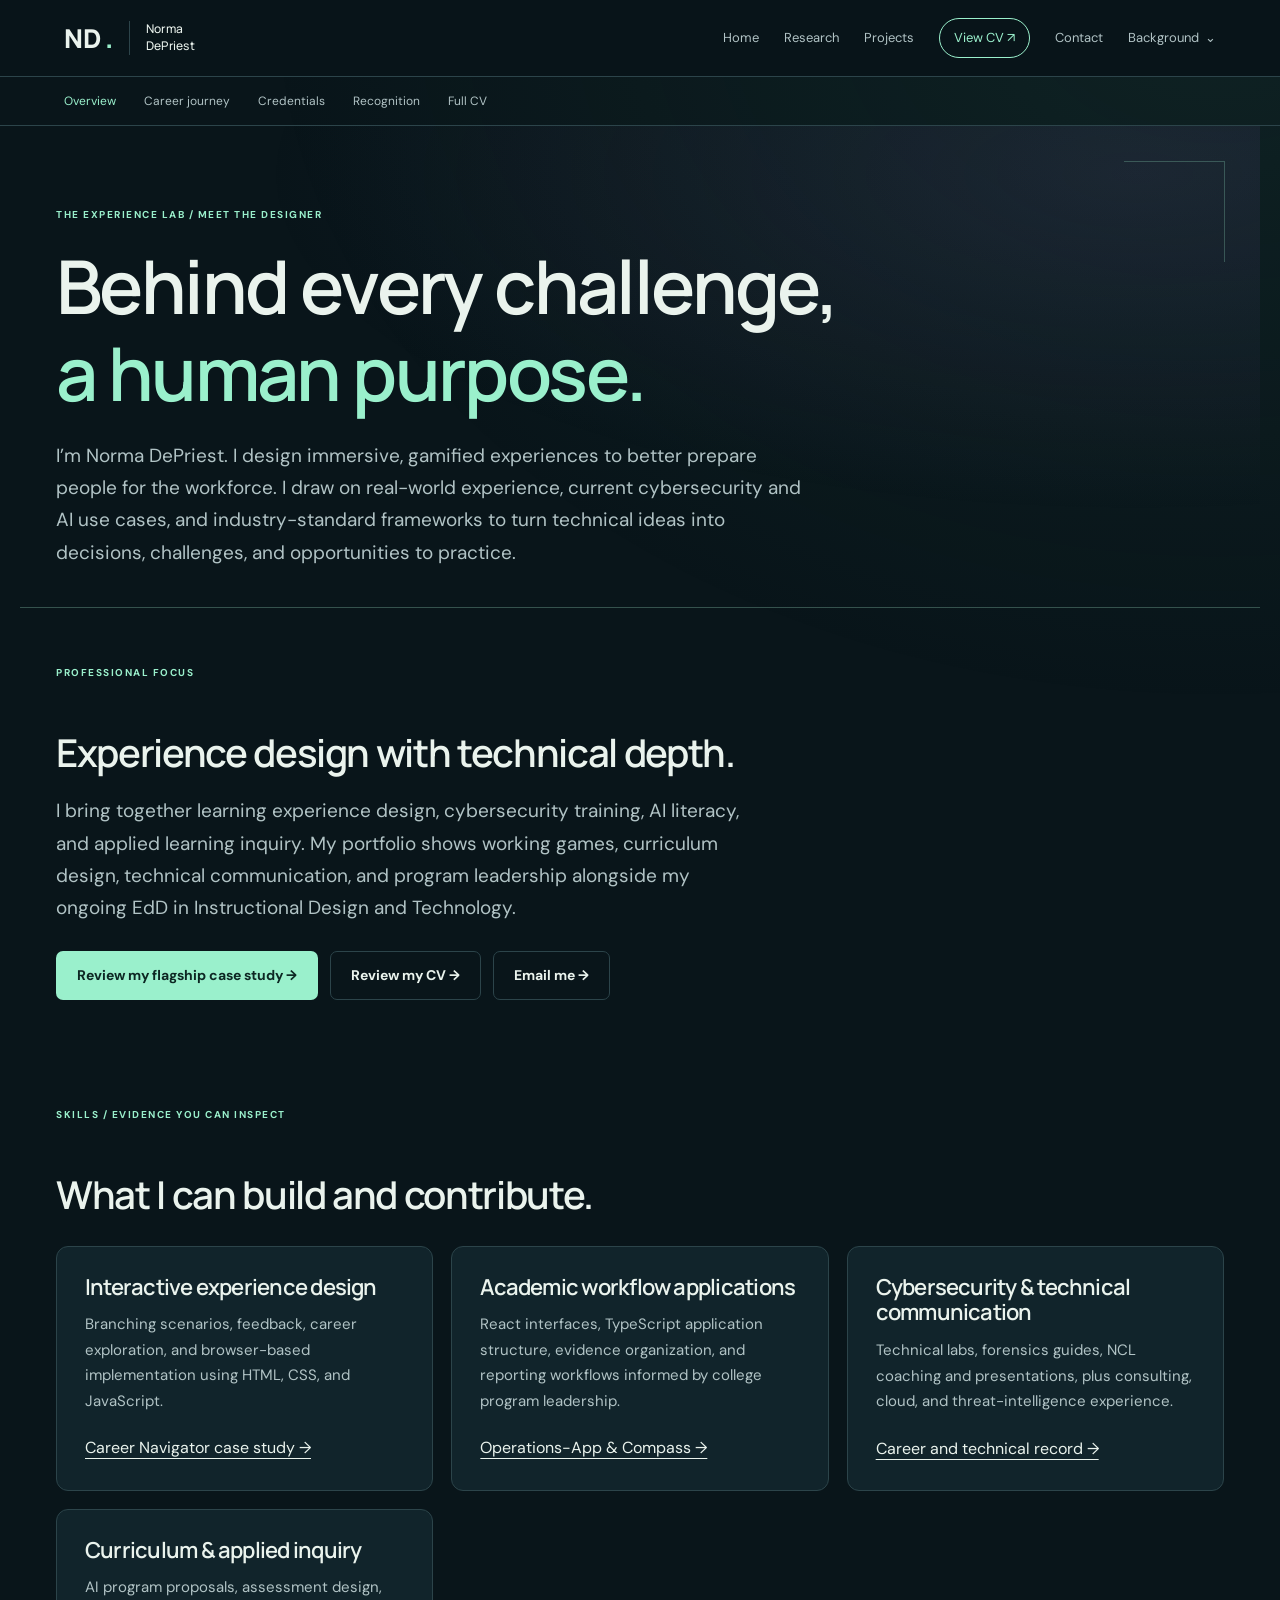
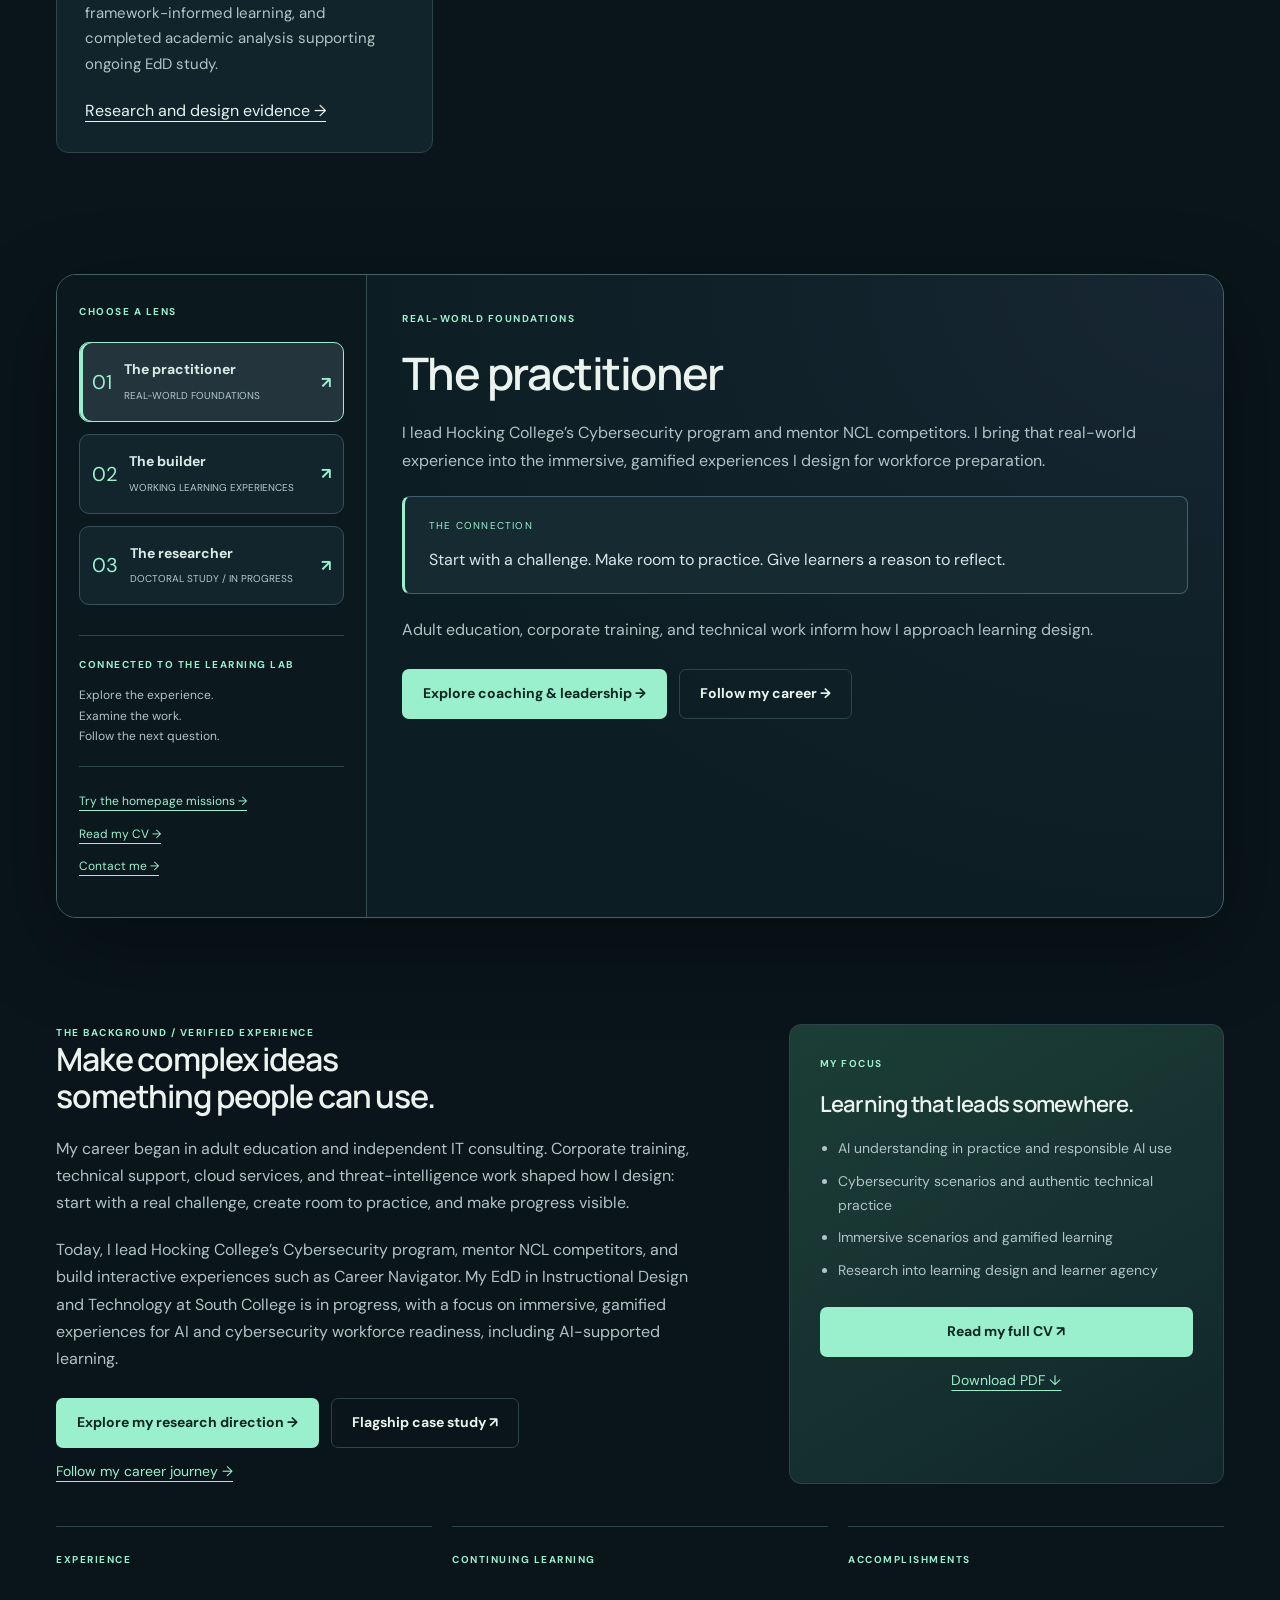
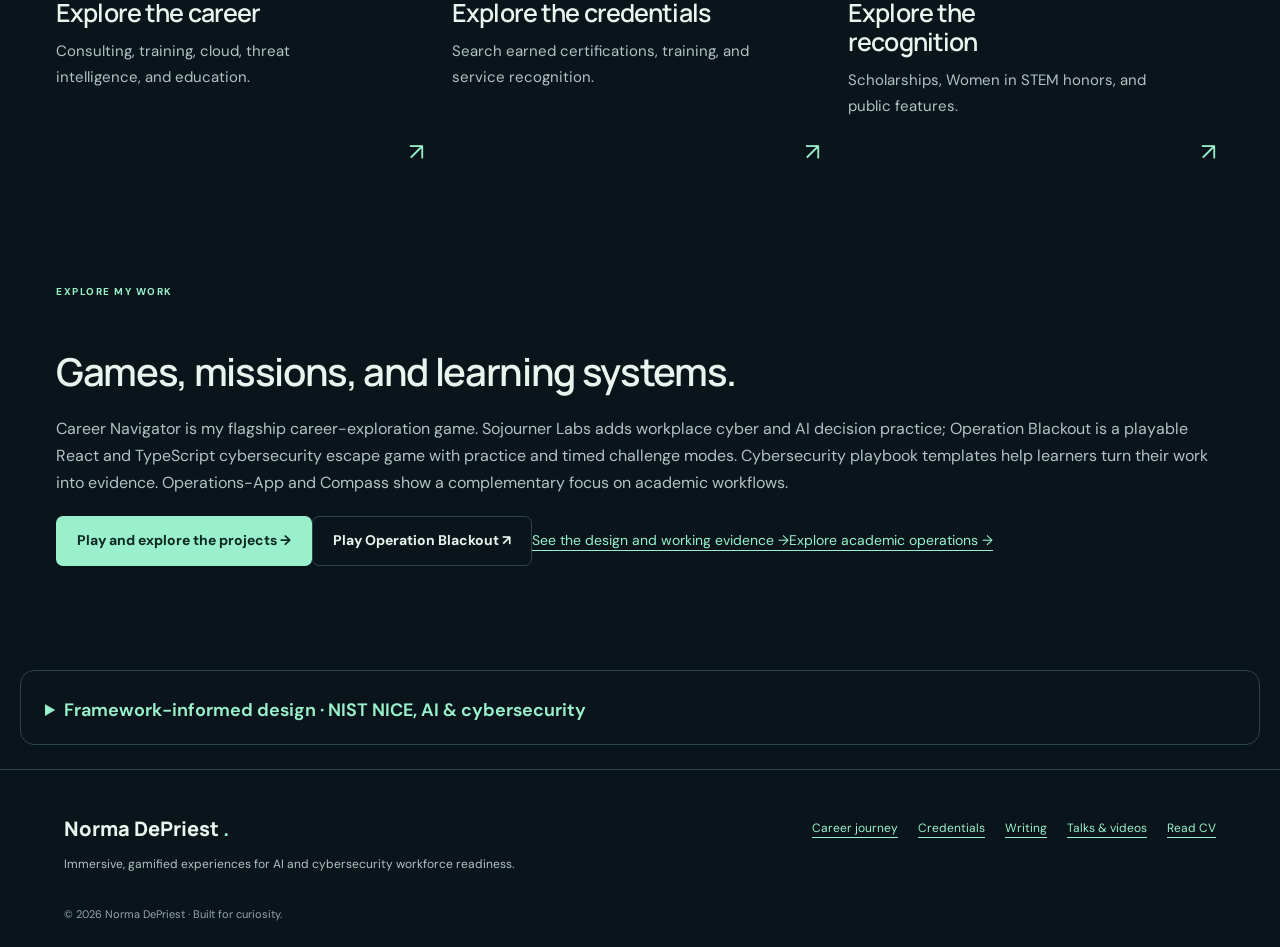
==== commit d4b2501f: "Feature playable Operation Blackout across portfolio and CV" ====
--- a/about.html
+++ b/about.html
@@ -1 +1 @@
-<!doctype html><html lang="en"><head><meta charset="utf-8"><meta name="viewport" content="width=device-width,initial-scale=1"><meta name="description" content="Norma DePriest designs immersive, gamified experiences for workforce readiness, grounded in real-world experience and AI and cybersecurity use cases."><meta name="theme-color" content="#09151a"><title>About | Norma DePriest</title><link rel="stylesheet" href="redesign.css"><link rel="stylesheet" href="learning-lab.css"><link rel="stylesheet" href="lab-pages.css"><link rel="stylesheet" href="hiring-review.css"></head><body><a class="skip" href="#main">Skip to content</a><header class="top"><a class="brand" href="index.html" aria-label="Norma DePriest home">ND<span>.</span><small>Norma DePriest</small></a><button class="menu-toggle" aria-expanded="false" aria-controls="primary-nav">Menu</button><nav id="primary-nav" aria-label="Main navigation"><a href="index.html">Home</a><a href="research.html">Research</a><a href="projects.html">Projects</a><a href="cv.html" class="nav-cv">View CV ↗</a><a href="contact.html">Contact</a><details class="nav-more"><summary>Background</summary><div><a href="about.html" aria-current="page">About</a><a href="experience.html">Career journey</a><a href="credentials.html">Credentials</a><a href="recognition.html">Recognition</a><a href="leadership.html">Leadership</a><a href="writing.html">Writing</a><a href="talks.html">Talks & videos</a></div></details></nav></header><nav class="subnav" aria-label="Professional background"><a href="about.html" aria-current="page">Overview</a><a href="experience.html">Career journey</a><a href="credentials.html">Credentials</a><a href="recognition.html">Recognition</a><a href="cv.html">Full CV</a></nav><main id="main"><div class="page-intro lab-page-intro"><span class="eyebrow">THE EXPERIENCE LAB / MEET THE DESIGNER</span><h1>Behind every challenge,<br><em>a human purpose.</em></h1><p class="intro">I’m Norma DePriest. I design immersive, gamified experiences to better prepare people for the workforce. I draw on real-world experience, current cybersecurity and AI use cases, and industry-standard frameworks to turn technical ideas into decisions, challenges, and opportunities to practice.</p></div><section class="section compact" id="professional-focus"><span class="eyebrow">PROFESSIONAL FOCUS</span><h2>Experience design with technical depth.</h2><p class="section-lead">I bring together learning experience design, cybersecurity training, AI literacy, and applied learning inquiry. My portfolio shows working games, curriculum design, technical communication, and program leadership alongside my ongoing EdD in Instructional Design and Technology.</p><div class="actions"><a class="button" href="career-navigator.html">Review my flagship case study →</a><a class="button ghost" href="cv.html">Review my CV →</a><a class="button ghost" href="mailto:hush1end@gmail.com">Email me →</a></div></section><section class="section compact" id="skills-evidence"><span class="eyebrow">SKILLS / EVIDENCE YOU CAN INSPECT</span><h2>What I can build and contribute.</h2><div class="cards"><article class="card"><h3>Interactive experience design</h3><p>Branching scenarios, feedback, career exploration, and browser-based implementation using HTML, CSS, and JavaScript.</p><a href="career-navigator.html">Career Navigator case study →</a></article><article class="card"><h3>Academic workflow applications</h3><p>React interfaces, TypeScript application structure, evidence organization, and reporting workflows informed by college program leadership.</p><a href="accreditation.html">Operations-App &amp; Compass →</a></article><article class="card"><h3>Cybersecurity &amp; technical communication</h3><p>Technical labs, forensics guides, NCL coaching and presentations, plus consulting, cloud, and threat-intelligence experience.</p><a href="experience.html">Career and technical record →</a></article><article class="card"><h3>Curriculum &amp; applied inquiry</h3><p>AI program proposals, assessment design, framework-informed learning, and completed academic analysis supporting ongoing EdD study.</p><a href="research.html">Research and design evidence →</a></article></div></section><section class="section compact"><div class="lab-shell profile-lab" data-explorer data-theme="cyber"><aside class="mission-rail"><span class="status">CHOOSE A LENS</span><div class="mission-switch" role="group" aria-label="Explore perspective"><button type="button" data-explore="perspective-0" aria-controls="perspective-0"><span class="mission-glyph" aria-hidden="true">01</span><span><strong>The practitioner</strong><small>REAL-WORLD FOUNDATIONS</small></span><b aria-hidden="true">↗</b></button><button type="button" data-explore="perspective-1" aria-controls="perspective-1"><span class="mission-glyph" aria-hidden="true">02</span><span><strong>The builder</strong><small>WORKING LEARNING EXPERIENCES</small></span><b aria-hidden="true">↗</b></button><button type="button" data-explore="perspective-2" aria-controls="perspective-2"><span class="mission-glyph" aria-hidden="true">03</span><span><strong>The researcher</strong><small>DOCTORAL STUDY / IN PROGRESS</small></span><b aria-hidden="true">↗</b></button></div><div class="field-notes"><span class="status">CONNECTED TO THE LEARNING LAB</span><p>Explore the experience.<br>Examine the work.<br>Follow the next question.</p></div><a class="rail-link" href="index.html#learning-lab">Try the homepage missions →</a><a class="rail-link" href="cv.html">Read my CV →</a><a class="rail-link" href="contact.html">Contact me →</a></aside><div class="explore-stage"><section class="explore-panel" id="perspective-0" tabindex="-1"><span class="status">REAL-WORLD FOUNDATIONS</span><h2>The practitioner</h2><p>I lead Hocking College’s Cybersecurity program and mentor NCL competitors. I bring that real-world experience into the immersive, gamified experiences I design for workforce preparation.</p><div class="artifact"><span>THE CONNECTION</span><p>Start with a challenge. Make room to practice. Give learners a reason to reflect.</p></div><p>Adult education, corporate training, and technical work inform how I approach learning design.</p><div class="actions"><a class="button" href="leadership.html">Explore coaching &amp; leadership →</a><a class="button ghost" href="experience.html">Follow my career →</a></div></section><section class="explore-panel" id="perspective-1" tabindex="-1"><span class="status">WORKING LEARNING EXPERIENCES</span><h2>The builder</h2><a class="lens-preview" href="career-navigator.html"><img src="career-navigator-preview.jpg" alt="Career Navigator illustrated game landscape" loading="lazy"><span>Enter the Career Navigator case study ↗</span></a><p>Career Navigator is a functioning career exploration game for high school students. It demonstrates my interest in making learning participatory through story and choice.</p><div class="actions"><a class="button" href="https://hush1e.github.io/sojourner-labs/career-navigator/">Play Career Navigator ↗</a><a class="button ghost" href="projects.html">Explore my games →</a></div></section><section class="explore-panel" id="perspective-2" tabindex="-1"><span class="status">DOCTORAL STUDY / IN PROGRESS</span><h2>The researcher</h2><p>My EdD in Instructional Design and Technology at South College is in progress. My focus is designing immersive, gamified experiences for AI and cybersecurity workforce preparation, including related inquiry into AI-supported learning.</p><div class="artifact"><span>THE QUESTION I BRING</span><p>How can choices, challenges, and feedback support technical understanding and thoughtful action?</p></div><p>Completed academic analysis and working games provide foundations for further inquiry. Proposed evaluations are clearly separated from completed work.</p><a class="button" href="research.html">Explore questions &amp; evidence →</a></section></div></div></section><section class="section compact"><div class="about-grid"><div class="about-story"><span class="status">THE BACKGROUND / VERIFIED EXPERIENCE</span><h2>Make complex ideas<br>something people can use.</h2><p>My career began in adult education and independent IT consulting. Corporate training, technical support, cloud services, and threat-intelligence work shaped how I design: start with a real challenge, create room to practice, and make progress visible.</p><p>Today, I lead Hocking College’s Cybersecurity program, mentor NCL competitors, and build interactive experiences such as Career Navigator. My EdD in Instructional Design and Technology at South College is in progress, with a focus on immersive, gamified experiences for AI and cybersecurity workforce readiness, including AI-supported learning.</p><div class="actions"><a class="button" href="research.html">Explore my research direction →</a><a class="button ghost" href="career-navigator.html">Flagship case study ↗</a></div><a class="inline-link" href="experience.html">Follow my career journey →</a></div><aside class="profile-note"><span class="index">MY FOCUS</span><h3>Learning that leads somewhere.</h3><ul><li>AI understanding in practice and responsible AI use</li><li>Cybersecurity scenarios and authentic technical practice</li><li>Immersive scenarios and gamified learning</li><li>Research into learning design and learner agency</li></ul><a class="button" href="cv.html">Read my full CV ↗</a><a class="inline-link" href="Norma-DePriest-CV.pdf" download>Download PDF ↓</a></aside></div><div class="route-grid"><a class="route-card" href="experience.html"><span class="index">EXPERIENCE</span><h3>Explore the career</h3><p>Consulting, training, cloud, threat intelligence, and education.</p><span class="route-arrow" aria-hidden="true">↗</span></a><a class="route-card" href="credentials.html"><span class="index">CONTINUING LEARNING</span><h3>Explore the credentials</h3><p>Search earned certifications, training, and service recognition.</p><span class="route-arrow" aria-hidden="true">↗</span></a><a class="route-card" href="recognition.html"><span class="index">ACCOMPLISHMENTS</span><h3>Explore the recognition</h3><p>Scholarships, Women in STEM honors, and public features.</p><span class="route-arrow" aria-hidden="true">↗</span></a></div></section><section class="section compact" id="games-and-learning-systems"><span class="eyebrow">EXPLORE MY WORK</span><h2>Games, missions, and learning systems.</h2><p>Career Navigator is my flagship career-exploration game. Sojourner Labs adds workplace cyber and AI decision practice; Operation Blackout demonstrates a React and TypeScript game prototype. Cybersecurity playbook templates help learners turn their work into evidence. Operations-App and Compass show a complementary focus on academic workflows.</p><div class="hero-actions"><a class="button" href="projects.html#career-navigator">Play and explore the projects →</a><a class="button ghost" href="experience-design.html">See the design and working evidence →</a><a class="inline-link" href="accreditation.html">Explore academic operations →</a></div></section><details class="section compact hiring-details" id="framework-informed-design"><summary>Framework-informed design · NIST NICE, AI &amp; cybersecurity</summary><div class="hiring-details-body"><span class="eyebrow">FRAMEWORK-INFORMED EXPERIENCE DESIGN</span><h2>Practice that connects<br>with the workforce.</h2><p class="section-lead">I apply industry-standard AI and cybersecurity frameworks to the immersive, gamified experiences I design, so scenarios, decisions, and feedback connect with the practices people encounter in the workforce.</p><div class="panel"><span class="status">FRAMEWORKS &amp; GUIDANCE I APPLY</span><p>NIST NICE, CSF, RMF, SP 800-53, SP 800-171, AI RMF, and the Generative AI Profile (NIST AI 600-1).</p><p>NICE provides a workforce lens through tasks, knowledge, and skills. AI and cybersecurity risk frameworks and guidance help connect experiences with professional decisions, responsibilities, and safeguards.</p><a class="button ghost" href="research.html#framework-informed-design">Explore my framework-informed approach →</a></div></div></details></main><footer><div><a class="brand" href="index.html">Norma DePriest<span>.</span></a><p>Immersive, gamified experiences for AI and cybersecurity workforce readiness.</p></div><div class="footer-links"><a class="inline-link" href="experience.html">Career journey</a><a class="inline-link" href="credentials.html">Credentials</a><a class="inline-link" href="writing.html">Writing</a><a class="inline-link" href="talks.html">Talks & videos</a><a class="inline-link" href="cv.html">Read CV</a></div><small>© <span id="year">2026</span> Norma DePriest · Built for curiosity.</small></footer><script src="app.js" defer></script><script src="lab-pages.js" defer></script></body></html>
+<!doctype html><html lang="en"><head><meta charset="utf-8"><meta name="viewport" content="width=device-width,initial-scale=1"><meta name="description" content="Norma DePriest designs immersive, gamified experiences for workforce readiness, grounded in real-world experience and AI and cybersecurity use cases."><meta name="theme-color" content="#09151a"><title>About | Norma DePriest</title><link rel="stylesheet" href="redesign.css"><link rel="stylesheet" href="learning-lab.css"><link rel="stylesheet" href="lab-pages.css"><link rel="stylesheet" href="hiring-review.css"></head><body><a class="skip" href="#main">Skip to content</a><header class="top"><a class="brand" href="index.html" aria-label="Norma DePriest home">ND<span>.</span><small>Norma DePriest</small></a><button class="menu-toggle" aria-expanded="false" aria-controls="primary-nav">Menu</button><nav id="primary-nav" aria-label="Main navigation"><a href="index.html">Home</a><a href="research.html">Research</a><a href="projects.html">Projects</a><a href="cv.html" class="nav-cv">View CV ↗</a><a href="contact.html">Contact</a><details class="nav-more"><summary>Background</summary><div><a href="about.html" aria-current="page">About</a><a href="experience.html">Career journey</a><a href="credentials.html">Credentials</a><a href="recognition.html">Recognition</a><a href="leadership.html">Leadership</a><a href="writing.html">Writing</a><a href="talks.html">Talks & videos</a></div></details></nav></header><nav class="subnav" aria-label="Professional background"><a href="about.html" aria-current="page">Overview</a><a href="experience.html">Career journey</a><a href="credentials.html">Credentials</a><a href="recognition.html">Recognition</a><a href="cv.html">Full CV</a></nav><main id="main"><div class="page-intro lab-page-intro"><span class="eyebrow">THE EXPERIENCE LAB / MEET THE DESIGNER</span><h1>Behind every challenge,<br><em>a human purpose.</em></h1><p class="intro">I’m Norma DePriest. I design immersive, gamified experiences to better prepare people for the workforce. I draw on real-world experience, current cybersecurity and AI use cases, and industry-standard frameworks to turn technical ideas into decisions, challenges, and opportunities to practice.</p></div><section class="section compact" id="professional-focus"><span class="eyebrow">PROFESSIONAL FOCUS</span><h2>Experience design with technical depth.</h2><p class="section-lead">I bring together learning experience design, cybersecurity training, AI literacy, and applied learning inquiry. My portfolio shows working games, curriculum design, technical communication, and program leadership alongside my ongoing EdD in Instructional Design and Technology.</p><div class="actions"><a class="button" href="career-navigator.html">Review my flagship case study →</a><a class="button ghost" href="cv.html">Review my CV →</a><a class="button ghost" href="mailto:hush1end@gmail.com">Email me →</a></div></section><section class="section compact" id="skills-evidence"><span class="eyebrow">SKILLS / EVIDENCE YOU CAN INSPECT</span><h2>What I can build and contribute.</h2><div class="cards"><article class="card"><h3>Interactive experience design</h3><p>Branching scenarios, feedback, career exploration, and browser-based implementation using HTML, CSS, and JavaScript.</p><a href="career-navigator.html">Career Navigator case study →</a></article><article class="card"><h3>Academic workflow applications</h3><p>React interfaces, TypeScript application structure, evidence organization, and reporting workflows informed by college program leadership.</p><a href="accreditation.html">Operations-App &amp; Compass →</a></article><article class="card"><h3>Cybersecurity &amp; technical communication</h3><p>Technical labs, forensics guides, NCL coaching and presentations, plus consulting, cloud, and threat-intelligence experience.</p><a href="experience.html">Career and technical record →</a></article><article class="card"><h3>Curriculum &amp; applied inquiry</h3><p>AI program proposals, assessment design, framework-informed learning, and completed academic analysis supporting ongoing EdD study.</p><a href="research.html">Research and design evidence →</a></article></div></section><section class="section compact"><div class="lab-shell profile-lab" data-explorer data-theme="cyber"><aside class="mission-rail"><span class="status">CHOOSE A LENS</span><div class="mission-switch" role="group" aria-label="Explore perspective"><button type="button" data-explore="perspective-0" aria-controls="perspective-0"><span class="mission-glyph" aria-hidden="true">01</span><span><strong>The practitioner</strong><small>REAL-WORLD FOUNDATIONS</small></span><b aria-hidden="true">↗</b></button><button type="button" data-explore="perspective-1" aria-controls="perspective-1"><span class="mission-glyph" aria-hidden="true">02</span><span><strong>The builder</strong><small>WORKING LEARNING EXPERIENCES</small></span><b aria-hidden="true">↗</b></button><button type="button" data-explore="perspective-2" aria-controls="perspective-2"><span class="mission-glyph" aria-hidden="true">03</span><span><strong>The researcher</strong><small>DOCTORAL STUDY / IN PROGRESS</small></span><b aria-hidden="true">↗</b></button></div><div class="field-notes"><span class="status">CONNECTED TO THE LEARNING LAB</span><p>Explore the experience.<br>Examine the work.<br>Follow the next question.</p></div><a class="rail-link" href="index.html#learning-lab">Try the homepage missions →</a><a class="rail-link" href="cv.html">Read my CV →</a><a class="rail-link" href="contact.html">Contact me →</a></aside><div class="explore-stage"><section class="explore-panel" id="perspective-0" tabindex="-1"><span class="status">REAL-WORLD FOUNDATIONS</span><h2>The practitioner</h2><p>I lead Hocking College’s Cybersecurity program and mentor NCL competitors. I bring that real-world experience into the immersive, gamified experiences I design for workforce preparation.</p><div class="artifact"><span>THE CONNECTION</span><p>Start with a challenge. Make room to practice. Give learners a reason to reflect.</p></div><p>Adult education, corporate training, and technical work inform how I approach learning design.</p><div class="actions"><a class="button" href="leadership.html">Explore coaching &amp; leadership →</a><a class="button ghost" href="experience.html">Follow my career →</a></div></section><section class="explore-panel" id="perspective-1" tabindex="-1"><span class="status">WORKING LEARNING EXPERIENCES</span><h2>The builder</h2><a class="lens-preview" href="career-navigator.html"><img src="career-navigator-preview.jpg" alt="Career Navigator illustrated game landscape" loading="lazy"><span>Enter the Career Navigator case study ↗</span></a><p>Career Navigator is a functioning career exploration game for high school students. It demonstrates my interest in making learning participatory through story and choice.</p><div class="actions"><a class="button" href="https://hush1e.github.io/sojourner-labs/career-navigator/">Play Career Navigator ↗</a><a class="button ghost" href="projects.html">Explore my games →</a></div></section><section class="explore-panel" id="perspective-2" tabindex="-1"><span class="status">DOCTORAL STUDY / IN PROGRESS</span><h2>The researcher</h2><p>My EdD in Instructional Design and Technology at South College is in progress. My focus is designing immersive, gamified experiences for AI and cybersecurity workforce preparation, including related inquiry into AI-supported learning.</p><div class="artifact"><span>THE QUESTION I BRING</span><p>How can choices, challenges, and feedback support technical understanding and thoughtful action?</p></div><p>Completed academic analysis and working games provide foundations for further inquiry. Proposed evaluations are clearly separated from completed work.</p><a class="button" href="research.html">Explore questions &amp; evidence →</a></section></div></div></section><section class="section compact"><div class="about-grid"><div class="about-story"><span class="status">THE BACKGROUND / VERIFIED EXPERIENCE</span><h2>Make complex ideas<br>something people can use.</h2><p>My career began in adult education and independent IT consulting. Corporate training, technical support, cloud services, and threat-intelligence work shaped how I design: start with a real challenge, create room to practice, and make progress visible.</p><p>Today, I lead Hocking College’s Cybersecurity program, mentor NCL competitors, and build interactive experiences such as Career Navigator. My EdD in Instructional Design and Technology at South College is in progress, with a focus on immersive, gamified experiences for AI and cybersecurity workforce readiness, including AI-supported learning.</p><div class="actions"><a class="button" href="research.html">Explore my research direction →</a><a class="button ghost" href="career-navigator.html">Flagship case study ↗</a></div><a class="inline-link" href="experience.html">Follow my career journey →</a></div><aside class="profile-note"><span class="index">MY FOCUS</span><h3>Learning that leads somewhere.</h3><ul><li>AI understanding in practice and responsible AI use</li><li>Cybersecurity scenarios and authentic technical practice</li><li>Immersive scenarios and gamified learning</li><li>Research into learning design and learner agency</li></ul><a class="button" href="cv.html">Read my full CV ↗</a><a class="inline-link" href="Norma-DePriest-CV.pdf" download>Download PDF ↓</a></aside></div><div class="route-grid"><a class="route-card" href="experience.html"><span class="index">EXPERIENCE</span><h3>Explore the career</h3><p>Consulting, training, cloud, threat intelligence, and education.</p><span class="route-arrow" aria-hidden="true">↗</span></a><a class="route-card" href="credentials.html"><span class="index">CONTINUING LEARNING</span><h3>Explore the credentials</h3><p>Search earned certifications, training, and service recognition.</p><span class="route-arrow" aria-hidden="true">↗</span></a><a class="route-card" href="recognition.html"><span class="index">ACCOMPLISHMENTS</span><h3>Explore the recognition</h3><p>Scholarships, Women in STEM honors, and public features.</p><span class="route-arrow" aria-hidden="true">↗</span></a></div></section><section class="section compact" id="games-and-learning-systems"><span class="eyebrow">EXPLORE MY WORK</span><h2>Games, missions, and learning systems.</h2><p>Career Navigator is my flagship career-exploration game. Sojourner Labs adds workplace cyber and AI decision practice; Operation Blackout is a playable React and TypeScript cybersecurity escape game with practice and timed challenge modes. Cybersecurity playbook templates help learners turn their work into evidence. Operations-App and Compass show a complementary focus on academic workflows.</p><div class="hero-actions"><a class="button" href="projects.html#career-navigator">Play and explore the projects →</a><a class="button ghost" href="https://hush1e.github.io/operation-blackout/">Play Operation Blackout ↗</a><a class="inline-link" href="experience-design.html">See the design and working evidence →</a><a class="inline-link" href="accreditation.html">Explore academic operations →</a></div></section><details class="section compact hiring-details" id="framework-informed-design"><summary>Framework-informed design · NIST NICE, AI &amp; cybersecurity</summary><div class="hiring-details-body"><span class="eyebrow">FRAMEWORK-INFORMED EXPERIENCE DESIGN</span><h2>Practice that connects<br>with the workforce.</h2><p class="section-lead">I apply industry-standard AI and cybersecurity frameworks to the immersive, gamified experiences I design, so scenarios, decisions, and feedback connect with the practices people encounter in the workforce.</p><div class="panel"><span class="status">FRAMEWORKS &amp; GUIDANCE I APPLY</span><p>NIST NICE, CSF, RMF, SP 800-53, SP 800-171, AI RMF, and the Generative AI Profile (NIST AI 600-1).</p><p>NICE provides a workforce lens through tasks, knowledge, and skills. AI and cybersecurity risk frameworks and guidance help connect experiences with professional decisions, responsibilities, and safeguards.</p><a class="button ghost" href="research.html#framework-informed-design">Explore my framework-informed approach →</a></div></div></details></main><footer><div><a class="brand" href="index.html">Norma DePriest<span>.</span></a><p>Immersive, gamified experiences for AI and cybersecurity workforce readiness.</p></div><div class="footer-links"><a class="inline-link" href="experience.html">Career journey</a><a class="inline-link" href="credentials.html">Credentials</a><a class="inline-link" href="writing.html">Writing</a><a class="inline-link" href="talks.html">Talks & videos</a><a class="inline-link" href="cv.html">Read CV</a></div><small>© <span id="year">2026</span> Norma DePriest · Built for curiosity.</small></footer><script src="app.js" defer></script><script src="lab-pages.js" defer></script></body></html>
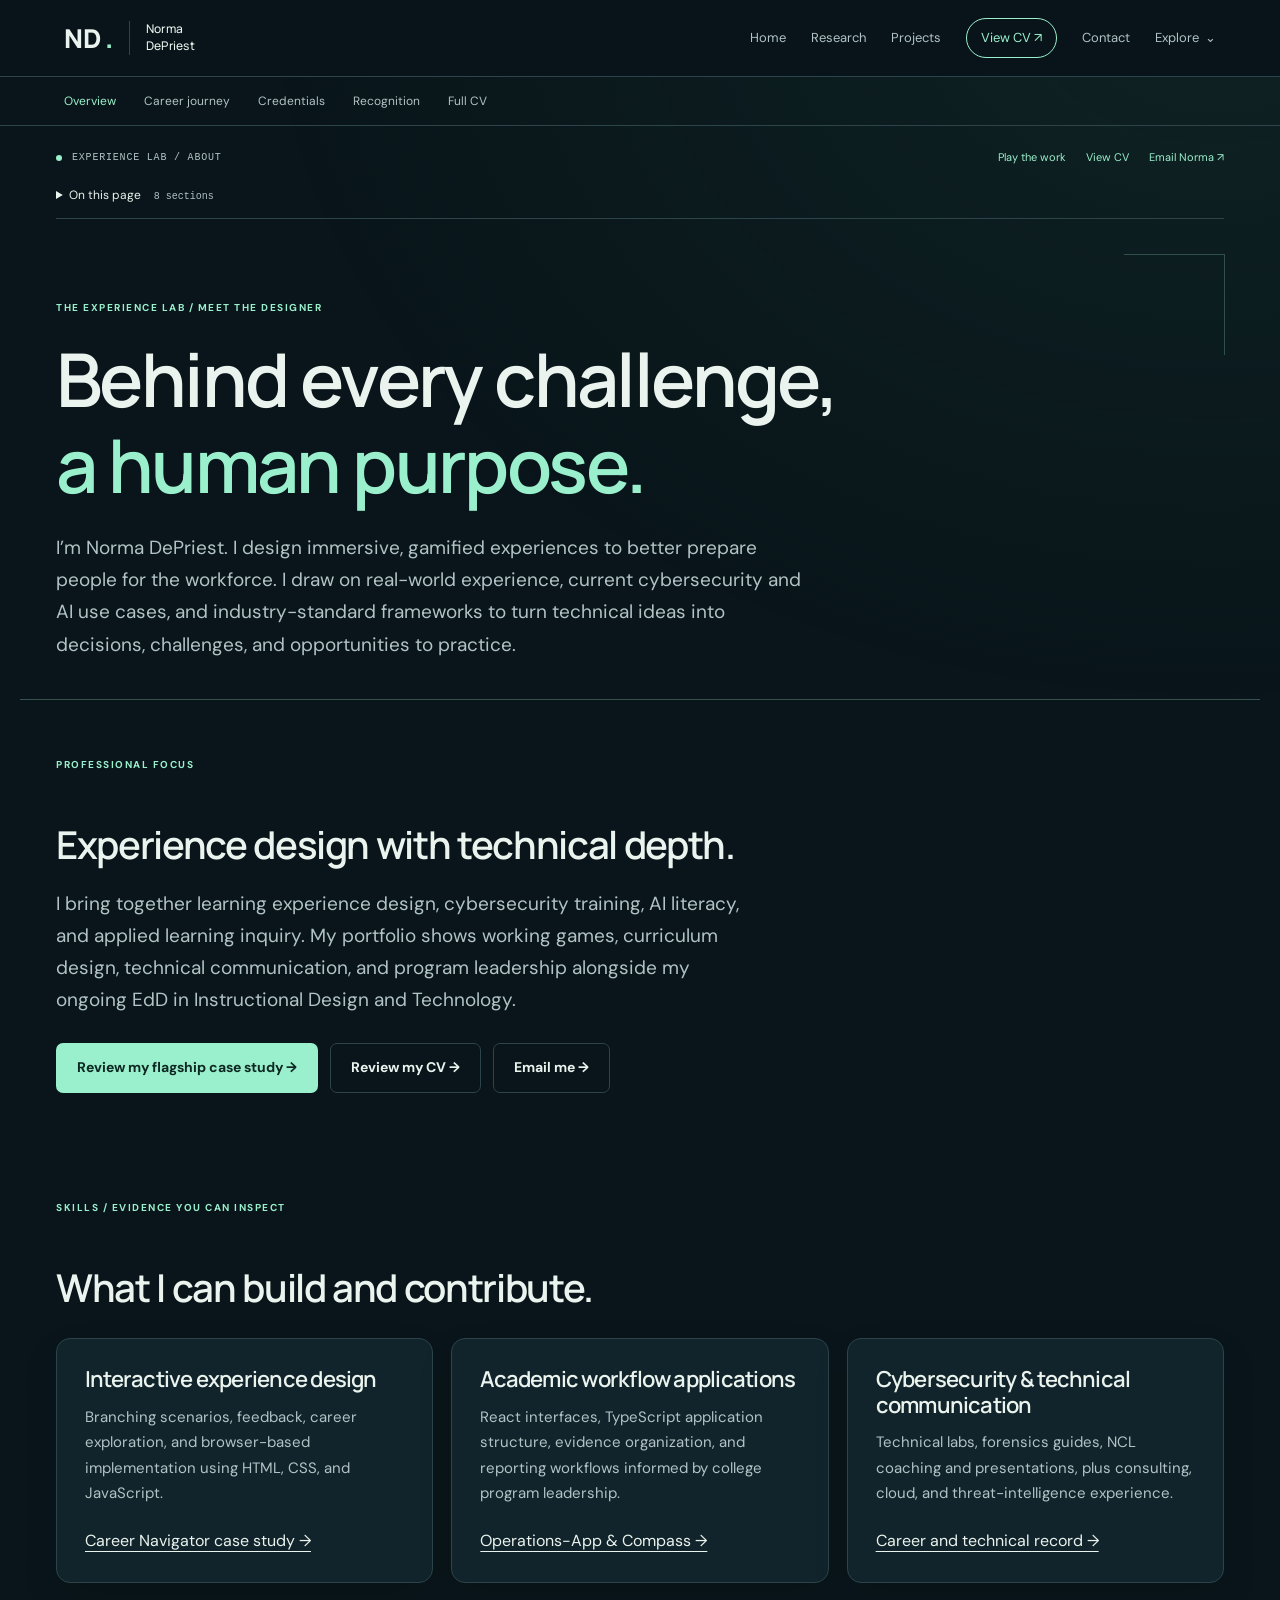
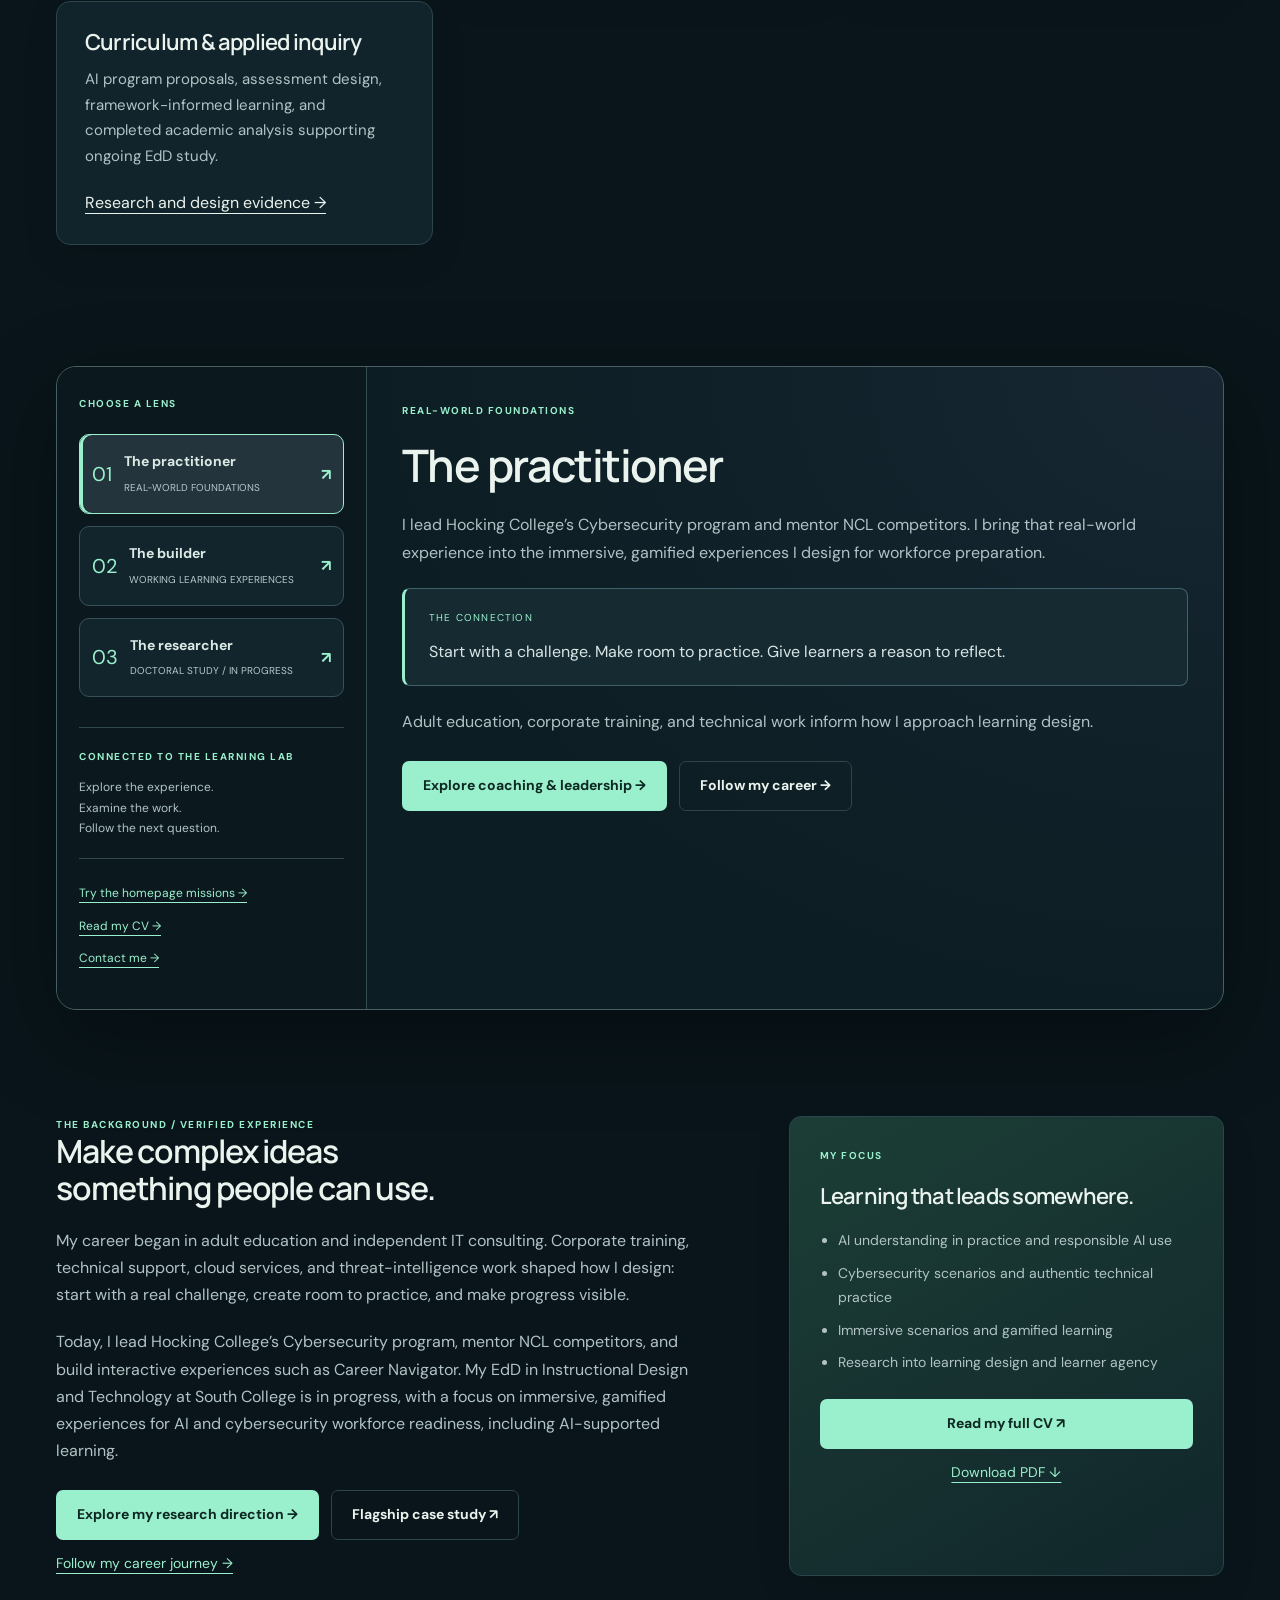
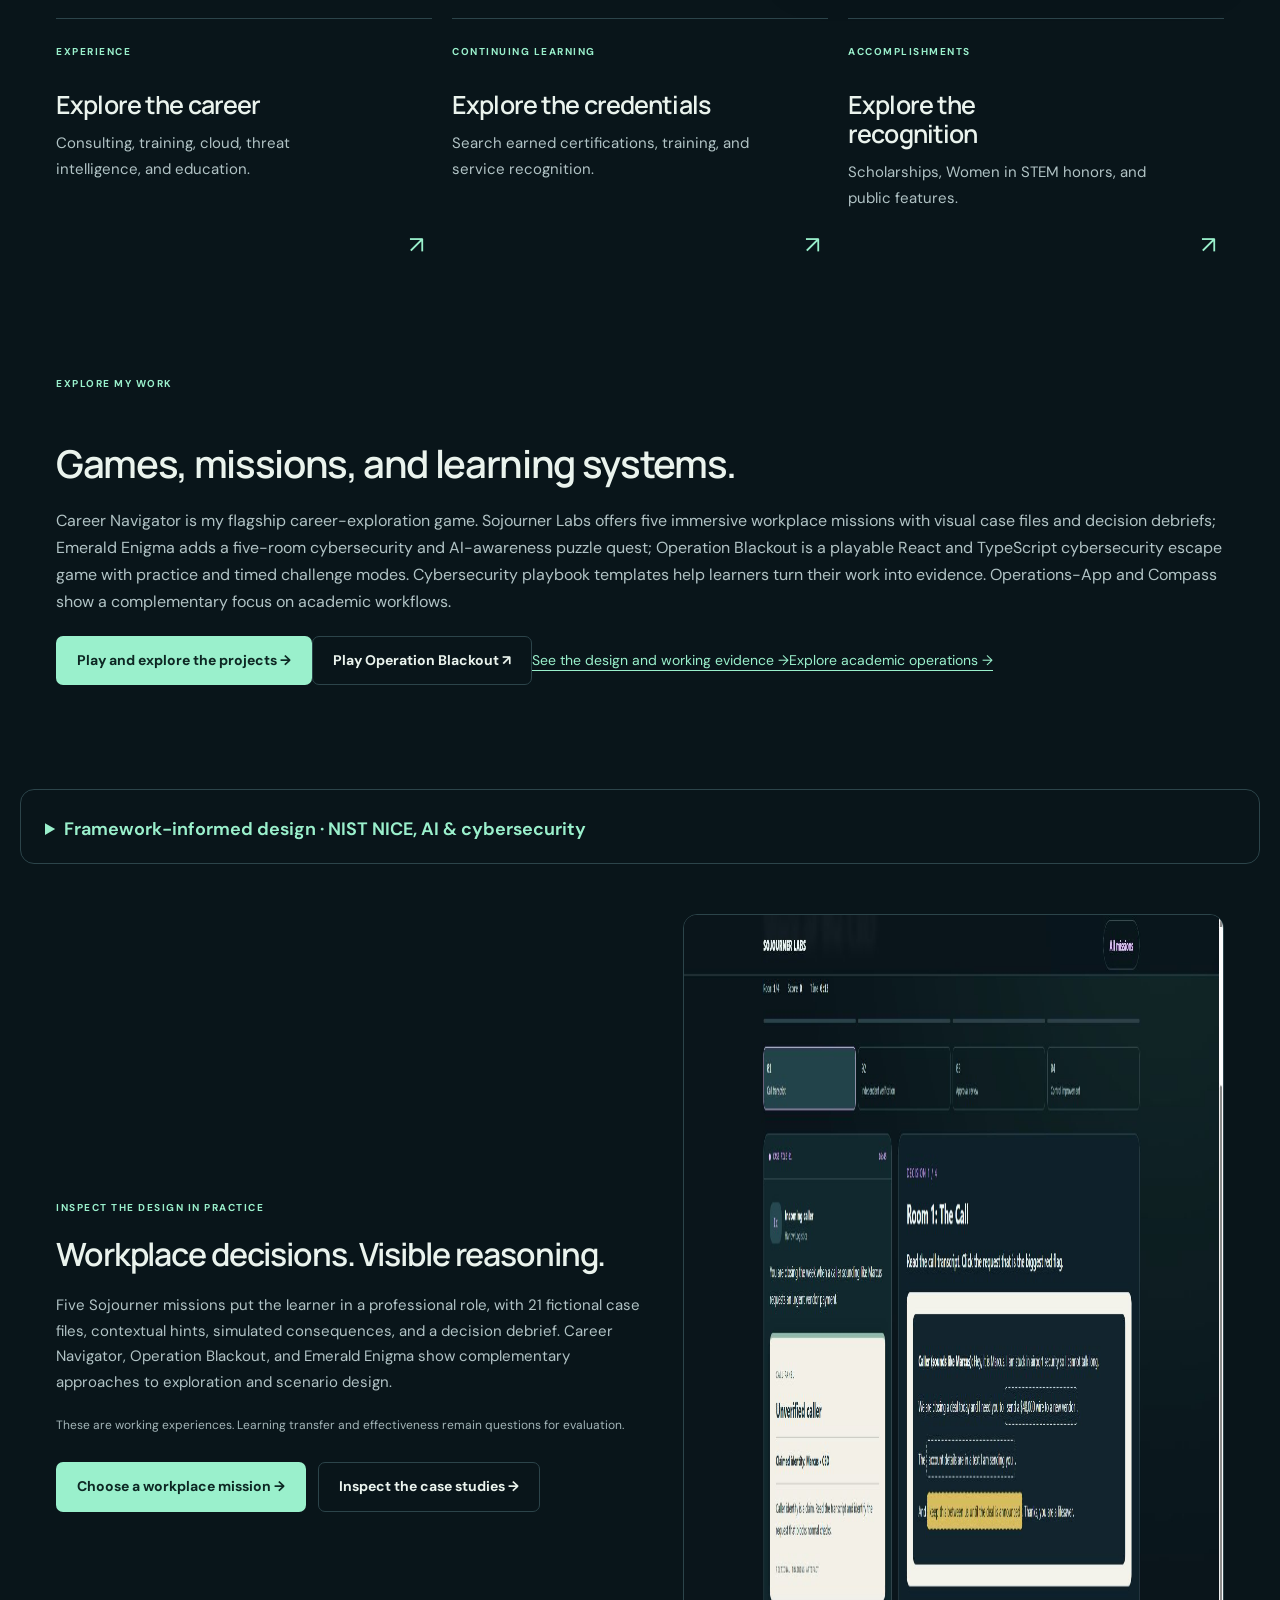
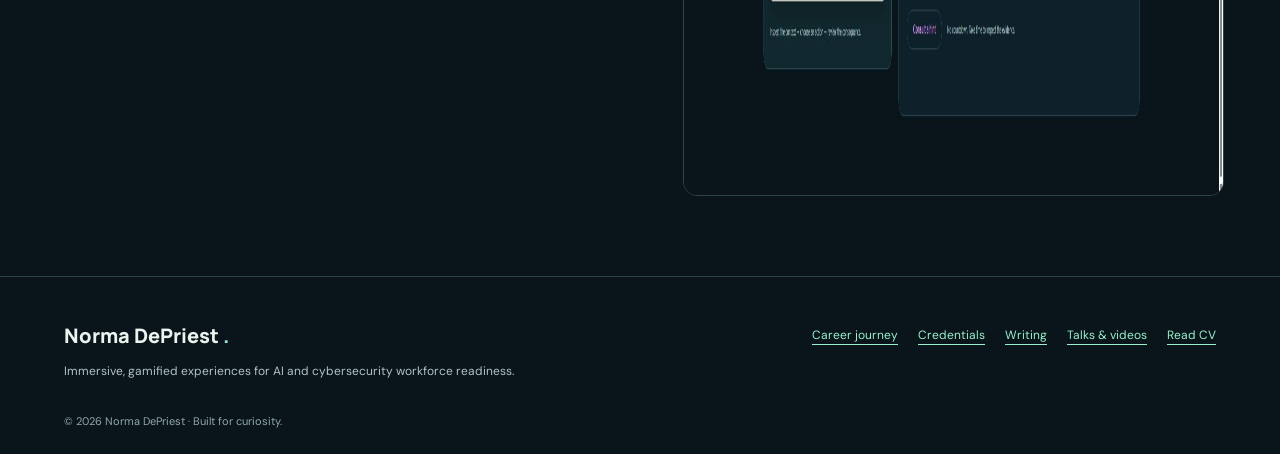
==== commit 070f7563: "Unify the complete experience lab portfolio and current CV" ====
--- a/about.html
+++ b/about.html
@@ -1 +1 @@
-<!doctype html><html lang="en"><head><meta charset="utf-8"><meta name="viewport" content="width=device-width,initial-scale=1"><meta name="description" content="Norma DePriest designs immersive, gamified experiences for workforce readiness, grounded in real-world experience and AI and cybersecurity use cases."><meta name="theme-color" content="#09151a"><title>About | Norma DePriest</title><link rel="stylesheet" href="redesign.css"><link rel="stylesheet" href="learning-lab.css"><link rel="stylesheet" href="lab-pages.css"><link rel="stylesheet" href="hiring-review.css"></head><body><a class="skip" href="#main">Skip to content</a><header class="top"><a class="brand" href="index.html" aria-label="Norma DePriest home">ND<span>.</span><small>Norma DePriest</small></a><button class="menu-toggle" aria-expanded="false" aria-controls="primary-nav">Menu</button><nav id="primary-nav" aria-label="Main navigation"><a href="index.html">Home</a><a href="research.html">Research</a><a href="projects.html">Projects</a><a href="cv.html" class="nav-cv">View CV ↗</a><a href="contact.html">Contact</a><details class="nav-more"><summary>Background</summary><div><a href="about.html" aria-current="page">About</a><a href="experience.html">Career journey</a><a href="credentials.html">Credentials</a><a href="recognition.html">Recognition</a><a href="leadership.html">Leadership</a><a href="writing.html">Writing</a><a href="talks.html">Talks & videos</a></div></details></nav></header><nav class="subnav" aria-label="Professional background"><a href="about.html" aria-current="page">Overview</a><a href="experience.html">Career journey</a><a href="credentials.html">Credentials</a><a href="recognition.html">Recognition</a><a href="cv.html">Full CV</a></nav><main id="main"><div class="page-intro lab-page-intro"><span class="eyebrow">THE EXPERIENCE LAB / MEET THE DESIGNER</span><h1>Behind every challenge,<br><em>a human purpose.</em></h1><p class="intro">I’m Norma DePriest. I design immersive, gamified experiences to better prepare people for the workforce. I draw on real-world experience, current cybersecurity and AI use cases, and industry-standard frameworks to turn technical ideas into decisions, challenges, and opportunities to practice.</p></div><section class="section compact" id="professional-focus"><span class="eyebrow">PROFESSIONAL FOCUS</span><h2>Experience design with technical depth.</h2><p class="section-lead">I bring together learning experience design, cybersecurity training, AI literacy, and applied learning inquiry. My portfolio shows working games, curriculum design, technical communication, and program leadership alongside my ongoing EdD in Instructional Design and Technology.</p><div class="actions"><a class="button" href="career-navigator.html">Review my flagship case study →</a><a class="button ghost" href="cv.html">Review my CV →</a><a class="button ghost" href="mailto:hush1end@gmail.com">Email me →</a></div></section><section class="section compact" id="skills-evidence"><span class="eyebrow">SKILLS / EVIDENCE YOU CAN INSPECT</span><h2>What I can build and contribute.</h2><div class="cards"><article class="card"><h3>Interactive experience design</h3><p>Branching scenarios, feedback, career exploration, and browser-based implementation using HTML, CSS, and JavaScript.</p><a href="career-navigator.html">Career Navigator case study →</a></article><article class="card"><h3>Academic workflow applications</h3><p>React interfaces, TypeScript application structure, evidence organization, and reporting workflows informed by college program leadership.</p><a href="accreditation.html">Operations-App &amp; Compass →</a></article><article class="card"><h3>Cybersecurity &amp; technical communication</h3><p>Technical labs, forensics guides, NCL coaching and presentations, plus consulting, cloud, and threat-intelligence experience.</p><a href="experience.html">Career and technical record →</a></article><article class="card"><h3>Curriculum &amp; applied inquiry</h3><p>AI program proposals, assessment design, framework-informed learning, and completed academic analysis supporting ongoing EdD study.</p><a href="research.html">Research and design evidence →</a></article></div></section><section class="section compact"><div class="lab-shell profile-lab" data-explorer data-theme="cyber"><aside class="mission-rail"><span class="status">CHOOSE A LENS</span><div class="mission-switch" role="group" aria-label="Explore perspective"><button type="button" data-explore="perspective-0" aria-controls="perspective-0"><span class="mission-glyph" aria-hidden="true">01</span><span><strong>The practitioner</strong><small>REAL-WORLD FOUNDATIONS</small></span><b aria-hidden="true">↗</b></button><button type="button" data-explore="perspective-1" aria-controls="perspective-1"><span class="mission-glyph" aria-hidden="true">02</span><span><strong>The builder</strong><small>WORKING LEARNING EXPERIENCES</small></span><b aria-hidden="true">↗</b></button><button type="button" data-explore="perspective-2" aria-controls="perspective-2"><span class="mission-glyph" aria-hidden="true">03</span><span><strong>The researcher</strong><small>DOCTORAL STUDY / IN PROGRESS</small></span><b aria-hidden="true">↗</b></button></div><div class="field-notes"><span class="status">CONNECTED TO THE LEARNING LAB</span><p>Explore the experience.<br>Examine the work.<br>Follow the next question.</p></div><a class="rail-link" href="index.html#learning-lab">Try the homepage missions →</a><a class="rail-link" href="cv.html">Read my CV →</a><a class="rail-link" href="contact.html">Contact me →</a></aside><div class="explore-stage"><section class="explore-panel" id="perspective-0" tabindex="-1"><span class="status">REAL-WORLD FOUNDATIONS</span><h2>The practitioner</h2><p>I lead Hocking College’s Cybersecurity program and mentor NCL competitors. I bring that real-world experience into the immersive, gamified experiences I design for workforce preparation.</p><div class="artifact"><span>THE CONNECTION</span><p>Start with a challenge. Make room to practice. Give learners a reason to reflect.</p></div><p>Adult education, corporate training, and technical work inform how I approach learning design.</p><div class="actions"><a class="button" href="leadership.html">Explore coaching &amp; leadership →</a><a class="button ghost" href="experience.html">Follow my career →</a></div></section><section class="explore-panel" id="perspective-1" tabindex="-1"><span class="status">WORKING LEARNING EXPERIENCES</span><h2>The builder</h2><a class="lens-preview" href="career-navigator.html"><img src="career-navigator-preview.jpg" alt="Career Navigator illustrated game landscape" loading="lazy"><span>Enter the Career Navigator case study ↗</span></a><p>Career Navigator is a functioning career exploration game for high school students. It demonstrates my interest in making learning participatory through story and choice.</p><div class="actions"><a class="button" href="https://hush1e.github.io/sojourner-labs/career-navigator/">Play Career Navigator ↗</a><a class="button ghost" href="projects.html">Explore my games →</a></div></section><section class="explore-panel" id="perspective-2" tabindex="-1"><span class="status">DOCTORAL STUDY / IN PROGRESS</span><h2>The researcher</h2><p>My EdD in Instructional Design and Technology at South College is in progress. My focus is designing immersive, gamified experiences for AI and cybersecurity workforce preparation, including related inquiry into AI-supported learning.</p><div class="artifact"><span>THE QUESTION I BRING</span><p>How can choices, challenges, and feedback support technical understanding and thoughtful action?</p></div><p>Completed academic analysis and working games provide foundations for further inquiry. Proposed evaluations are clearly separated from completed work.</p><a class="button" href="research.html">Explore questions &amp; evidence →</a></section></div></div></section><section class="section compact"><div class="about-grid"><div class="about-story"><span class="status">THE BACKGROUND / VERIFIED EXPERIENCE</span><h2>Make complex ideas<br>something people can use.</h2><p>My career began in adult education and independent IT consulting. Corporate training, technical support, cloud services, and threat-intelligence work shaped how I design: start with a real challenge, create room to practice, and make progress visible.</p><p>Today, I lead Hocking College’s Cybersecurity program, mentor NCL competitors, and build interactive experiences such as Career Navigator. My EdD in Instructional Design and Technology at South College is in progress, with a focus on immersive, gamified experiences for AI and cybersecurity workforce readiness, including AI-supported learning.</p><div class="actions"><a class="button" href="research.html">Explore my research direction →</a><a class="button ghost" href="career-navigator.html">Flagship case study ↗</a></div><a class="inline-link" href="experience.html">Follow my career journey →</a></div><aside class="profile-note"><span class="index">MY FOCUS</span><h3>Learning that leads somewhere.</h3><ul><li>AI understanding in practice and responsible AI use</li><li>Cybersecurity scenarios and authentic technical practice</li><li>Immersive scenarios and gamified learning</li><li>Research into learning design and learner agency</li></ul><a class="button" href="cv.html">Read my full CV ↗</a><a class="inline-link" href="Norma-DePriest-CV.pdf" download>Download PDF ↓</a></aside></div><div class="route-grid"><a class="route-card" href="experience.html"><span class="index">EXPERIENCE</span><h3>Explore the career</h3><p>Consulting, training, cloud, threat intelligence, and education.</p><span class="route-arrow" aria-hidden="true">↗</span></a><a class="route-card" href="credentials.html"><span class="index">CONTINUING LEARNING</span><h3>Explore the credentials</h3><p>Search earned certifications, training, and service recognition.</p><span class="route-arrow" aria-hidden="true">↗</span></a><a class="route-card" href="recognition.html"><span class="index">ACCOMPLISHMENTS</span><h3>Explore the recognition</h3><p>Scholarships, Women in STEM honors, and public features.</p><span class="route-arrow" aria-hidden="true">↗</span></a></div></section><section class="section compact" id="games-and-learning-systems"><span class="eyebrow">EXPLORE MY WORK</span><h2>Games, missions, and learning systems.</h2><p>Career Navigator is my flagship career-exploration game. Sojourner Labs adds workplace cyber and AI decision practice; Operation Blackout is a playable React and TypeScript cybersecurity escape game with practice and timed challenge modes. Cybersecurity playbook templates help learners turn their work into evidence. Operations-App and Compass show a complementary focus on academic workflows.</p><div class="hero-actions"><a class="button" href="projects.html#career-navigator">Play and explore the projects →</a><a class="button ghost" href="https://hush1e.github.io/operation-blackout/">Play Operation Blackout ↗</a><a class="inline-link" href="experience-design.html">See the design and working evidence →</a><a class="inline-link" href="accreditation.html">Explore academic operations →</a></div></section><details class="section compact hiring-details" id="framework-informed-design"><summary>Framework-informed design · NIST NICE, AI &amp; cybersecurity</summary><div class="hiring-details-body"><span class="eyebrow">FRAMEWORK-INFORMED EXPERIENCE DESIGN</span><h2>Practice that connects<br>with the workforce.</h2><p class="section-lead">I apply industry-standard AI and cybersecurity frameworks to the immersive, gamified experiences I design, so scenarios, decisions, and feedback connect with the practices people encounter in the workforce.</p><div class="panel"><span class="status">FRAMEWORKS &amp; GUIDANCE I APPLY</span><p>NIST NICE, CSF, RMF, SP 800-53, SP 800-171, AI RMF, and the Generative AI Profile (NIST AI 600-1).</p><p>NICE provides a workforce lens through tasks, knowledge, and skills. AI and cybersecurity risk frameworks and guidance help connect experiences with professional decisions, responsibilities, and safeguards.</p><a class="button ghost" href="research.html#framework-informed-design">Explore my framework-informed approach →</a></div></div></details></main><footer><div><a class="brand" href="index.html">Norma DePriest<span>.</span></a><p>Immersive, gamified experiences for AI and cybersecurity workforce readiness.</p></div><div class="footer-links"><a class="inline-link" href="experience.html">Career journey</a><a class="inline-link" href="credentials.html">Credentials</a><a class="inline-link" href="writing.html">Writing</a><a class="inline-link" href="talks.html">Talks & videos</a><a class="inline-link" href="cv.html">Read CV</a></div><small>© <span id="year">2026</span> Norma DePriest · Built for curiosity.</small></footer><script src="app.js" defer></script><script src="lab-pages.js" defer></script></body></html>
+<!doctype html><html lang="en"><head><meta charset="utf-8"><meta name="viewport" content="width=device-width,initial-scale=1"><meta name="description" content="Norma DePriest designs immersive, gamified experiences for workforce readiness, grounded in real-world experience and AI and cybersecurity use cases."><meta name="theme-color" content="#09151a"><title>About | Norma DePriest</title><link rel="stylesheet" href="redesign.css"><link rel="stylesheet" href="learning-lab.css"><link rel="stylesheet" href="lab-pages.css"><link rel="stylesheet" href="hiring-review.css"><link rel="stylesheet" href="studio-suite.css?v=complete-1"></head><body><a class="skip" href="#main">Skip to content</a><header class="top"><a class="brand" href="index.html" aria-label="Norma DePriest home">ND<span>.</span><small>Norma DePriest</small></a><button class="menu-toggle" aria-expanded="false" aria-controls="primary-nav">Menu</button><nav id="primary-nav" aria-label="Main navigation"><a href="index.html">Home</a><a href="research.html">Research</a><a href="projects.html">Projects</a><a href="cv.html" class="nav-cv">View CV ↗</a><a href="contact.html">Contact</a><details class="nav-more"><summary>Explore</summary><div><a href="about.html" aria-current="page">About</a><a href="experience.html">Career journey</a><a href="credentials.html">Credentials</a><a href="recognition.html">Recognition</a><a href="leadership.html">Leadership</a><a href="writing.html">Writing</a><a href="talks.html">Talks & videos</a></div></details></nav></header><nav class="subnav" aria-label="Professional background"><a href="about.html" aria-current="page">Overview</a><a href="experience.html">Career journey</a><a href="credentials.html">Credentials</a><a href="recognition.html">Recognition</a><a href="cv.html">Full CV</a></nav><main id="main"><div class="studio-guide"><span class="studio-location"><i aria-hidden="true"></i> EXPERIENCE LAB / ABOUT</span><div class="studio-shortcuts"><a href="projects.html#workplace-missions">Play the work</a><a href="cv.html">View CV</a><a href="mailto:hush1end@gmail.com">Email Norma ↗</a></div><details class="studio-contents"><summary>On this page <span>8 sections</span></summary><nav aria-label="Page sections"><a href="#section-1">Experience design with technical depth.</a><a href="#section-2">What I can build and contribute.</a><a href="#section-3">The practitioner</a><a href="#section-4">The builder</a><a href="#section-5">The researcher</a><a href="#section-6">Make complex ideas something people can use.</a><a href="#section-7">Games, missions, and learning systems.</a><a href="#section-8">Practice that connects with the workforce.</a></nav></details></div><div class="page-intro lab-page-intro"><span class="eyebrow">THE EXPERIENCE LAB / MEET THE DESIGNER</span><h1>Behind every challenge,<br><em>a human purpose.</em></h1><p class="intro">I’m Norma DePriest. I design immersive, gamified experiences to better prepare people for the workforce. I draw on real-world experience, current cybersecurity and AI use cases, and industry-standard frameworks to turn technical ideas into decisions, challenges, and opportunities to practice.</p></div><section class="section compact" id="professional-focus"><span class="eyebrow">PROFESSIONAL FOCUS</span><h2 id="section-1">Experience design with technical depth.</h2><p class="section-lead">I bring together learning experience design, cybersecurity training, AI literacy, and applied learning inquiry. My portfolio shows working games, curriculum design, technical communication, and program leadership alongside my ongoing EdD in Instructional Design and Technology.</p><div class="actions"><a class="button" href="career-navigator.html">Review my flagship case study →</a><a class="button ghost" href="cv.html">Review my CV →</a><a class="button ghost" href="mailto:hush1end@gmail.com">Email me →</a></div></section><section class="section compact" id="skills-evidence"><span class="eyebrow">SKILLS / EVIDENCE YOU CAN INSPECT</span><h2 id="section-2">What I can build and contribute.</h2><div class="cards"><article class="card"><h3>Interactive experience design</h3><p>Branching scenarios, feedback, career exploration, and browser-based implementation using HTML, CSS, and JavaScript.</p><a href="career-navigator.html">Career Navigator case study →</a></article><article class="card"><h3>Academic workflow applications</h3><p>React interfaces, TypeScript application structure, evidence organization, and reporting workflows informed by college program leadership.</p><a href="accreditation.html">Operations-App &amp; Compass →</a></article><article class="card"><h3>Cybersecurity &amp; technical communication</h3><p>Technical labs, forensics guides, NCL coaching and presentations, plus consulting, cloud, and threat-intelligence experience.</p><a href="experience.html">Career and technical record →</a></article><article class="card"><h3>Curriculum &amp; applied inquiry</h3><p>AI program proposals, assessment design, framework-informed learning, and completed academic analysis supporting ongoing EdD study.</p><a href="research.html">Research and design evidence →</a></article></div></section><section class="section compact"><div class="lab-shell profile-lab" data-explorer data-theme="cyber"><aside class="mission-rail"><span class="status">CHOOSE A LENS</span><div class="mission-switch" role="group" aria-label="Explore perspective"><button type="button" data-explore="perspective-0" aria-controls="perspective-0"><span class="mission-glyph" aria-hidden="true">01</span><span><strong>The practitioner</strong><small>REAL-WORLD FOUNDATIONS</small></span><b aria-hidden="true">↗</b></button><button type="button" data-explore="perspective-1" aria-controls="perspective-1"><span class="mission-glyph" aria-hidden="true">02</span><span><strong>The builder</strong><small>WORKING LEARNING EXPERIENCES</small></span><b aria-hidden="true">↗</b></button><button type="button" data-explore="perspective-2" aria-controls="perspective-2"><span class="mission-glyph" aria-hidden="true">03</span><span><strong>The researcher</strong><small>DOCTORAL STUDY / IN PROGRESS</small></span><b aria-hidden="true">↗</b></button></div><div class="field-notes"><span class="status">CONNECTED TO THE LEARNING LAB</span><p>Explore the experience.<br>Examine the work.<br>Follow the next question.</p></div><a class="rail-link" href="index.html#learning-lab">Try the homepage missions →</a><a class="rail-link" href="cv.html">Read my CV →</a><a class="rail-link" href="contact.html">Contact me →</a></aside><div class="explore-stage"><section class="explore-panel" id="perspective-0" tabindex="-1"><span class="status">REAL-WORLD FOUNDATIONS</span><h2 id="section-3">The practitioner</h2><p>I lead Hocking College’s Cybersecurity program and mentor NCL competitors. I bring that real-world experience into the immersive, gamified experiences I design for workforce preparation.</p><div class="artifact"><span>THE CONNECTION</span><p>Start with a challenge. Make room to practice. Give learners a reason to reflect.</p></div><p>Adult education, corporate training, and technical work inform how I approach learning design.</p><div class="actions"><a class="button" href="leadership.html">Explore coaching &amp; leadership →</a><a class="button ghost" href="experience.html">Follow my career →</a></div></section><section class="explore-panel" id="perspective-1" tabindex="-1"><span class="status">WORKING LEARNING EXPERIENCES</span><h2 id="section-4">The builder</h2><a class="lens-preview" href="career-navigator.html"><img src="career-navigator-preview.jpg" alt="Career Navigator illustrated game landscape" loading="lazy"><span>Enter the Career Navigator case study ↗</span></a><p>Career Navigator is a functioning career exploration game for high school students. It demonstrates my interest in making learning participatory through story and choice.</p><div class="actions"><a class="button" href="https://hush1e.github.io/sojourner-labs/career-navigator/">Play Career Navigator ↗</a><a class="button ghost" href="projects.html">Explore my games →</a></div></section><section class="explore-panel" id="perspective-2" tabindex="-1"><span class="status">DOCTORAL STUDY / IN PROGRESS</span><h2 id="section-5">The researcher</h2><p>My EdD in Instructional Design and Technology at South College is in progress. My focus is designing immersive, gamified experiences for AI and cybersecurity workforce preparation, including related inquiry into AI-supported learning.</p><div class="artifact"><span>THE QUESTION I BRING</span><p>How can choices, challenges, and feedback support technical understanding and thoughtful action?</p></div><p>Completed academic analysis and working games provide foundations for further inquiry. Proposed evaluations are clearly separated from completed work.</p><a class="button" href="research.html">Explore questions &amp; evidence →</a></section></div></div></section><section class="section compact"><div class="about-grid"><div class="about-story"><span class="status">THE BACKGROUND / VERIFIED EXPERIENCE</span><h2 id="section-6">Make complex ideas<br>something people can use.</h2><p>My career began in adult education and independent IT consulting. Corporate training, technical support, cloud services, and threat-intelligence work shaped how I design: start with a real challenge, create room to practice, and make progress visible.</p><p>Today, I lead Hocking College’s Cybersecurity program, mentor NCL competitors, and build interactive experiences such as Career Navigator. My EdD in Instructional Design and Technology at South College is in progress, with a focus on immersive, gamified experiences for AI and cybersecurity workforce readiness, including AI-supported learning.</p><div class="actions"><a class="button" href="research.html">Explore my research direction →</a><a class="button ghost" href="career-navigator.html">Flagship case study ↗</a></div><a class="inline-link" href="experience.html">Follow my career journey →</a></div><aside class="profile-note"><span class="index">MY FOCUS</span><h3>Learning that leads somewhere.</h3><ul><li>AI understanding in practice and responsible AI use</li><li>Cybersecurity scenarios and authentic technical practice</li><li>Immersive scenarios and gamified learning</li><li>Research into learning design and learner agency</li></ul><a class="button" href="cv.html">Read my full CV ↗</a><a class="inline-link" href="Norma-DePriest-CV.pdf" download>Download PDF ↓</a></aside></div><div class="route-grid"><a class="route-card" href="experience.html"><span class="index">EXPERIENCE</span><h3>Explore the career</h3><p>Consulting, training, cloud, threat intelligence, and education.</p><span class="route-arrow" aria-hidden="true">↗</span></a><a class="route-card" href="credentials.html"><span class="index">CONTINUING LEARNING</span><h3>Explore the credentials</h3><p>Search earned certifications, training, and service recognition.</p><span class="route-arrow" aria-hidden="true">↗</span></a><a class="route-card" href="recognition.html"><span class="index">ACCOMPLISHMENTS</span><h3>Explore the recognition</h3><p>Scholarships, Women in STEM honors, and public features.</p><span class="route-arrow" aria-hidden="true">↗</span></a></div></section><section class="section compact" id="games-and-learning-systems"><span class="eyebrow">EXPLORE MY WORK</span><h2 id="section-7">Games, missions, and learning systems.</h2><p>Career Navigator is my flagship career-exploration game. Sojourner Labs offers five immersive workplace missions with visual case files and decision debriefs; Emerald Enigma adds a five-room cybersecurity and AI-awareness puzzle quest; Operation Blackout is a playable React and TypeScript cybersecurity escape game with practice and timed challenge modes. Cybersecurity playbook templates help learners turn their work into evidence. Operations-App and Compass show a complementary focus on academic workflows.</p><div class="hero-actions"><a class="button" href="projects.html#career-navigator">Play and explore the projects →</a><a class="button ghost" href="https://hush1e.github.io/operation-blackout/">Play Operation Blackout ↗</a><a class="inline-link" href="experience-design.html">See the design and working evidence →</a><a class="inline-link" href="accreditation.html">Explore academic operations →</a></div></section><details class="section compact hiring-details" id="framework-informed-design"><summary>Framework-informed design · NIST NICE, AI &amp; cybersecurity</summary><div class="hiring-details-body"><span class="eyebrow">FRAMEWORK-INFORMED EXPERIENCE DESIGN</span><h2 id="section-8">Practice that connects<br>with the workforce.</h2><p class="section-lead">I apply industry-standard AI and cybersecurity frameworks to the immersive, gamified experiences I design, so scenarios, decisions, and feedback connect with the practices people encounter in the workforce.</p><div class="panel"><span class="status">FRAMEWORKS &amp; GUIDANCE I APPLY</span><p>NIST NICE, CSF, RMF, SP 800-53, SP 800-171, AI RMF, and the Generative AI Profile (NIST AI 600-1).</p><p>NICE provides a workforce lens through tasks, knowledge, and skills. AI and cybersecurity risk frameworks and guidance help connect experiences with professional decisions, responsibilities, and safeguards.</p><a class="button ghost" href="research.html#framework-informed-design">Explore my framework-informed approach →</a></div></div></details><section class="section compact studio-evidence"><div><span class="eyebrow">INSPECT THE DESIGN IN PRACTICE</span><h2>Workplace decisions. Visible reasoning.</h2><p>Five Sojourner missions put the learner in a professional role, with 21 fictional case files, contextual hints, simulated consequences, and a decision debrief. Career Navigator, Operation Blackout, and Emerald Enigma show complementary approaches to exploration and scenario design.</p><p class="small-note">These are working experiences. Learning transfer and effectiveness remain questions for evaluation.</p><div class="actions"><a class="button" href="projects.html#workplace-missions">Choose a workplace mission →</a><a class="button ghost" href="experience-design.html">Inspect the case studies →</a></div></div><a href="projects.html#workplace-missions"><img src="mission-voice-of-the-ceo-workplace.jpg" alt="A fictional finance case file beside the Voice of the CEO decision challenge." loading="lazy" width="1905" height="882"></a></section></main><footer><div><a class="brand" href="index.html">Norma DePriest<span>.</span></a><p>Immersive, gamified experiences for AI and cybersecurity workforce readiness.</p></div><div class="footer-links"><a class="inline-link" href="experience.html">Career journey</a><a class="inline-link" href="credentials.html">Credentials</a><a class="inline-link" href="writing.html">Writing</a><a class="inline-link" href="talks.html">Talks & videos</a><a class="inline-link" href="cv.html">Read CV</a></div><small>© <span id="year">2026</span> Norma DePriest · Built for curiosity.</small></footer><script src="app.js" defer></script><script src="lab-pages.js" defer></script><script src="studio-suite.js?v=complete-1" defer></script></body></html>
--- a/studio-suite.css
+++ b/studio-suite.css
@@ -0,0 +1,2 @@
+
+.studio-guide{max-width:1240px;margin:0 auto;padding:22px 36px 0;display:flex;align-items:center;gap:18px;flex-wrap:wrap;position:relative;z-index:2}.studio-location{font:10px/1.5 ui-monospace,monospace;letter-spacing:.08em;color:var(--muted);display:flex;align-items:center;gap:10px}.studio-location i{height:6px;width:6px;border-radius:50%;background:var(--accent)}.studio-shortcuts{display:flex;gap:20px;margin-left:auto;font-size:11px}.studio-shortcuts a{color:var(--accent);text-decoration:none}.studio-contents{width:100%;border-bottom:1px solid var(--line);padding:0 0 12px}.studio-contents summary{width:max-content;font-size:12px;cursor:pointer;color:var(--text)}.studio-contents summary span{margin-left:10px;color:var(--muted);font:10px ui-monospace,monospace}.studio-contents nav{display:grid;grid-template-columns:repeat(3,minmax(0,1fr));gap:9px;padding:18px 0 4px}.studio-contents a{padding:10px 14px;border:1px solid var(--line);border-radius:8px;text-decoration:none;font-size:12px;line-height:1.5;background:#11282e}.studio-contents a:hover{border-color:var(--accent)}.page-intro,.lab-page-intro{background-image:linear-gradient(90deg,transparent 99%,#9af0cc07 99%),linear-gradient(transparent 99%,#9af0cc07 99%);background-size:48px 48px}.card,.panel,.game-card,.mission-card,.profile-note{box-shadow:0 14px 38px #00000015}.card,.panel{border-radius:14px}.studio-work-grid{display:grid;grid-template-columns:repeat(2,minmax(0,1fr));gap:24px}.studio-work-grid article{overflow:hidden;border:1px solid var(--line);border-radius:16px;background:var(--panel)}.studio-work-grid img{display:block;width:100%;aspect-ratio:16/8;object-fit:cover;object-position:top}.studio-work-grid article>div{padding:24px}.studio-work-grid h3{font-size:25px}.studio-work-grid p{font-size:15px}.studio-related{padding:24px 0;font-size:14px}.studio-related a{color:var(--accent)}.studio-evidence{display:grid;grid-template-columns:1.1fr 1fr;gap:32px;align-items:center}.studio-evidence img{width:100%;display:block;border:1px solid var(--line);border-radius:14px}.studio-evidence h2{font-size:32px}.studio-evidence p{font-size:15px}h2[id]{scroll-margin-top:120px}.nav-more>div{max-height:70vh;overflow:auto}.cv-document{overflow-wrap:anywhere}.studio-contents a:focus-visible{outline:3px solid var(--gold)}@media(max-width:760px){.studio-guide{padding:18px 22px 0;gap:12px}.studio-shortcuts{margin-left:0;width:100%;justify-content:space-between;gap:12px}.studio-contents nav{grid-template-columns:1fr}.studio-work-grid,.studio-evidence{grid-template-columns:1fr}.studio-evidence{gap:22px}.studio-work-grid article>div{padding:20px}.studio-guide+.page-intro{padding-top:36px}}@media(prefers-reduced-motion:reduce){html{scroll-behavior:auto}*,*::before,*::after{transition:none!important;animation:none!important}}@media print{.studio-guide{display:none!important}}
